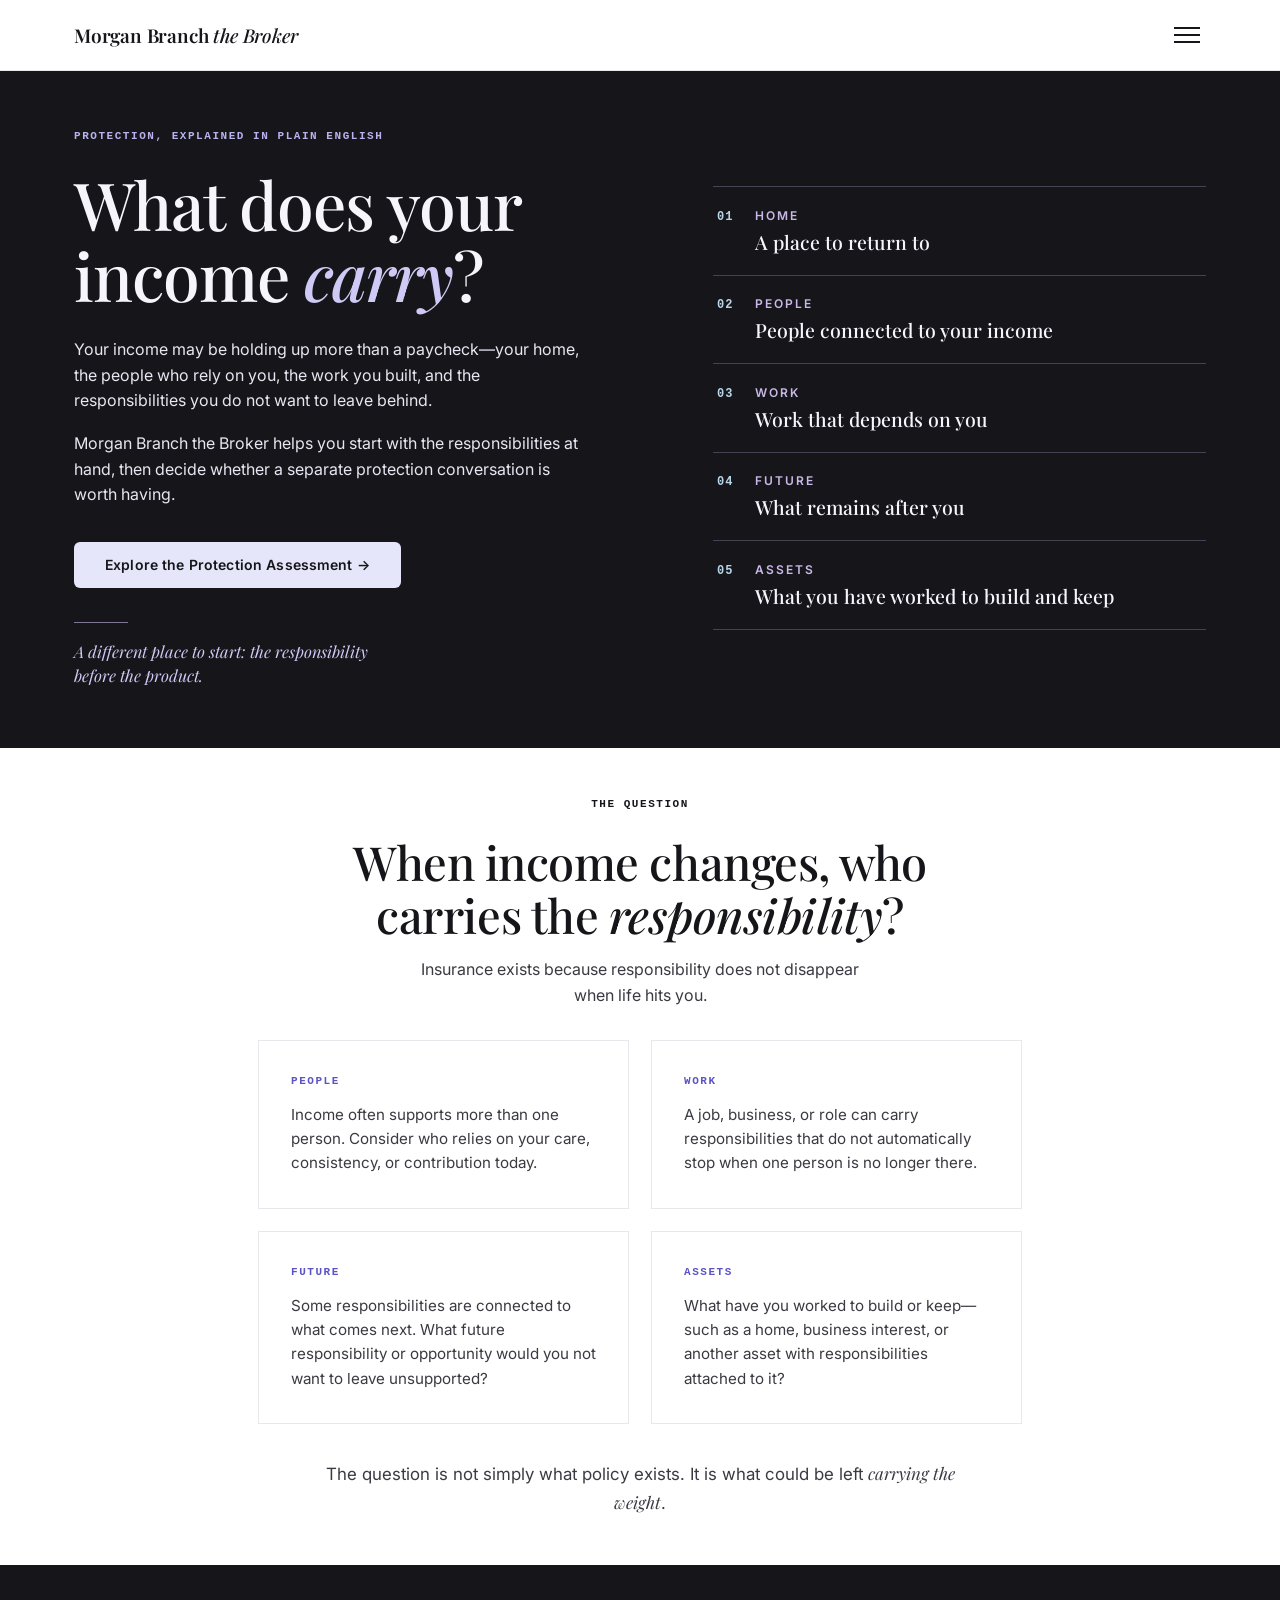
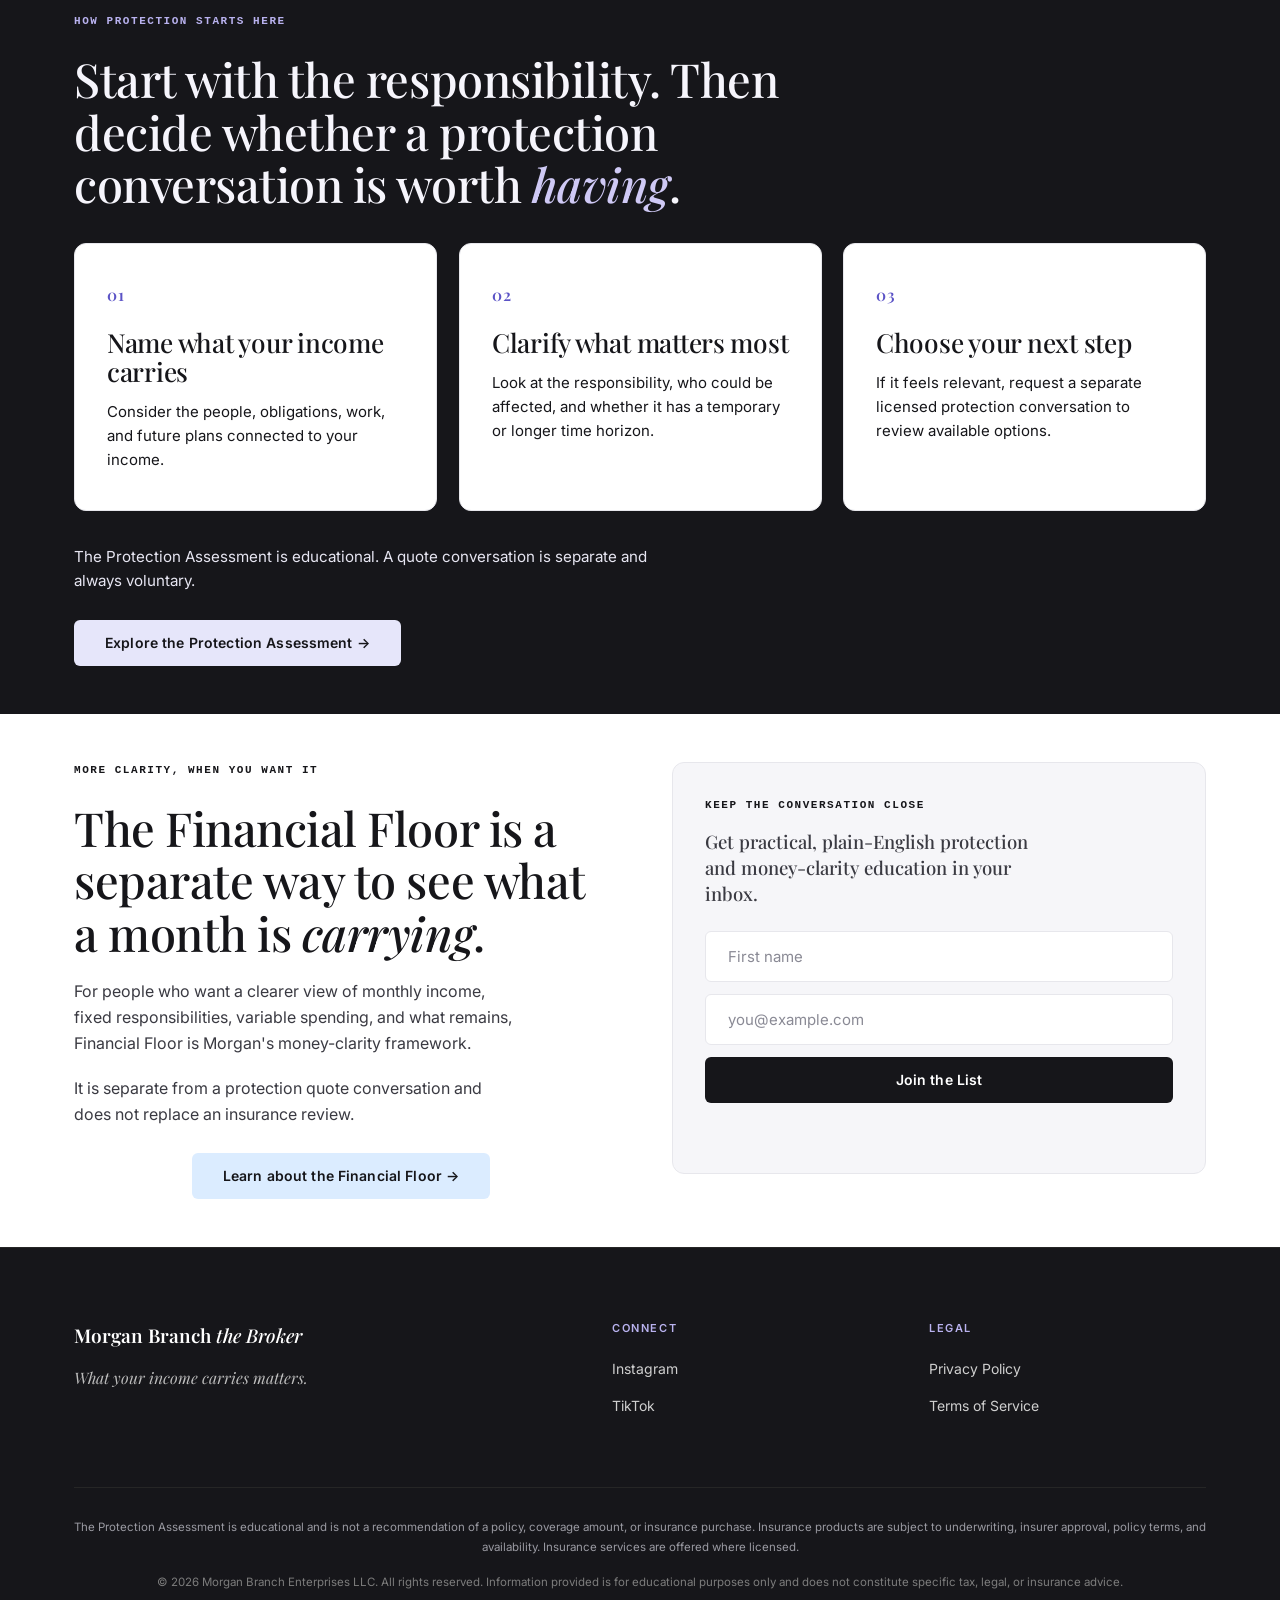
==== index.html @ f4515fe0 "Add Protection Assessment page + point homepage CTA to it New public page /protection-assessment.htm" ====
<!DOCTYPE html>
<html lang="en">
<head>
  <meta charset="UTF-8" />
  <meta name="viewport" content="width=device-width, initial-scale=1.0" />
  <title>Morgan Branch the Broker — What does your income carry?</title>
  <meta name="description" content="Morgan Branch the Broker helps you start with the responsibility your income carries — home, people, work, and future — then decide whether a separate protection conversation is worth having. Protection, explained in plain English." />
  <link rel="preconnect" href="https://fonts.googleapis.com" />
  <link rel="preconnect" href="https://fonts.gstatic.com" crossorigin />
  <link href="https://fonts.googleapis.com/css2?family=Inter:wght@400;500;600;700&family=Playfair+Display:ital,wght@0,500;0,600;1,500;1,600&display=swap" rel="stylesheet" />
  <link rel="stylesheet" href="styles.css?v=16" />
  <noscript><style>.reveal{opacity:1 !important;transform:none !important;}</style></noscript>
</head>
<body>

  <nav class="nav">
    <div class="nav__inner">
      <a href="index.html" class="nav__logo">Morgan Branch <em>the Broker</em></a>
      <button class="nav__toggle" id="navToggle" aria-label="Toggle navigation" aria-controls="navLinks" aria-expanded="false">
        <span></span><span></span><span></span>
      </button>
      <div class="nav__links" id="navLinks">
        <a href="index.html">Home</a>
        <a href="#how-it-works">How It Works</a>
        <a href="financial-floor.html">The Financial Floor</a>
        <a href="about.html">About</a>
        <!-- Protection Assessment link. Destination is centralized in main.js
             (PROTECTION_ASSESSMENT_URL). Until a real destination exists, this
             scrolls to the on-page "How Protection Starts Here" section. -->
        <a href="protection-assessment.html" class="nav__cta" data-assessment-link>Explore the Protection Assessment →</a>
      </div>
    </div>
  </nav>

  <!-- Hero -->
  <header class="hero hero--home">
    <div class="container">
      <div class="hero__grid">
        <div class="hero__content">
          <span class="label reveal">Protection, explained in plain English</span>
          <h1 class="display reveal reveal--d1">What does your income <em>carry</em>?</h1>
          <p class="subtext reveal reveal--d2">Your income may be holding up more than a paycheck—your home, the people who rely on you, the work you built, and the responsibilities you do not want to leave behind.</p>
          <p class="subtext hero__subtext-2 reveal reveal--d2">Morgan Branch the Broker helps you start with the responsibilities at hand, then decide whether a separate protection conversation is worth having.</p>
          <div class="hero__cta-row reveal reveal--d3">
            <a href="protection-assessment.html" class="btn btn--pill cta-arrow" data-assessment-link>Explore the Protection Assessment <span class="arw" aria-hidden="true">→</span></a>
          </div>
          <div class="hero__foot reveal reveal--d4">
            <span class="hero__rule" aria-hidden="true"></span>
            <p class="hero__note">A different place to start: the responsibility before the product.</p>
          </div>
        </div>

        <!-- Responsibility Ledger — a restrained CSS-only structure. Not a
             dashboard, spreadsheet, or statement: no totals, data, or icons. -->
        <aside class="ledger" aria-label="What your income may carry">
          <div class="ledger__row reveal reveal--d1">
            <span class="ledger__num" aria-hidden="true">01</span>
            <div class="ledger__text">
              <span class="ledger__label">Home</span>
              <span class="ledger__desc">A place to return to</span>
            </div>
          </div>
          <div class="ledger__row reveal reveal--d2">
            <span class="ledger__num" aria-hidden="true">02</span>
            <div class="ledger__text">
              <span class="ledger__label">People</span>
              <span class="ledger__desc">People connected to your income</span>
            </div>
          </div>
          <div class="ledger__row reveal reveal--d3">
            <span class="ledger__num" aria-hidden="true">03</span>
            <div class="ledger__text">
              <span class="ledger__label">Work</span>
              <span class="ledger__desc">Work that depends on you</span>
            </div>
          </div>
          <div class="ledger__row reveal reveal--d4">
            <span class="ledger__num" aria-hidden="true">04</span>
            <div class="ledger__text">
              <span class="ledger__label">Future</span>
              <span class="ledger__desc">What remains after you</span>
            </div>
          </div>
          <div class="ledger__row reveal reveal--d5">
            <span class="ledger__num" aria-hidden="true">05</span>
            <div class="ledger__text">
              <span class="ledger__label">Assets</span>
              <span class="ledger__desc">What you have worked to build and keep</span>
            </div>
          </div>
        </aside>
      </div>
    </div>
  </header>

  <!-- The Question -->
  <section class="section section--white">
    <div class="container">
      <div class="section-head section-head--center">
        <span class="label label--black reveal">The Question</span>
        <h2 class="headline reveal reveal--d1">When income changes, who carries the <em>responsibility</em>?</h2>
        <p class="q-sub reveal reveal--d2">Insurance exists because responsibility does not disappear when life hits you.</p>
      </div>
      <div class="stat-cards stat-cards--pair">
        <div class="stat-card reveal reveal--d1">
          <div class="stat-card__k">People</div>
          <p class="stat-card__p">Income often supports more than one person. Consider who relies on your care, consistency, or contribution today.</p>
        </div>
        <div class="stat-card reveal reveal--d2">
          <div class="stat-card__k">Work</div>
          <p class="stat-card__p">A job, business, or role can carry responsibilities that do not automatically stop when one person is no longer there.</p>
        </div>
        <div class="stat-card reveal reveal--d3">
          <div class="stat-card__k">Future</div>
          <p class="stat-card__p">Some responsibilities are connected to what comes next. What future responsibility or opportunity would you not want to leave unsupported?</p>
        </div>
        <div class="stat-card reveal reveal--d4">
          <div class="stat-card__k">Assets</div>
          <p class="stat-card__p">What have you worked to build or keep—such as a home, business interest, or another asset with responsibilities attached to it?</p>
        </div>
      </div>
      <p class="section-note reveal">The question is not simply what policy exists. It is what could be left <em>carrying the weight</em>.</p>
    </div>
  </section>

  <!-- How it works -->
  <section class="section section--black" id="how-it-works">
    <div class="container">
      <div class="section-head">
        <span class="label label--dark reveal">How Protection Starts Here</span>
        <h2 class="headline reveal reveal--d1">Start with the responsibility. Then decide whether a protection conversation is worth <em>having</em>.</h2>
      </div>

      <div class="cards">
        <div class="card proc reveal reveal--d1">
          <div class="card__num">01</div>
          <h3 class="card__title">Name what your income carries</h3>
          <p class="card__body">Consider the people, obligations, work, and future plans connected to your income.</p>
        </div>
        <div class="card proc reveal reveal--d2">
          <div class="card__num">02</div>
          <h3 class="card__title">Clarify what matters most</h3>
          <p class="card__body">Look at the responsibility, who could be affected, and whether it has a temporary or longer time horizon.</p>
        </div>
        <div class="card proc reveal reveal--d3">
          <div class="card__num">03</div>
          <h3 class="card__title">Choose your next step</h3>
          <p class="card__body">If it feels relevant, request a separate licensed protection conversation to review available options.</p>
        </div>
      </div>

      <p class="proc-note reveal">The Protection Assessment is educational. A quote conversation is separate and always voluntary.</p>

      <div class="center-link reveal">
        <a href="protection-assessment.html" class="btn btn--pill cta-arrow" data-assessment-link>Explore the Protection Assessment <span class="arw" aria-hidden="true">→</span></a>
      </div>
    </div>
  </section>

  <!-- Financial Floor + Mailing list -->
  <section class="section section--white mail">
    <div class="container">
      <div class="mail-two">
        <div class="mail-two__left reveal">
          <span class="label label--black">More clarity, when you want it</span>
          <h2 class="headline">The Financial Floor is a separate way to see what a month is <em>carrying</em>.</h2>
          <p>For people who want a clearer view of monthly income, fixed responsibilities, variable spending, and what remains, Financial Floor is Morgan's money-clarity framework.</p>
          <p>It is separate from a protection quote conversation and does not replace an insurance review.</p>
          <a href="financial-floor.html" class="btn btn--powder cta-arrow">Learn about the Financial Floor <span class="arw" aria-hidden="true">→</span></a>
        </div>

        <div class="mail-two__right reveal reveal--d1">
          <span class="label label--black">Keep the conversation close</span>
          <p class="mail-two__lead">Get practical, plain-English protection and money-clarity education in your inbox.</p>
          <form id="mailForm" class="mail-form mail-form--stack" data-endpoint="#MAILING_LIST_WEBHOOK_URL" novalidate>
            <input type="text" id="mailName" name="first_name" class="mail-input" placeholder="First name" aria-label="First name" autocomplete="given-name" required />
            <input type="email" id="mailEmail" name="email" class="mail-input" placeholder="you@example.com" aria-label="Email address" autocomplete="email" required />
            <input type="text" id="mailHp" name="website" class="mail-hp" tabindex="-1" autocomplete="off" aria-hidden="true" />
            <button type="submit" class="btn btn--solid">Join the List</button>
          </form>
          <p id="mailMsg" class="mail-msg" role="status" aria-live="polite"></p>
        </div>
      </div>
    </div>
  </section>

  <!-- Footer -->
  <footer class="footer">
    <div class="container">
      <div class="footer__grid">
        <div class="footer__col">
          <div class="footer__logo">Morgan Branch <em>the Broker</em></div>
          <p class="footer__tag">What your income carries matters.</p>
        </div>
        <div class="footer__col">
          <h4>Connect</h4>
          <ul>
            <li><a href="#INSTAGRAM_URL">Instagram</a></li>
            <li><a href="#TIKTOK_URL">TikTok</a></li>
          </ul>
        </div>
        <div class="footer__col">
          <h4>Legal</h4>
          <ul>
            <li><a href="#PRIVACY_URL">Privacy Policy</a></li>
            <li><a href="#TERMS_URL">Terms of Service</a></li>
          </ul>
        </div>
      </div>
      <p class="footer__disclosure">The Protection Assessment is educational and is not a recommendation of a policy, coverage amount, or insurance purchase. Insurance products are subject to underwriting, insurer approval, policy terms, and availability. Insurance services are offered where licensed.</p>
      <p class="footer__disclaimer">© 2026 Morgan Branch Enterprises LLC. All rights reserved. Information provided is for educational purposes only and does not constitute specific tax, legal, or insurance advice.</p>
    </div>
  </footer>

  <script src="main.js?v=16"></script>
</body>
</html>
---- styles.css ----
/* =========================================================
   Morgan Branch the Broker — styles.css
   Flat, high-contrast, institutional. No shadows, no gradients.
   ========================================================= */

:root {
  --black: #16161a;
  --white: #ffffff;
  --off-white: #f6f6f9;
  --lavender: #E6E6FA;   /* primary — button fills, link underlines, blockquote border */
  --powder: #DBECFF;     /* secondary — tag pills, hover states */
  --accent: #5b53c6;     /* deep indigo — small doses only, never a fill */
  --accent-hover: #4b44b0;
  --edge: #d9d2f3;       /* card hover border */
  --edge-light: #f0eefb; /* card hover fill */
  --body-soft: #3a3a42;  /* long-paragraph ink (headings stay full ink) */

  /* On-dark (ink sections / hero) */
  --ink-label: #b9b2ef;
  --ink-heading: #f6f5fc;
  --ink-body: #e7e6f2;
  --ink-emph: #cfc9f5;

  --gray-text: #6b6b73;
  --gray-muted: #8a8a95;
  --border-light: #e7e7ec;
  --border-dark: #262626;

  /* Brand accent tokens — restrained lavender + powder blue, used for small
     accents (Responsibility Ledger rows, process-card hover rule). */
  --lav-2: #C9B8E8;
  --pow-2: #B8D4E8;

  --serif: "Playfair Display", Georgia, "Times New Roman", serif;
  --sans: "Inter", -apple-system, BlinkMacSystemFont, "Segoe UI", Roboto, Helvetica, Arial, sans-serif;

  --maxw: 1180px;
  --pad: 24px;
}

* {
  box-sizing: border-box;
  margin: 0;
  padding: 0;
}

html {
  scroll-behavior: smooth;
}

body {
  font-family: var(--sans);
  color: var(--black);
  background: var(--white);
  line-height: 1.6;
  font-size: 16px;
  -webkit-font-smoothing: antialiased;
  -moz-osx-font-smoothing: grayscale;
}

a {
  color: inherit;
  text-decoration: none;
}

img {
  max-width: 100%;
  display: block;
}

a:focus-visible,
button:focus-visible {
  outline: 2px solid var(--accent);
  outline-offset: 3px;
  border-radius: 3px;
}

.container {
  width: 100%;
  max-width: var(--maxw);
  margin: 0 auto;
  padding-left: var(--pad);
  padding-right: var(--pad);
}

/* ---------- Float-in reveal animation ---------- */

.reveal {
  opacity: 0;
  transform: translateY(22px);
  transition: opacity 0.7s cubic-bezier(0.2, 0.6, 0.2, 1),
              transform 0.7s cubic-bezier(0.2, 0.6, 0.2, 1);
  will-change: opacity, transform;
}

.reveal.is-visible {
  opacity: 1;
  transform: none;
}

.reveal--d1 { transition-delay: 0.08s; }
.reveal--d2 { transition-delay: 0.16s; }
.reveal--d3 { transition-delay: 0.24s; }
.reveal--d4 { transition-delay: 0.32s; }
.reveal--d5 { transition-delay: 0.40s; }

@media (prefers-reduced-motion: reduce) {
  .reveal {
    opacity: 1 !important;
    transform: none !important;
    transition: none !important;
  }
}

/* ---------- Typography helpers ---------- */

.label {
  font-family: ui-monospace, SFMono-Regular, Menlo, Consolas, monospace;
  font-size: 11px;
  font-weight: 600;
  letter-spacing: 0.14em;
  text-transform: uppercase;
  color: var(--accent);
  margin-bottom: 22px;
  display: block;
}

.label--dark {
  color: var(--gray-text);
}

.label--black {
  color: var(--black);
}

h1, h2, h3 {
  font-family: var(--serif);
  font-weight: 500;
  line-height: 1.12;
  letter-spacing: -0.01em;
}

.display {
  font-family: var(--serif);
  font-weight: 500;
  font-size: clamp(2.3375rem, 5.5vw, 4.1375rem);
  line-height: 1.08;
  letter-spacing: -0.015em;
}

.headline {
  font-family: var(--serif);
  font-weight: 500;
  font-size: clamp(1.8375rem, 4vw, 2.9375rem);
  line-height: 1.12;
  letter-spacing: -0.01em;
}

em, .em {
  font-family: var(--serif);
  font-style: italic;
}

.subtext {
  font-size: 1.0575rem;
  color: var(--gray-text);
  max-width: 620px;
  margin-top: 26px;
  line-height: 1.65;
}

p + p {
  margin-top: 18px;
}

/* Space between a headline and the body paragraph that follows it */
.two-col .headline + p {
  margin-top: 32px;
}

/* ---------- Sections ---------- */

.section {
  padding: 48px 0;
}

.section--black {
  background: var(--black);
  color: var(--ink-heading);
}

.section--white {
  background: var(--white);
  color: var(--black);
}

.section--offwhite {
  background: var(--off-white);
  color: var(--black);
}

.section--white p,
.section--offwhite p {
  color: var(--body-soft);
}

.section--black .subtext,
.section--black p,
.hero .subtext,
.page-hero .subtext {
  color: var(--ink-body);
}

.section--black .label,
.hero .label,
.page-hero .label {
  color: var(--ink-label);
}

.section--black em,
.hero em,
.page-hero em {
  color: var(--ink-emph);
}

.section--black .textlink {
  color: var(--ink-label);
}

.top-border {
  border-top: 1px solid var(--border-dark);
}

/* ---------- Buttons ---------- */

.btn {
  display: inline-block;
  font-family: var(--sans);
  font-size: 14px;
  font-weight: 600;
  letter-spacing: 0.01em;
  padding: 15px 30px;
  border-radius: 999px;
  border: 1px solid transparent;
  cursor: pointer;
  transition: background 0.18s ease, color 0.18s ease, border-color 0.18s ease;
  line-height: 1;
  text-align: center;
}

.btn--pill {
  background: var(--lavender);
  color: var(--black);
  border-radius: 6px;
}

.btn--pill:hover {
  background: var(--powder);
}

.btn--solid {
  background: var(--black);
  color: #fff;
  border-radius: 6px;
}

.btn--solid:hover {
  background: #2a2a31;
}

.btn--ghost {
  background: transparent;
  color: inherit;
  padding: 15px 4px;
  border: none;
  font-weight: 500;
}

.btn--ghost:hover {
  color: var(--accent-hover);
}

.btn--outline {
  background: transparent;
  color: var(--gray-muted);
  border: 1px solid #444;
  cursor: not-allowed;
}

.section--white .btn--outline,
.section--offwhite .btn--outline {
  color: var(--gray-muted);
  border-color: var(--border-light);
}

.textlink {
  font-family: var(--sans);
  font-size: 14px;
  font-weight: 600;
  color: var(--accent);
  display: inline-block;
  transition: opacity 0.18s ease;
}

.textlink:hover {
  opacity: 0.7;
}

.btn-row {
  display: flex;
  flex-wrap: wrap;
  align-items: center;
  gap: 20px;
  margin-top: 38px;
}

/* Tag / label pill — powder blue */
.tag {
  display: inline-block;
  background: var(--powder);
  color: var(--black);
  text-transform: uppercase;
  letter-spacing: 0.05em;
  font-size: 11px;
  font-weight: 600;
  border-radius: 3px;
  padding: 4px 9px;
}

/* Content links — ink text with a lavender underline (powder on hover) */
p a:not(.btn):not(.textlink) {
  color: inherit;
  text-decoration: underline;
  text-decoration-color: var(--lavender);
  text-decoration-thickness: 2px;
  text-underline-offset: 2px;
  transition: text-decoration-color 0.18s ease;
}

p a:not(.btn):not(.textlink):hover {
  text-decoration-color: var(--powder);
}

/* ---------- Navigation (hamburger / stacked menu at all widths) ---------- */

.nav {
  position: sticky;
  top: 0;
  z-index: 100;
  background: rgba(255, 255, 255, 0.85);
  backdrop-filter: saturate(180%) blur(14px);
  -webkit-backdrop-filter: saturate(180%) blur(14px);
  border-bottom: 1px solid var(--border-light);
}

.nav__inner {
  position: relative;
  display: flex;
  align-items: center;
  justify-content: space-between;
  height: 70px;
  max-width: var(--maxw);
  margin: 0 auto;
  padding: 0 var(--pad);
}

.nav__logo {
  font-family: var(--serif);
  font-size: 19px;
  font-weight: 600;
  color: var(--black);
  letter-spacing: -0.01em;
}

.nav__logo em {
  font-style: italic;
  font-weight: 500;
}

/* Stacked dropdown menu — hidden until toggled, on every screen size */
.nav__links {
  position: absolute;
  top: 70px;
  left: 0;
  right: 0;
  flex-direction: column;
  align-items: flex-start;
  gap: 0;
  background: rgba(255, 255, 255, 0.97);
  backdrop-filter: saturate(180%) blur(14px);
  -webkit-backdrop-filter: saturate(180%) blur(14px);
  border-bottom: 1px solid var(--border-light);
  padding: 8px var(--pad) 22px;
  display: none;
}

.nav__links.open {
  display: flex;
}

.nav__links a {
  width: 100%;
  padding: 15px 0;
  font-size: 15px;
  font-weight: 500;
  color: #333333;
  border-bottom: 1px solid var(--border-light);
  transition: color 0.18s ease;
}

.nav__links a:hover {
  color: var(--black);
}

.nav__links a.nav__cta {
  margin-top: 16px;
  background: var(--black);
  color: var(--white);
  padding: 13px 22px;
  border-radius: 6px;
  font-weight: 600;
  text-align: center;
  border-bottom: none;
}

.nav__links a.nav__cta:hover {
  background: #2a2a31;
  color: var(--white);
}

.nav__toggle {
  display: flex;
  flex-direction: column;
  justify-content: center;
  gap: 5px;
  width: 32px;
  height: 32px;
  background: transparent;
  border: none;
  cursor: pointer;
}

.nav__toggle span {
  display: block;
  width: 26px;
  height: 2px;
  background: var(--black);
  transition: transform 0.2s ease, opacity 0.2s ease;
}

/* ---------- Hero ---------- */

.hero {
  background: var(--black);
  color: var(--ink-heading);
  padding: 44px 0 48px;
}

.hero .display {
  max-width: 14ch;
}

.page-hero {
  background: var(--black);
  color: var(--ink-heading);
  padding: 60px 0 44px;
}

.page-hero .display {
  max-width: 16ch;
}

/* ---------- Pillar preview cards ---------- */

.section-head {
  max-width: 720px;
  margin-bottom: 32px;
}

.section-head--center {
  margin-left: auto;
  margin-right: auto;
  text-align: center;
}

.cards {
  display: grid;
  grid-template-columns: repeat(3, 1fr);
  gap: 22px;
}

/* Card is a full link */
.card {
  border: 1px solid var(--border-light);
  border-radius: 12px;
  padding: 38px 32px;
  display: flex;
  flex-direction: column;
  min-height: 300px;
  background: var(--white);
  color: inherit;
  text-decoration: none;
  transition: border-color 0.2s ease, background 0.2s ease, transform 0.2s ease;
}

a.card:hover {
  border-color: var(--edge);
  background: var(--edge-light);
  transform: translateY(-2px);
}

.section--offwhite .card {
  background: var(--off-white);
}

/* Cards on dark sections: white tiles with dark text for contrast */
.section--black .card {
  background: var(--white);
  border-color: var(--border-light);
}

.section--black .card__title {
  color: var(--black);
}

.section--black .card__body {
  color: var(--black);
}

.section--black a.card:hover {
  background: var(--edge-light);
  border-color: var(--edge);
}

.card--inactive {
  opacity: 0.78;
}

a.card.card--inactive:hover {
  opacity: 1;
}

.card__num {
  font-family: var(--serif);
  font-size: 16px;
  font-weight: 600;
  color: var(--accent);
  letter-spacing: 0.04em;
  margin-bottom: 20px;
}

.card__title {
  font-family: var(--serif);
  font-size: 1.6375rem;
  font-weight: 500;
  margin-bottom: 14px;
}

.card__body {
  font-size: 0.9375rem;
  color: var(--black);
  flex-grow: 1;
}

.card__foot {
  margin-top: 26px;
  display: flex;
  align-items: center;
  gap: 8px;
}

/* Small accent dot in the card meta row */
.card__foot::before {
  content: "";
  width: 5px;
  height: 5px;
  border-radius: 50%;
  background: var(--accent);
  flex: 0 0 auto;
}

.card__cta {
  font-family: var(--sans);
  font-size: 14px;
  font-weight: 600;
  color: var(--accent);
  transition: opacity 0.18s ease;
}

a.card:hover .card__cta {
  opacity: 0.75;
}

.card__soon {
  font-size: 11px;
  font-weight: 600;
  letter-spacing: 0.14em;
  text-transform: uppercase;
  color: var(--gray-muted);
}

.center-link {
  text-align: center;
  margin-top: 48px;
}

/* ---------- Two-column blocks ---------- */

.two-col {
  display: grid;
  grid-template-columns: 1fr 1fr;
  gap: 64px;
  align-items: center;
}

.two-col--top {
  align-items: start;
}

.photo-ph {
  background: #1c1c1c;
  border: 1px solid var(--border-dark);
  width: 100%;
  aspect-ratio: 4 / 5;
  display: flex;
  align-items: center;
  justify-content: center;
}

.section--white .photo-ph,
.section--offwhite .photo-ph {
  background: var(--off-white);
  border: 1px solid var(--border-light);
}

.photo-ph__label {
  font-size: 11px;
  letter-spacing: 0.16em;
  text-transform: uppercase;
  color: var(--gray-muted);
  font-weight: 600;
}

/* ---------- Pillar full rows ---------- */

.pillar-section {
  scroll-margin-top: 84px;
}

.pillar-row {
  display: grid;
  grid-template-columns: 0.85fr 1.15fr;
  gap: 64px;
  align-items: start;
}

.pillar-numeral {
  font-family: var(--serif);
  font-size: 119px;
  font-weight: 600;
  line-height: 1;
  color: var(--edge);
  opacity: 0.7;
  margin-top: 18px;
}

.pillar-left .headline {
  margin-top: 24px;
}

/* ---------- Stat cards ---------- */

.stat-cards {
  display: grid;
  gap: 22px;
}

/* Horizontal (3 across on desktop, stacks on mobile) */
.stat-cards--row {
  grid-template-columns: repeat(3, 1fr);
}

@media (max-width: 640px) {
  .stat-cards--row,
  .stat-cards--pair {
    grid-template-columns: 1fr;
  }
}

.stat-card {
  border: 1px solid var(--border-light);
  padding: 32px;
}

.stat-card__k {
  font-family: ui-monospace, SFMono-Regular, Menlo, Consolas, monospace;
  font-size: 11px;
  font-weight: 600;
  letter-spacing: 0.14em;
  text-transform: uppercase;
  color: var(--accent);
  margin-bottom: 12px;
}

.stat-card__v {
  font-family: var(--serif);
  font-size: 1.2875rem;
  font-weight: 500;
  line-height: 1.3;
}

/* ---------- Framework steps ---------- */

.steps {
  display: grid;
  grid-template-columns: 1fr auto 1fr auto 1fr;
  align-items: stretch;
  gap: 18px;
}

.step {
  border: 1px solid var(--border-dark);
  padding: 34px 28px;
}

.step__num {
  font-family: var(--serif);
  font-size: 14px;
  font-weight: 600;
  color: var(--accent);
  margin-bottom: 16px;
}

.step__title {
  font-family: var(--serif);
  font-size: 1.3875rem;
  font-weight: 500;
  margin-bottom: 12px;
}

.step__body {
  font-size: 0.9175rem;
  color: #b8b8b8;
}

.step-arrow {
  display: flex;
  align-items: center;
  justify-content: center;
  font-size: 23px;
  color: var(--accent);
}

.framework-link {
  margin-top: 46px;
}

/* ---------- CTA section ---------- */

.cta {
  text-align: center;
}

.cta .headline {
  max-width: 18ch;
  margin: 0 auto;
}

.cta p {
  max-width: 560px;
  margin: 24px auto 0;
}

.cta .btn {
  margin-top: 38px;
}

/* ---------- Quote ---------- */

.quote {
  text-align: center;
}

.quote__text {
  font-family: var(--serif);
  font-style: italic;
  font-weight: 500;
  font-size: clamp(1.5rem, 3vw, 2.3rem);
  line-height: 1.32;
  letter-spacing: -0.01em;
  max-width: 22ch;
  margin: 0 auto;
  color: var(--ink-emph);
}

.quote__attr {
  display: block;
  margin-top: 30px;
  font-family: var(--sans);
  font-style: normal;
  font-size: 13px;
  font-weight: 600;
  letter-spacing: 0.16em;
  text-transform: uppercase;
  color: var(--ink-label);
}

/* ---------- Mailing list ---------- */

.mail-inner {
  max-width: 620px;
  margin: 0 auto;
  text-align: center;
}

.mail-inner .headline {
  max-width: 16ch;
  margin: 0 auto;
}

.mail-inner p {
  max-width: 520px;
  margin: 22px auto 0;
  color: var(--gray-text);
}

.section--black .mail-inner p {
  color: #c9c9c9;
}

.mail-form {
  display: flex;
  gap: 12px;
  margin: 34px auto 0;
  max-width: 680px;
}

/* Honeypot: off-screen, not shown to real users */
.mail-hp {
  position: absolute;
  left: -9999px;
  width: 1px;
  height: 1px;
  opacity: 0;
  pointer-events: none;
}

.mail-input {
  flex: 1 1 auto;
  min-width: 0;
  font-family: var(--sans);
  font-size: 15px;
  color: var(--black);
  background: var(--white);
  border: 1px solid var(--border-light);
  border-radius: 999px;
  padding: 15px 22px;
  transition: border-color 0.18s ease;
}

.mail-input::placeholder {
  color: var(--gray-muted);
}

.mail-input:focus {
  outline: none;
  border-color: var(--accent);
}

.mail-form .btn {
  flex: 0 0 auto;
}

.mail-msg {
  min-height: 1.4em;
  margin-top: 18px;
  font-size: 13px;
  font-weight: 500;
}

.mail-msg--ok {
  color: #2f7d4f;
}

.mail-msg--error {
  color: #b23b3b;
}

@media (max-width: 640px) {
  .mail-form {
    flex-direction: column;
  }

  .mail-form .btn {
    width: 100%;
  }
}

/* ---------- Footer ---------- */

.footer {
  background: var(--black);
  color: var(--white);
  padding: 72px 0 40px;
  border-top: 1px solid var(--border-dark);
}

.footer__grid {
  display: grid;
  grid-template-columns: 1.8fr 1fr 1fr;
  gap: 40px;
}

.footer__logo {
  font-family: var(--serif);
  font-size: 19px;
  font-weight: 600;
  margin-bottom: 14px;
}

.footer__logo em {
  font-style: italic;
  font-weight: 500;
}

.footer__tag {
  font-family: var(--serif);
  font-style: italic;
  font-size: 0.9875rem;
  color: #bcbcbc;
  margin-bottom: 20px;
  max-width: 26ch;
}

.footer__col h4 {
  font-family: var(--sans);
  font-size: 11px;
  font-weight: 600;
  letter-spacing: 0.14em;
  text-transform: uppercase;
  color: var(--ink-label);
  margin-bottom: 18px;
}

.footer__col ul {
  list-style: none;
}

.footer__col li {
  margin-bottom: 12px;
}

.footer__col a {
  font-size: 14px;
  color: #cfcfcf;
  transition: color 0.18s ease;
}

.footer__col a:hover {
  color: var(--white);
}

.footer__disclaimer {
  border-top: 1px solid var(--border-dark);
  margin-top: 56px;
  padding-top: 30px;
  font-size: 11.5px;
  line-height: 1.7;
  color: #7c7c7c;
  max-width: 100%;
}

/* ---------- Responsive ---------- */

@media (max-width: 900px) {
  .two-col,
  .pillar-row {
    grid-template-columns: 1fr;
    gap: 40px;
  }

  .cards {
    grid-template-columns: 1fr;
  }

  .steps {
    grid-template-columns: 1fr;
  }

  .step-arrow {
    transform: rotate(90deg);
    padding: 4px 0;
  }

  .footer__grid {
    grid-template-columns: 1fr 1fr;
    gap: 34px;
  }

  .section {
    padding: 40px 0;
  }
}

@media (max-width: 640px) {
  .footer__grid {
    grid-template-columns: 1fr;
    gap: 30px;
  }

  .btn-row {
    flex-direction: column;
    align-items: flex-start;
  }

  .btn--pill {
    width: 100%;
  }

  .pillar-numeral {
    font-size: 87px;
  }
}

/* ---------- Financial Floor page ---------- */

.trust-line {
  margin-top: 22px;
  font-family: ui-monospace, SFMono-Regular, Menlo, Consolas, monospace;
  font-size: 12px;
  font-weight: 600;
  letter-spacing: 0.08em;
  text-transform: uppercase;
  color: var(--ink-label);
}

.floor-steps {
  display: grid;
  grid-template-columns: repeat(4, 1fr);
  gap: 22px;
}

.floor-step {
  border: 1px solid var(--border-light);
  border-radius: 12px;
  padding: 30px 26px;
}

.floor-step__num {
  font-family: var(--serif);
  font-size: 15px;
  font-weight: 600;
  color: var(--accent);
  margin-bottom: 16px;
}

.floor-step__title {
  font-family: var(--serif);
  font-size: 1.3rem;
  font-weight: 500;
  margin-bottom: 12px;
}

.floor-step__body {
  font-size: 0.95rem;
  color: var(--body-soft);
}

.formulas {
  display: grid;
  gap: 20px;
  max-width: 860px;
}

.formula {
  border: 1px solid var(--border-dark);
  border-radius: 12px;
  padding: 26px 30px;
}

.formula__label {
  display: block;
  font-family: ui-monospace, SFMono-Regular, Menlo, Consolas, monospace;
  font-size: 12px;
  font-weight: 600;
  letter-spacing: 0.12em;
  text-transform: uppercase;
  color: var(--ink-label);
  margin-bottom: 12px;
}

.formula__eq {
  display: block;
  font-family: var(--serif);
  font-size: clamp(1.15rem, 2.4vw, 1.55rem);
  line-height: 1.35;
  color: var(--ink-heading);
}

.results {
  display: grid;
  grid-template-columns: repeat(4, 1fr);
  gap: 22px;
}

.result {
  border: 1px solid var(--border-light);
  border-radius: 12px;
  padding: 28px 24px;
  display: flex;
  flex-direction: column;
  gap: 16px;
}

.result__chip {
  align-self: flex-start;
  font-family: var(--sans);
  font-size: 12px;
  font-weight: 700;
  letter-spacing: 0.03em;
  text-transform: uppercase;
  padding: 6px 12px;
  border-radius: 999px;
  border: 1px solid var(--border-light);
}

.result__chip--red { color: #b23b3b; border-color: #e6c6c6; background: #fbf1f1; }
.result__chip--black { color: var(--black); border-color: #d6d6d6; background: var(--off-white); }
.result__chip--green { color: #2f7d4f; border-color: #c2e2ce; background: #f0f8f3; }
.result__chip--review { color: #3f6f8a; border-color: #c4dced; background: #eef6fc; }

.result__body {
  font-size: 0.95rem;
  color: var(--body-soft);
}

.results-note {
  margin-top: 34px;
  max-width: 660px;
  font-size: 1.0575rem;
  color: var(--body-soft);
}

.results-note a {
  color: var(--black);
  text-decoration: underline;
  text-decoration-color: var(--lavender);
  text-decoration-thickness: 2px;
  text-underline-offset: 2px;
  transition: text-decoration-color 0.18s ease;
}

.results-note a:hover {
  text-decoration-color: var(--powder);
}

.reassure {
  max-width: 700px;
  margin: 0 auto;
  text-align: center;
  font-size: 1.0575rem;
  line-height: 1.7;
}

@media (max-width: 900px) {
  .floor-steps,
  .results {
    grid-template-columns: 1fr 1fr;
  }
}

@media (max-width: 640px) {
  .floor-steps,
  .results {
    grid-template-columns: 1fr;
  }
}

/* =========================================================
   Homepage revision — hero grid, Responsibility Ledger,
   process-card hover rule, and two-column Floor + mail block.
   Scoped classes; existing pages are unaffected.
   ========================================================= */

/* ---------- Home hero: text + Responsibility Ledger ---------- */

.hero--home {
  padding: 56px 0 60px;
}

.hero__grid {
  display: grid;
  grid-template-columns: 1.08fr 0.92fr;
  gap: 60px;
  align-items: center;
}

.hero--home .label {
  line-height: 1.7;
}

.hero--home .display {
  max-width: 15ch;
}

/* Hero supporting copy: one step smaller for breathing room; never below 16px. */
.hero--home .subtext {
  font-size: 1rem;
  line-height: 1.6;
  max-width: 52ch;
}

.hero__subtext-2 {
  margin-top: 18px;
}

.hero__cta-row {
  margin-top: 34px;
}

.hero__support {
  margin-top: 16px;
  font-size: 0.875rem;
  line-height: 1.6;
  color: var(--ink-body);
  opacity: 0.72;
  max-width: 46ch;
}

.hero__foot {
  margin-top: 34px;
}

.hero__rule {
  display: block;
  width: 54px;
  height: 1px;
  background: var(--lav-2);
  opacity: 0.6;
  margin-bottom: 16px;
}

.hero__note {
  font-family: var(--serif);
  font-style: italic;
  font-size: 1.02rem;
  line-height: 1.5;
  color: var(--ink-emph);
  max-width: 34ch;
}

/* Arrow-shift CTA (a few pixels right on hover) */
.cta-arrow .arw {
  display: inline-block;
  transition: transform 0.18s ease;
}

.cta-arrow:hover .arw,
.cta-arrow:focus-visible .arw {
  transform: translateX(4px);
}

/* Lavender pill on the dark hero */
.hero--home .btn--pill {
  background: var(--lavender);
  color: var(--black);
}

.hero--home .btn--pill:hover {
  background: var(--powder);
}

/* Secondary button — powder-blue fill, black text. Quieter than the lavender
   primary CTA so Financial Floor stays subordinate to the Protection Assessment. */
.btn--powder {
  background: var(--powder);
  color: var(--black);
  border-radius: 6px;
}

.btn--powder:hover {
  background: var(--pow-2);
}

/* ---------- Responsibility Ledger ---------- */

.ledger {
  border-top: 1px solid rgba(201, 184, 232, 0.28);
}

.ledger__row {
  display: grid;
  grid-template-columns: auto 1fr;
  align-items: baseline;
  gap: 22px;
  padding: 19px 4px;
  border-bottom: 1px solid rgba(201, 184, 232, 0.28);
}

.ledger__num {
  font-family: ui-monospace, SFMono-Regular, Menlo, Consolas, monospace;
  font-size: 12px;
  font-weight: 600;
  letter-spacing: 0.08em;
  color: var(--pow-2);
}

.ledger__text {
  display: flex;
  flex-direction: column;
  gap: 5px;
}

.ledger__label {
  font-family: var(--sans);
  font-size: 12px;
  font-weight: 600;
  letter-spacing: 0.16em;
  text-transform: uppercase;
  color: var(--lav-2);
}

.ledger__desc {
  font-family: var(--serif);
  font-size: 1.22rem;
  font-weight: 500;
  line-height: 1.3;
  color: var(--ink-heading);
}

/* ---------- The Question: responsibility cards ---------- */

.stat-card__p {
  font-size: 0.95rem;
  line-height: 1.6;
  color: var(--body-soft);
}

.section-note {
  max-width: 640px;
  margin: 36px auto 0;
  text-align: center;
  font-size: 1.0575rem;
  line-height: 1.65;
  color: var(--body-soft);
}

/* Supporting line under the "The Question" headline */
.q-sub {
  max-width: 46ch;
  margin: 16px auto 0;
  text-align: center;
  font-size: 1rem;
  line-height: 1.6;
  color: var(--body-soft);
}

/* Second responsibility row: two wider, balanced cards centered in the grid */
.stat-cards--pair {
  grid-template-columns: repeat(2, 1fr);
  max-width: 764px;
  margin: 22px auto 0;
}

/* ---------- How it works: process cards ---------- */

.card.proc {
  position: relative;
  min-height: 260px;
  overflow: hidden;
  transition: border-color 0.2s ease, background 0.2s ease, transform 0.2s ease;
}

/* A thin lavender rule reveals on hover/focus-within */
.card.proc::after {
  content: "";
  position: absolute;
  left: 32px;
  right: 32px;
  top: 0;
  height: 2px;
  background: var(--lav-2);
  transform: scaleX(0);
  transform-origin: left;
  transition: transform 0.22s ease;
}

.card.proc:hover,
.card.proc:focus-within {
  background: var(--edge-light);
  border-color: var(--edge);
  transform: translateY(-2px);
}

.card.proc:hover::after,
.card.proc:focus-within::after {
  transform: scaleX(1);
}

.proc-note {
  margin-top: 34px;
  max-width: 620px;
  font-size: 0.95rem;
  line-height: 1.6;
  color: var(--ink-body);
  opacity: 0.82;
}

.section--black .center-link {
  text-align: left;
  margin-top: 26px;
}

/* ---------- Financial Floor + mailing two-column ---------- */

.mail-two {
  display: grid;
  grid-template-columns: 1fr 1fr;
  gap: 64px;
  align-items: start;
}

.mail-two__left .headline {
  margin-top: 18px;
  max-width: 18ch;
}

.mail-two__left p {
  margin-top: 20px;
  max-width: 44ch;
}

.mail-two__left .textlink {
  margin-top: 26px;
}

/* Financial Floor secondary CTA — centered within its column */
.mail-two__left .btn {
  display: block;
  width: fit-content;
  margin: 26px auto 0;
}

.mail-two__right {
  border: 1px solid var(--border-light);
  border-radius: 12px;
  padding: 34px 32px;
  background: var(--off-white);
}

.mail-two__right .label {
  margin-bottom: 14px;
}

.mail-two__lead {
  font-family: var(--serif);
  font-size: 1.16rem;
  font-weight: 500;
  line-height: 1.4;
  color: var(--black);
  max-width: 30ch;
}

/* Stacked form (full-width fields) inside the narrower right column */
.mail-form--stack {
  flex-direction: column;
  align-items: stretch;
  gap: 12px;
  margin: 24px 0 0;
  max-width: 100%;
}

.mail-form--stack .mail-input {
  width: 100%;
  border-radius: 6px;
}

.mail-form--stack .btn {
  width: 100%;
}

.mail-two__right .mail-msg {
  text-align: left;
}

/* ---------- Footer disclosure ---------- */

.footer__disclosure {
  border-top: 1px solid var(--border-dark);
  margin-top: 56px;
  padding-top: 30px;
  font-size: 11.5px;
  line-height: 1.7;
  color: #9a9aa2;
  max-width: 100%;
  text-align: center;
}

/* Only the homepage footer has a .footer__disclosure before the copyright line,
   so this centers the homepage disclaimers without touching other pages. */
.footer__disclosure + .footer__disclaimer {
  border-top: none;
  margin-top: 16px;
  padding-top: 0;
  text-align: center;
}

/* ---------- Homepage responsive ---------- */

@media (max-width: 900px) {
  .hero__grid {
    grid-template-columns: 1fr;
    gap: 40px;
  }

  /* Keep hero text first; Ledger moves below as a compact full-width block */
  .hero--home .display {
    max-width: 18ch;
  }

  .mail-two {
    grid-template-columns: 1fr;
    gap: 36px;
  }
}

@media (max-width: 640px) {
  .hero--home {
    padding: 40px 0 44px;
  }

  .ledger__row {
    gap: 16px;
    padding: 18px 2px;
  }

  .ledger__desc {
    font-size: 1.1rem;
  }

  .mail-two__right {
    padding: 28px 22px;
  }

  /* "The Question" cards stack vertically on mobile (this rule sits after the
     .stat-cards--pair base declaration, so it wins on source order at <=640px). */
  .stat-cards--pair {
    grid-template-columns: 1fr;
  }
}
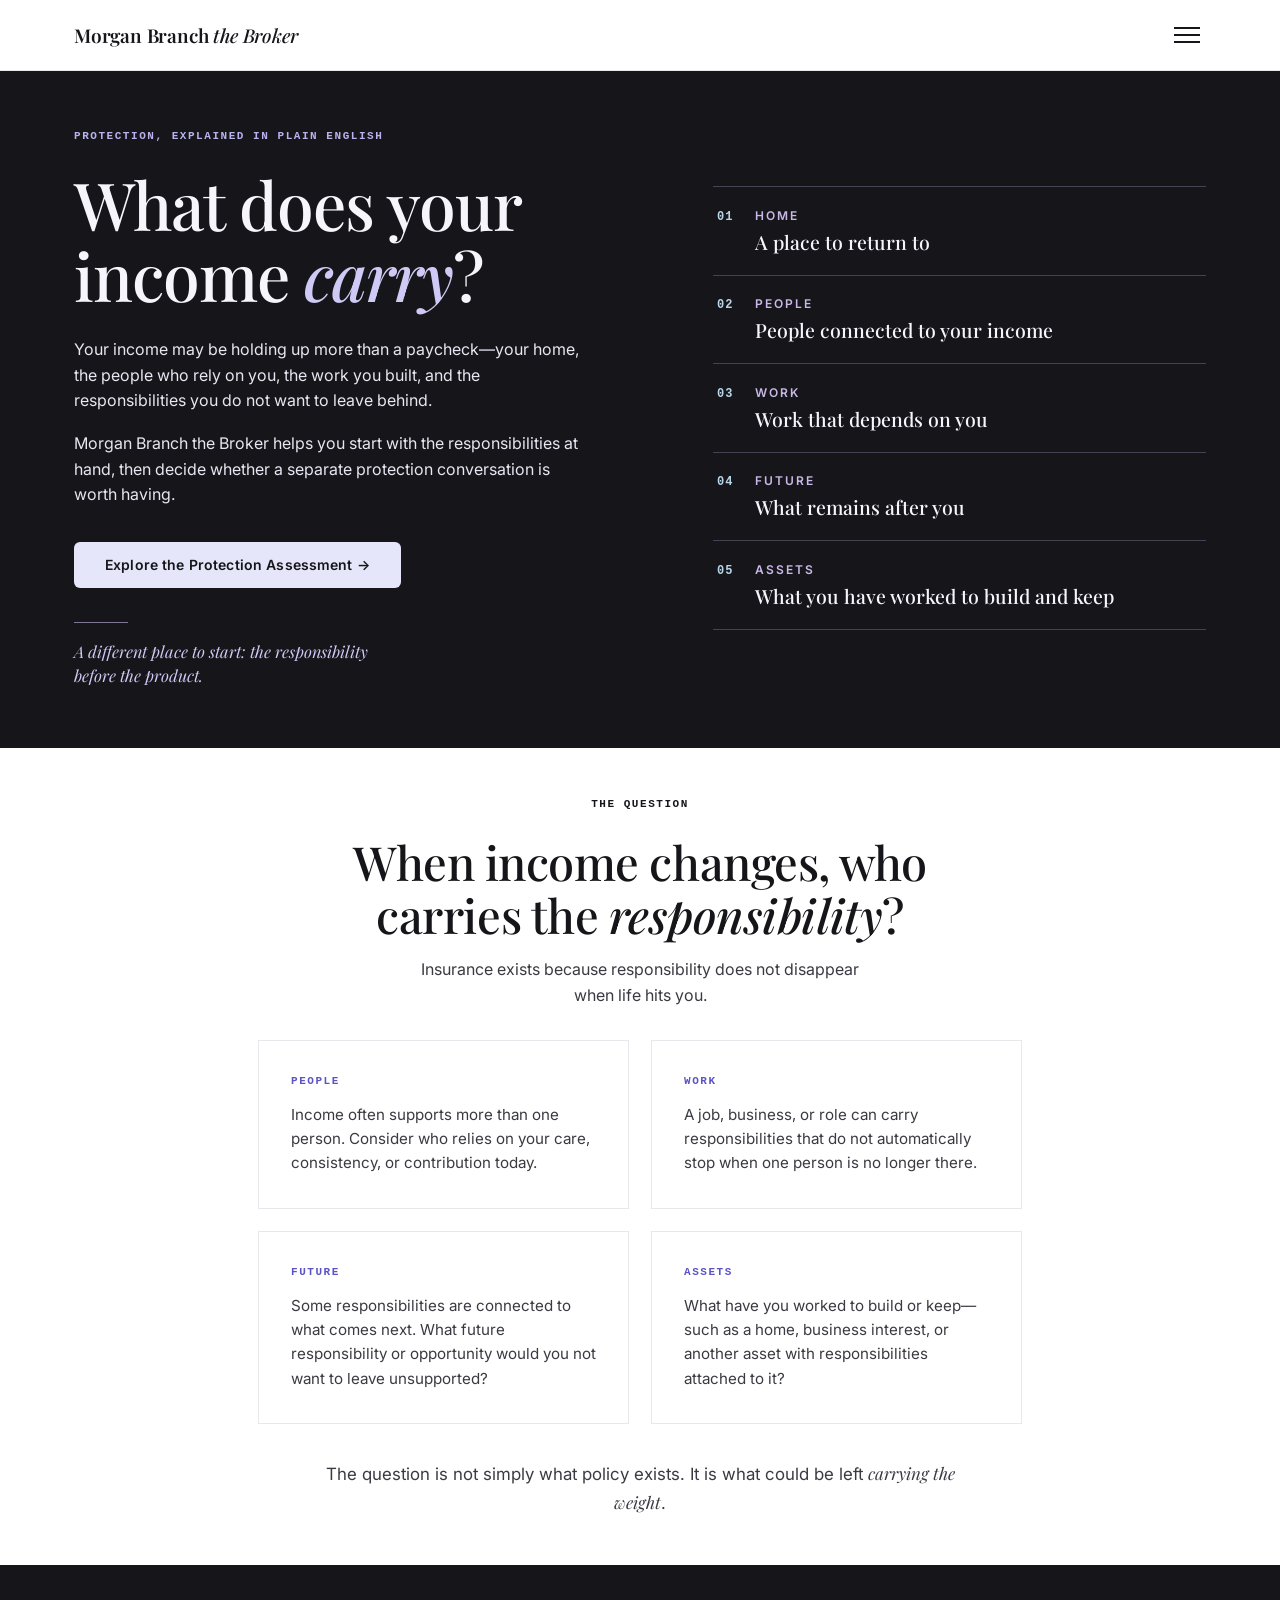
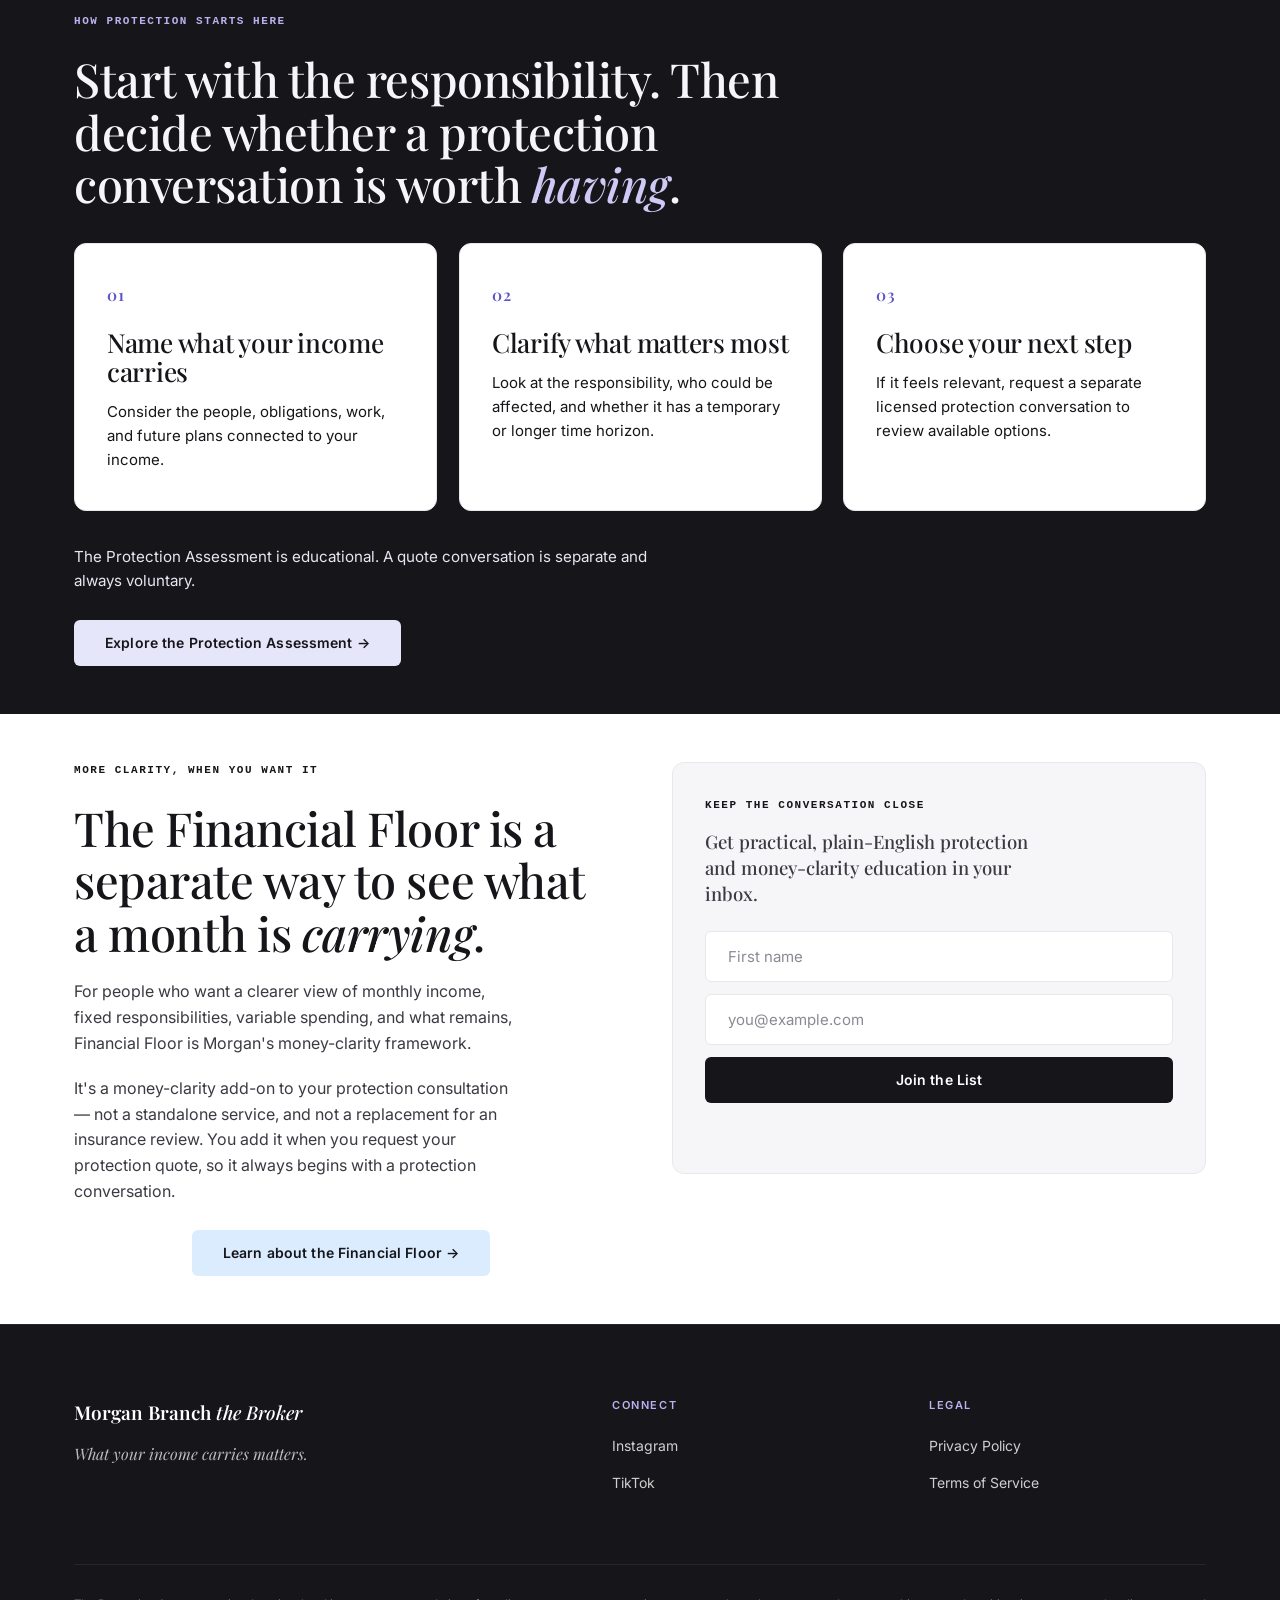
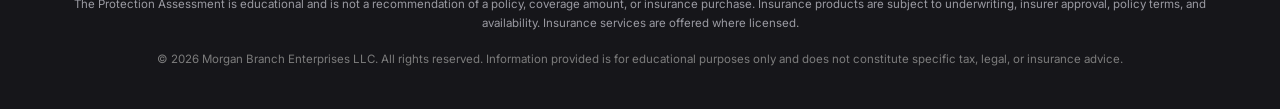
==== commit 49271643: "Financial Floor: return-home link + clarify it's an add-on, not standalone - financial-floor.html: a" ====
--- a/index.html
+++ b/index.html
@@ -165,7 +165,7 @@
           <span class="label label--black">More clarity, when you want it</span>
           <h2 class="headline">The Financial Floor is a separate way to see what a month is <em>carrying</em>.</h2>
           <p>For people who want a clearer view of monthly income, fixed responsibilities, variable spending, and what remains, Financial Floor is Morgan's money-clarity framework.</p>
-          <p>It is separate from a protection quote conversation and does not replace an insurance review.</p>
+          <p>It's a money-clarity add-on to your protection consultation — not a standalone service, and not a replacement for an insurance review. You add it when you request your protection quote, so it always begins with a protection conversation.</p>
           <a href="financial-floor.html" class="btn btn--powder cta-arrow">Learn about the Financial Floor <span class="arw" aria-hidden="true">→</span></a>
         </div>
 
@@ -202,7 +202,7 @@
         <div class="footer__col">
           <h4>Legal</h4>
           <ul>
-            <li><a href="#PRIVACY_URL">Privacy Policy</a></li>
+            <li><a href="privacy.html">Privacy Policy</a></li>
             <li><a href="#TERMS_URL">Terms of Service</a></li>
           </ul>
         </div>
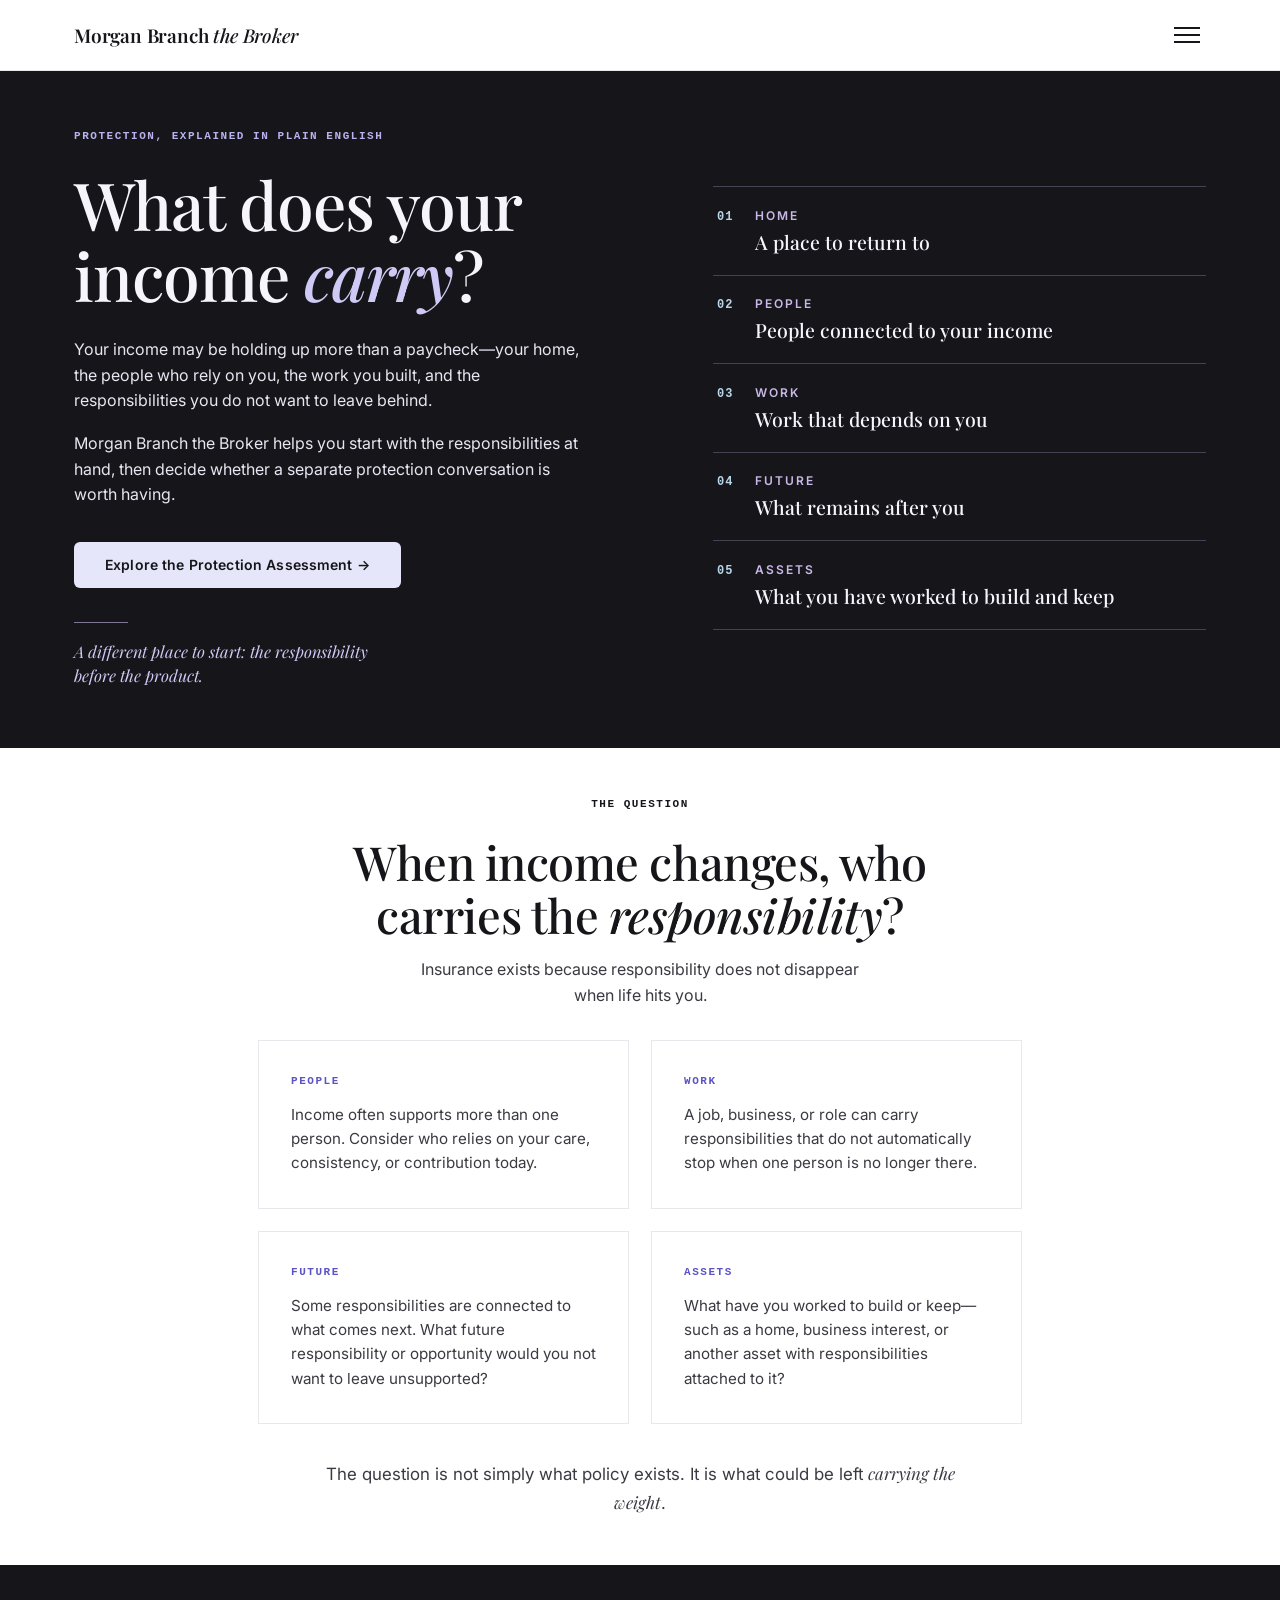
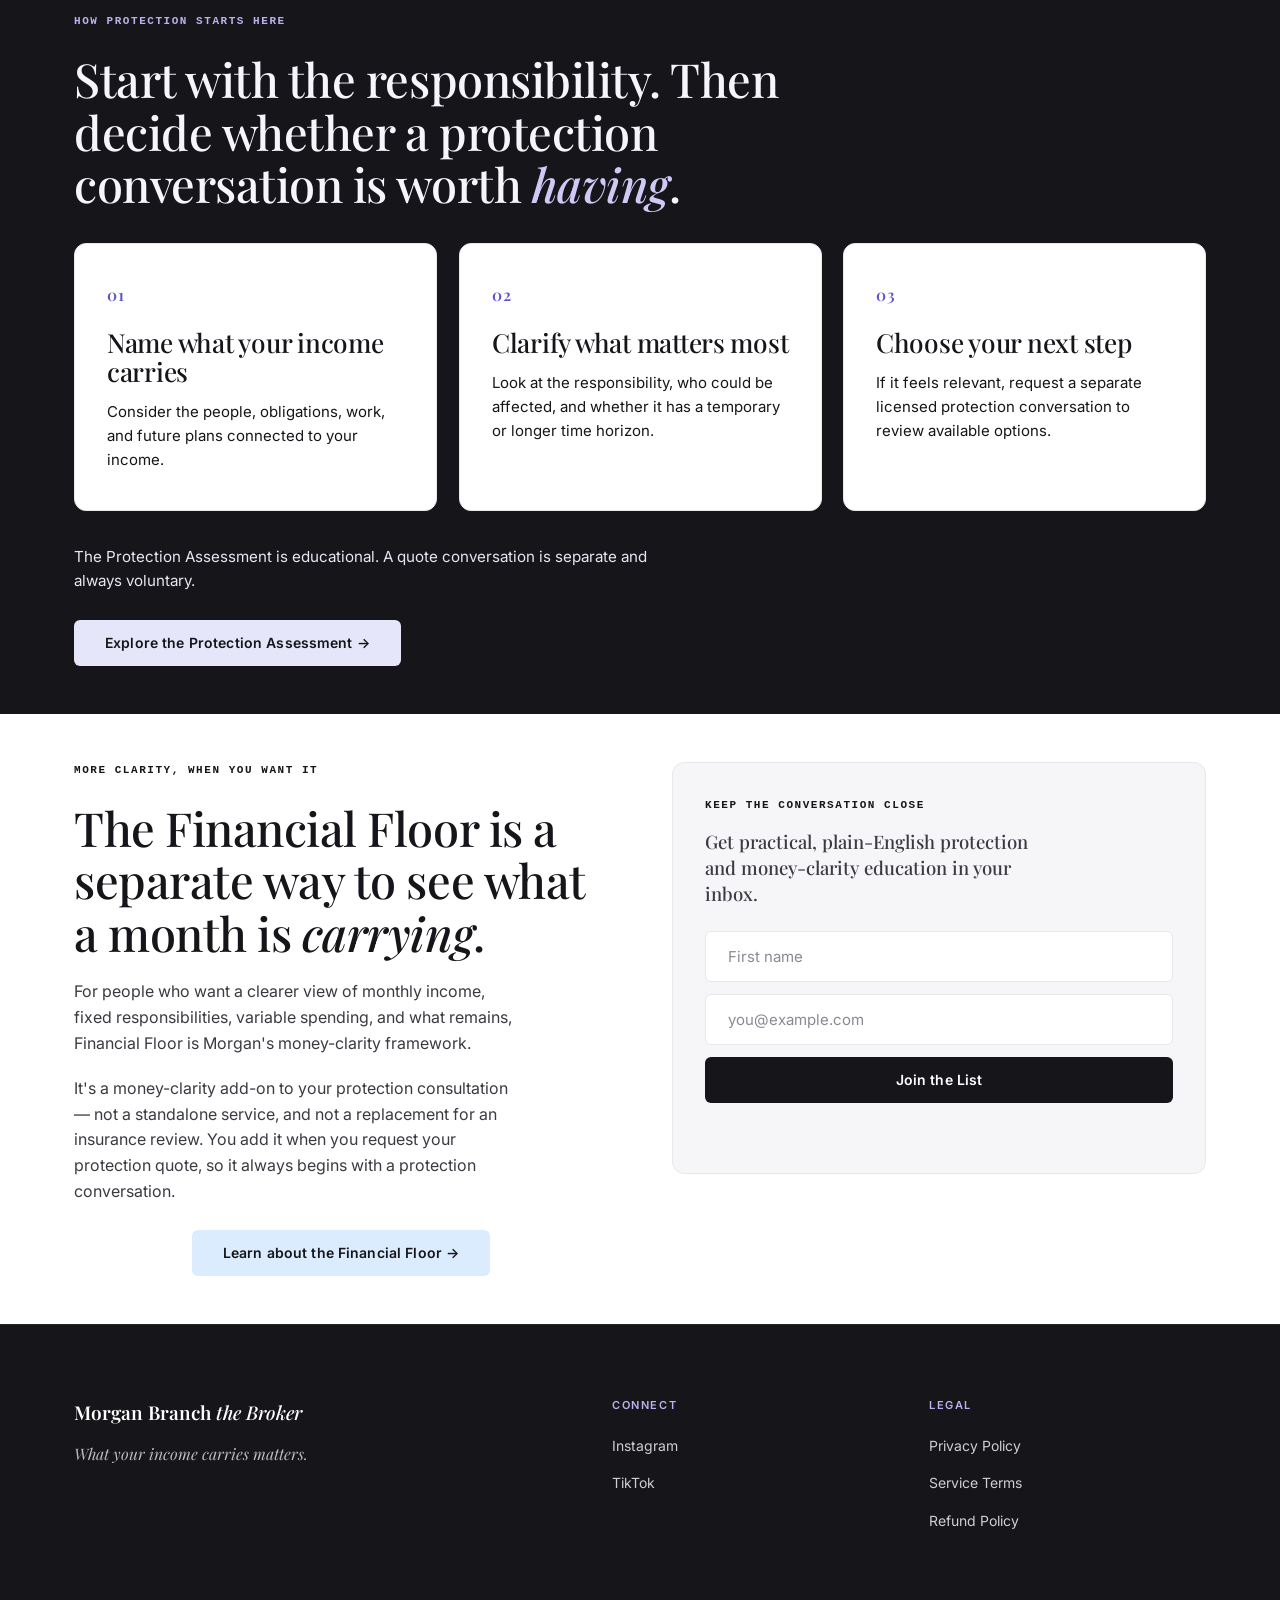
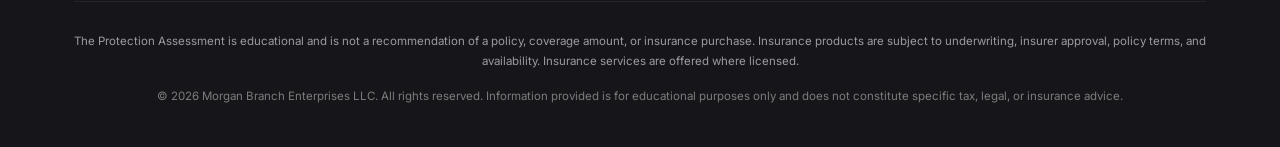
==== commit 69ff724d: "Publish policies as final: footer links + remove Privacy draft banner Make the reviewed policy pages" ====
--- a/index.html
+++ b/index.html
@@ -203,7 +203,8 @@
           <h4>Legal</h4>
           <ul>
             <li><a href="privacy.html">Privacy Policy</a></li>
-            <li><a href="#TERMS_URL">Terms of Service</a></li>
+            <li><a href="https://d2x9w6n3bjszyf.cloudfront.net/service-terms.html">Service Terms</a></li>
+            <li><a href="https://d2x9w6n3bjszyf.cloudfront.net/refund-policy.html">Refund Policy</a></li>
           </ul>
         </div>
       </div>
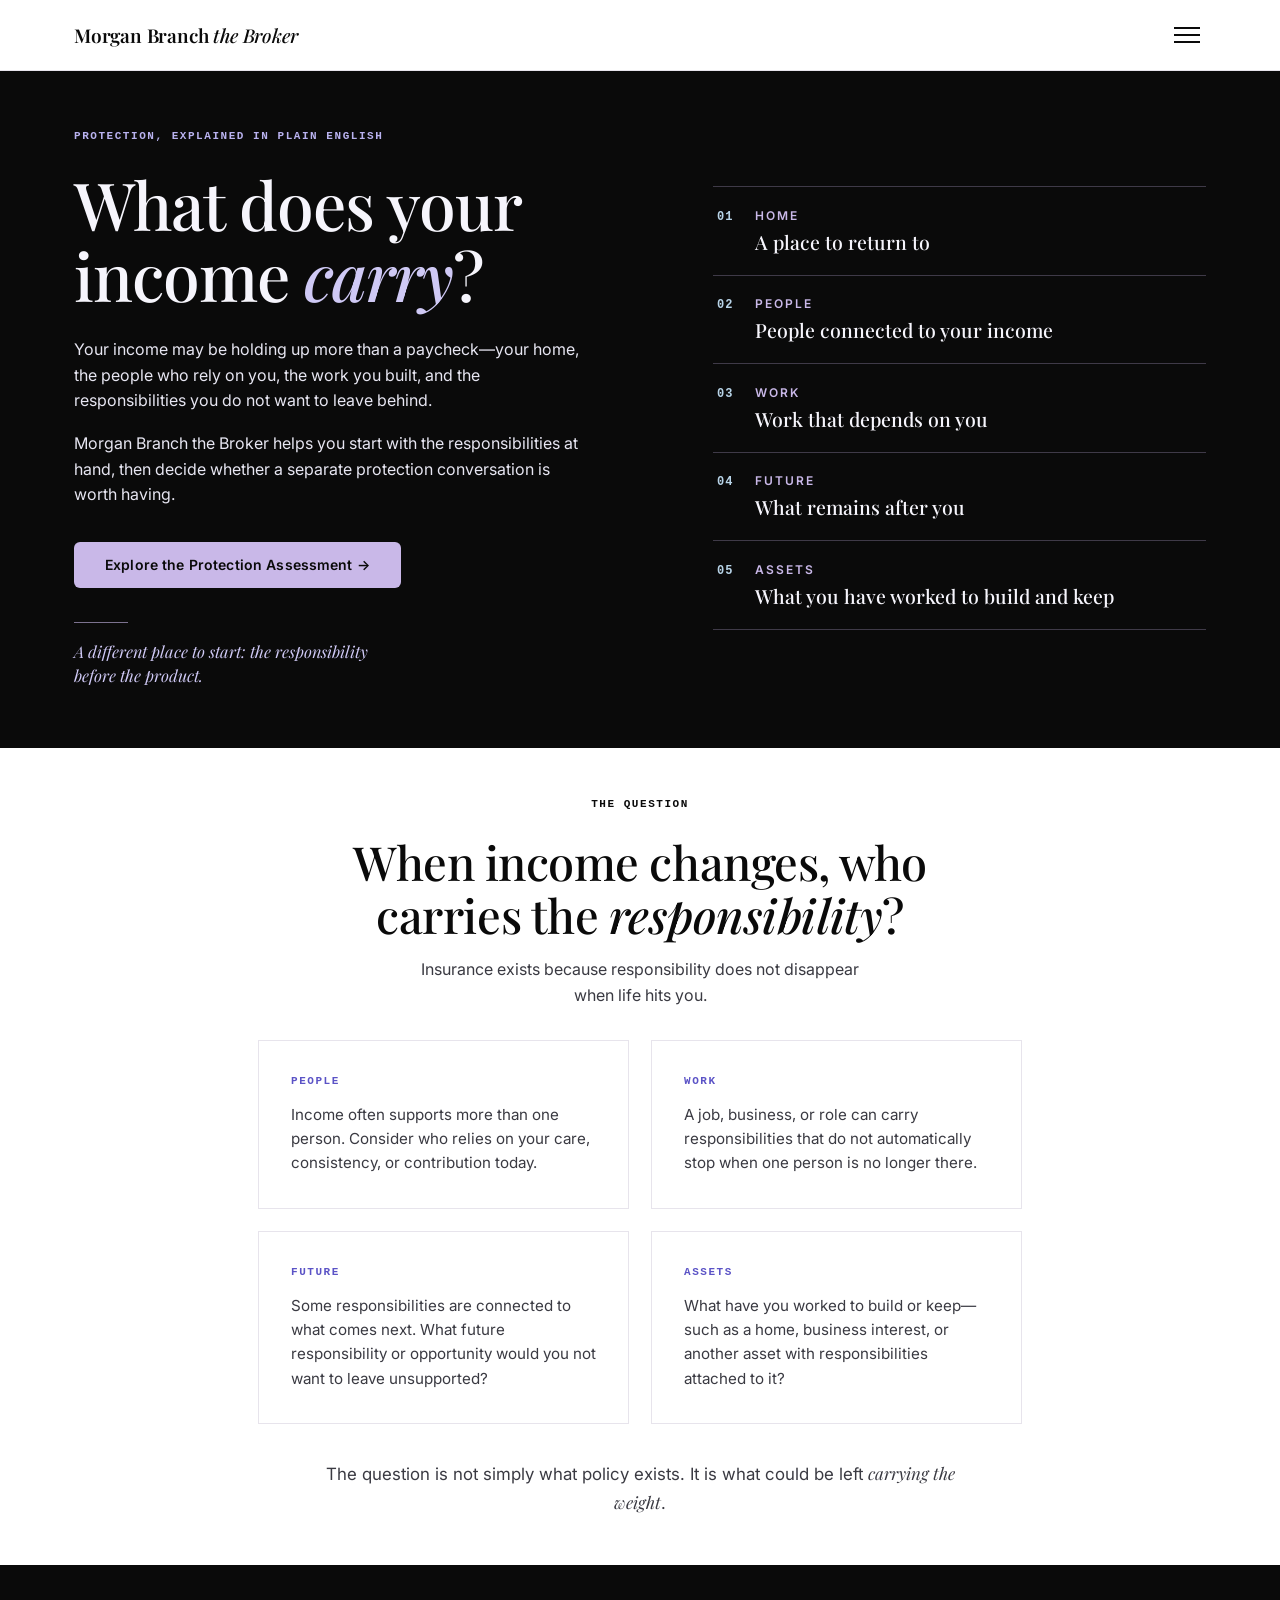
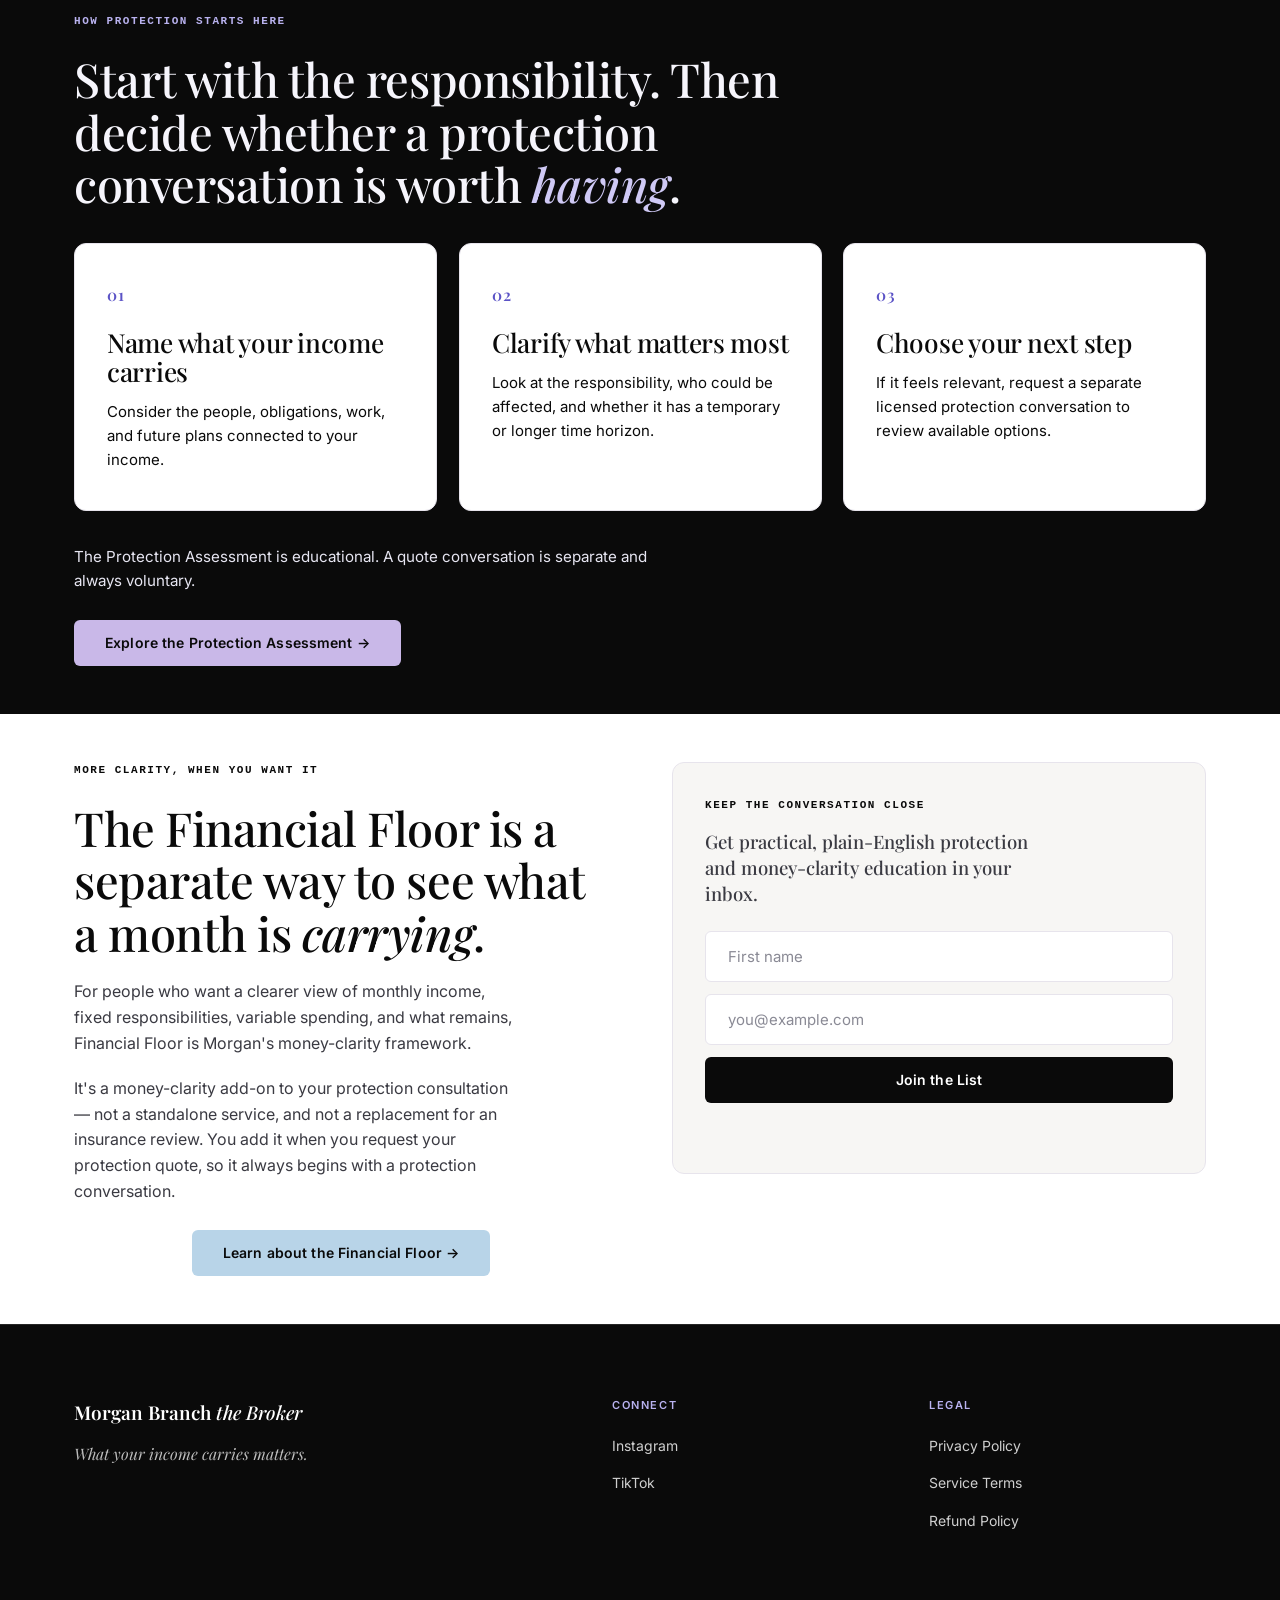
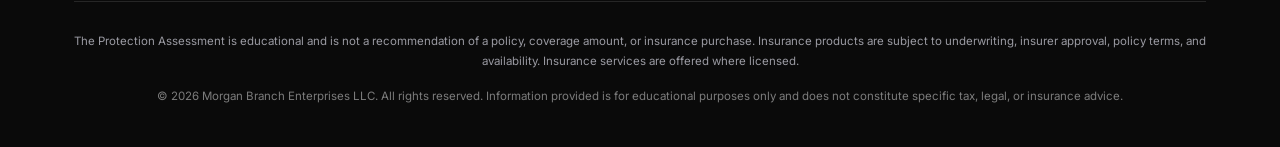
==== commit 37de78b5: "Repoint public assessment + legal links from staging to production Switch the public site from the s" ====
--- a/index.html
+++ b/index.html
@@ -203,8 +203,8 @@
           <h4>Legal</h4>
           <ul>
             <li><a href="privacy.html">Privacy Policy</a></li>
-            <li><a href="https://d2x9w6n3bjszyf.cloudfront.net/service-terms.html">Service Terms</a></li>
-            <li><a href="https://d2x9w6n3bjszyf.cloudfront.net/refund-policy.html">Refund Policy</a></li>
+            <li><a href="https://d117bf8x84gyff.cloudfront.net/service-terms.html">Service Terms</a></li>
+            <li><a href="https://d117bf8x84gyff.cloudfront.net/refund-policy.html">Refund Policy</a></li>
           </ul>
         </div>
       </div>
--- a/styles.css
+++ b/styles.css
@@ -4,15 +4,15 @@
    ========================================================= */
 
 :root {
-  --black: #16161a;
+  --black: #0A0A0A;
   --white: #ffffff;
-  --off-white: #f6f6f9;
-  --lavender: #E6E6FA;   /* primary — button fills, link underlines, blockquote border */
-  --powder: #DBECFF;     /* secondary — tag pills, hover states */
+  --off-white: #F7F6F4;
+  --lavender: #C9B8E8;   /* primary — button fills, link underlines, blockquote border */
+  --powder: #B8D4E8;     /* secondary — tag pills, hover states */
   --accent: #5b53c6;     /* deep indigo — small doses only, never a fill */
   --accent-hover: #4b44b0;
-  --edge: #d9d2f3;       /* card hover border */
-  --edge-light: #f0eefb; /* card hover fill */
+  --edge: #DDD0EF;       /* card hover border */
+  --edge-light: #F1ECFA; /* card hover fill */
   --body-soft: #3a3a42;  /* long-paragraph ink (headings stay full ink) */
 
   /* On-dark (ink sections / hero) */
@@ -21,9 +21,9 @@
   --ink-body: #e7e6f2;
   --ink-emph: #cfc9f5;
 
-  --gray-text: #6b6b73;
+  --gray-text: #74747D;
   --gray-muted: #8a8a95;
-  --border-light: #e7e7ec;
+  --border-light: #E7E4EC;
   --border-dark: #262626;
 
   /* Brand accent tokens — restrained lavender + powder blue, used for small
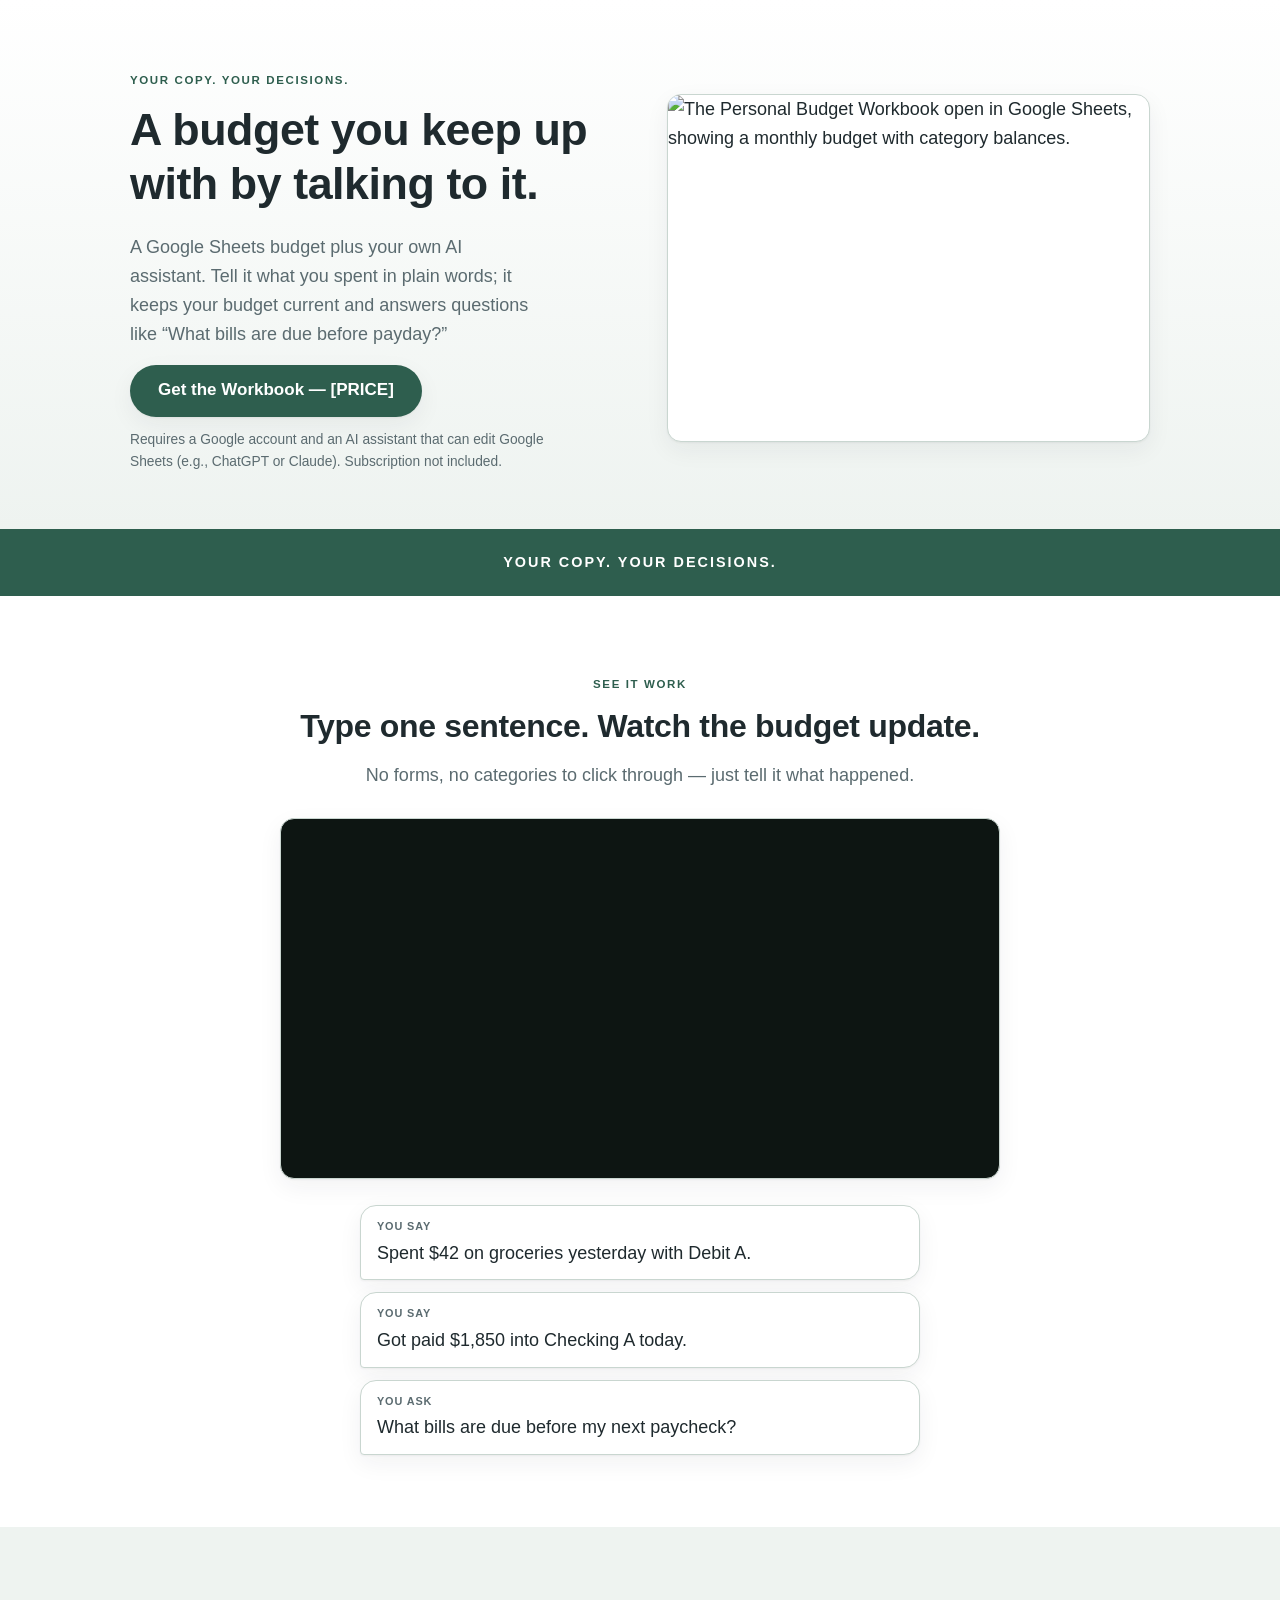
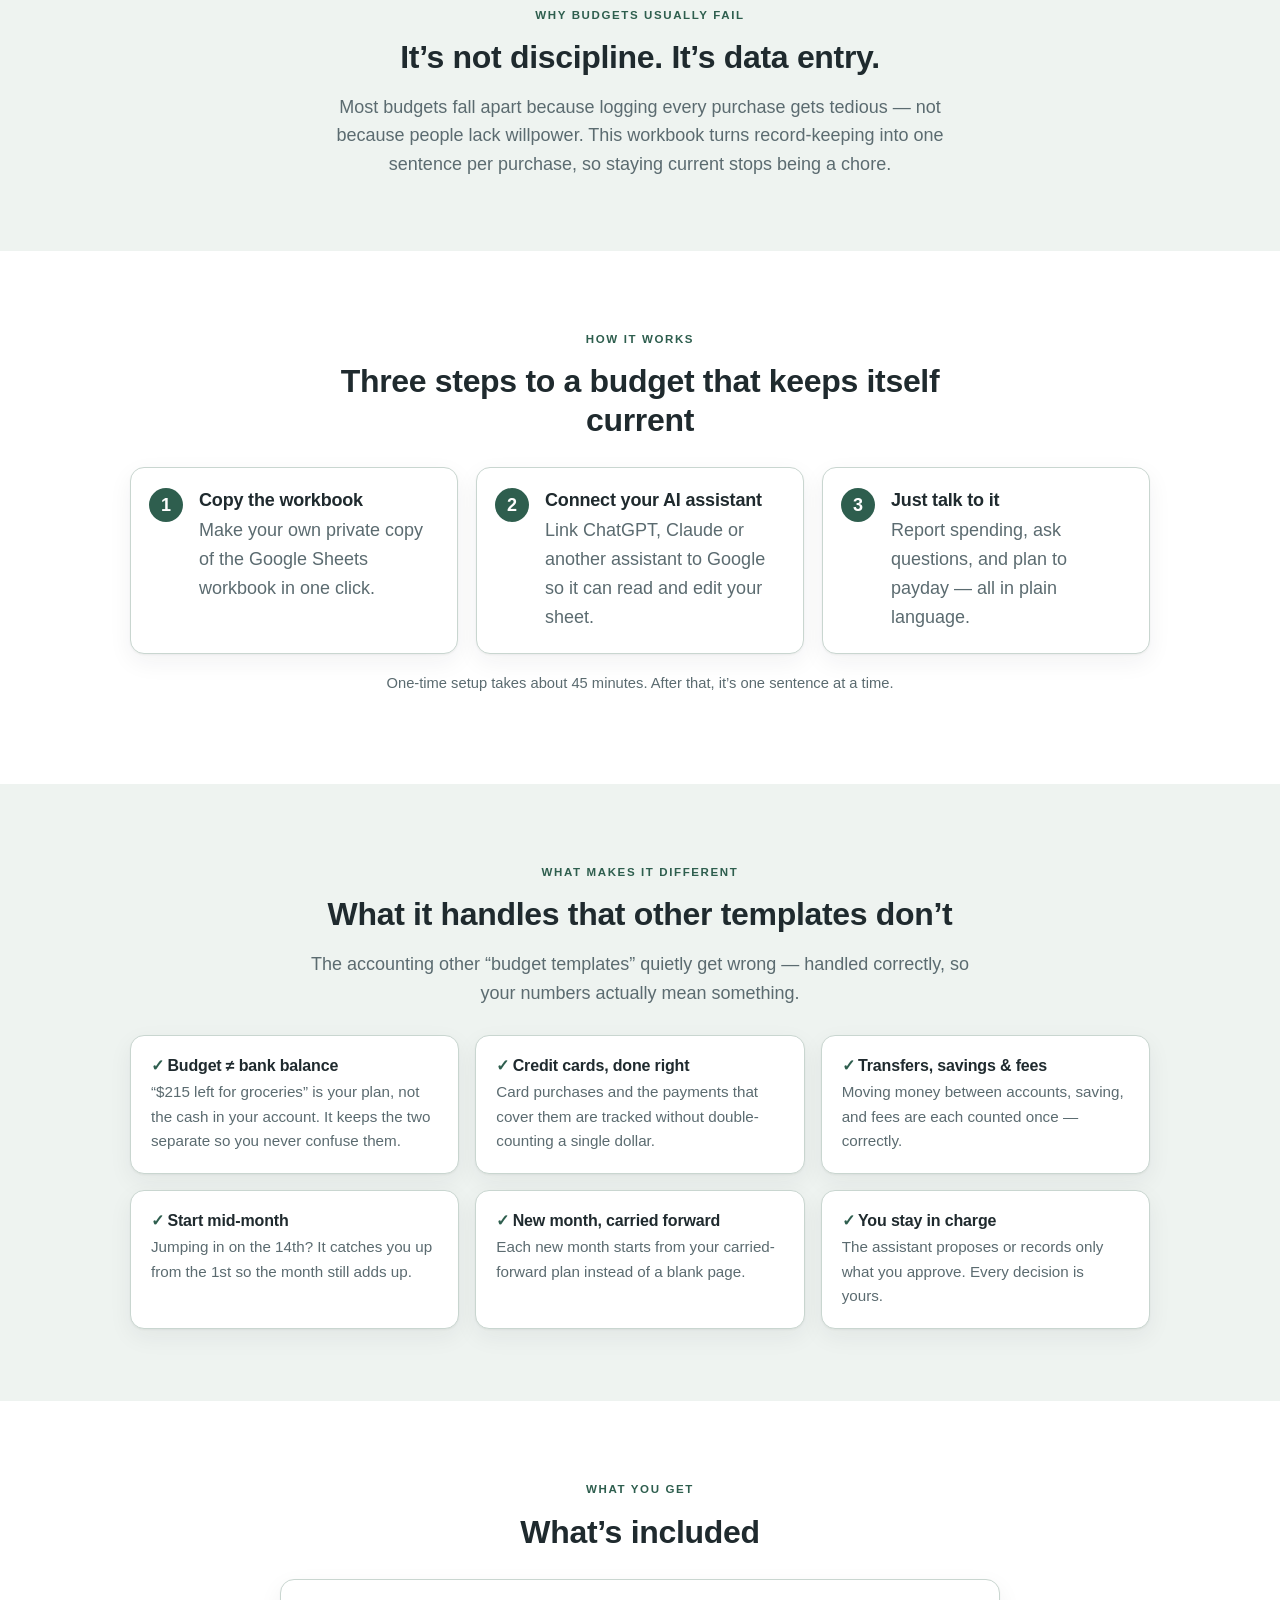
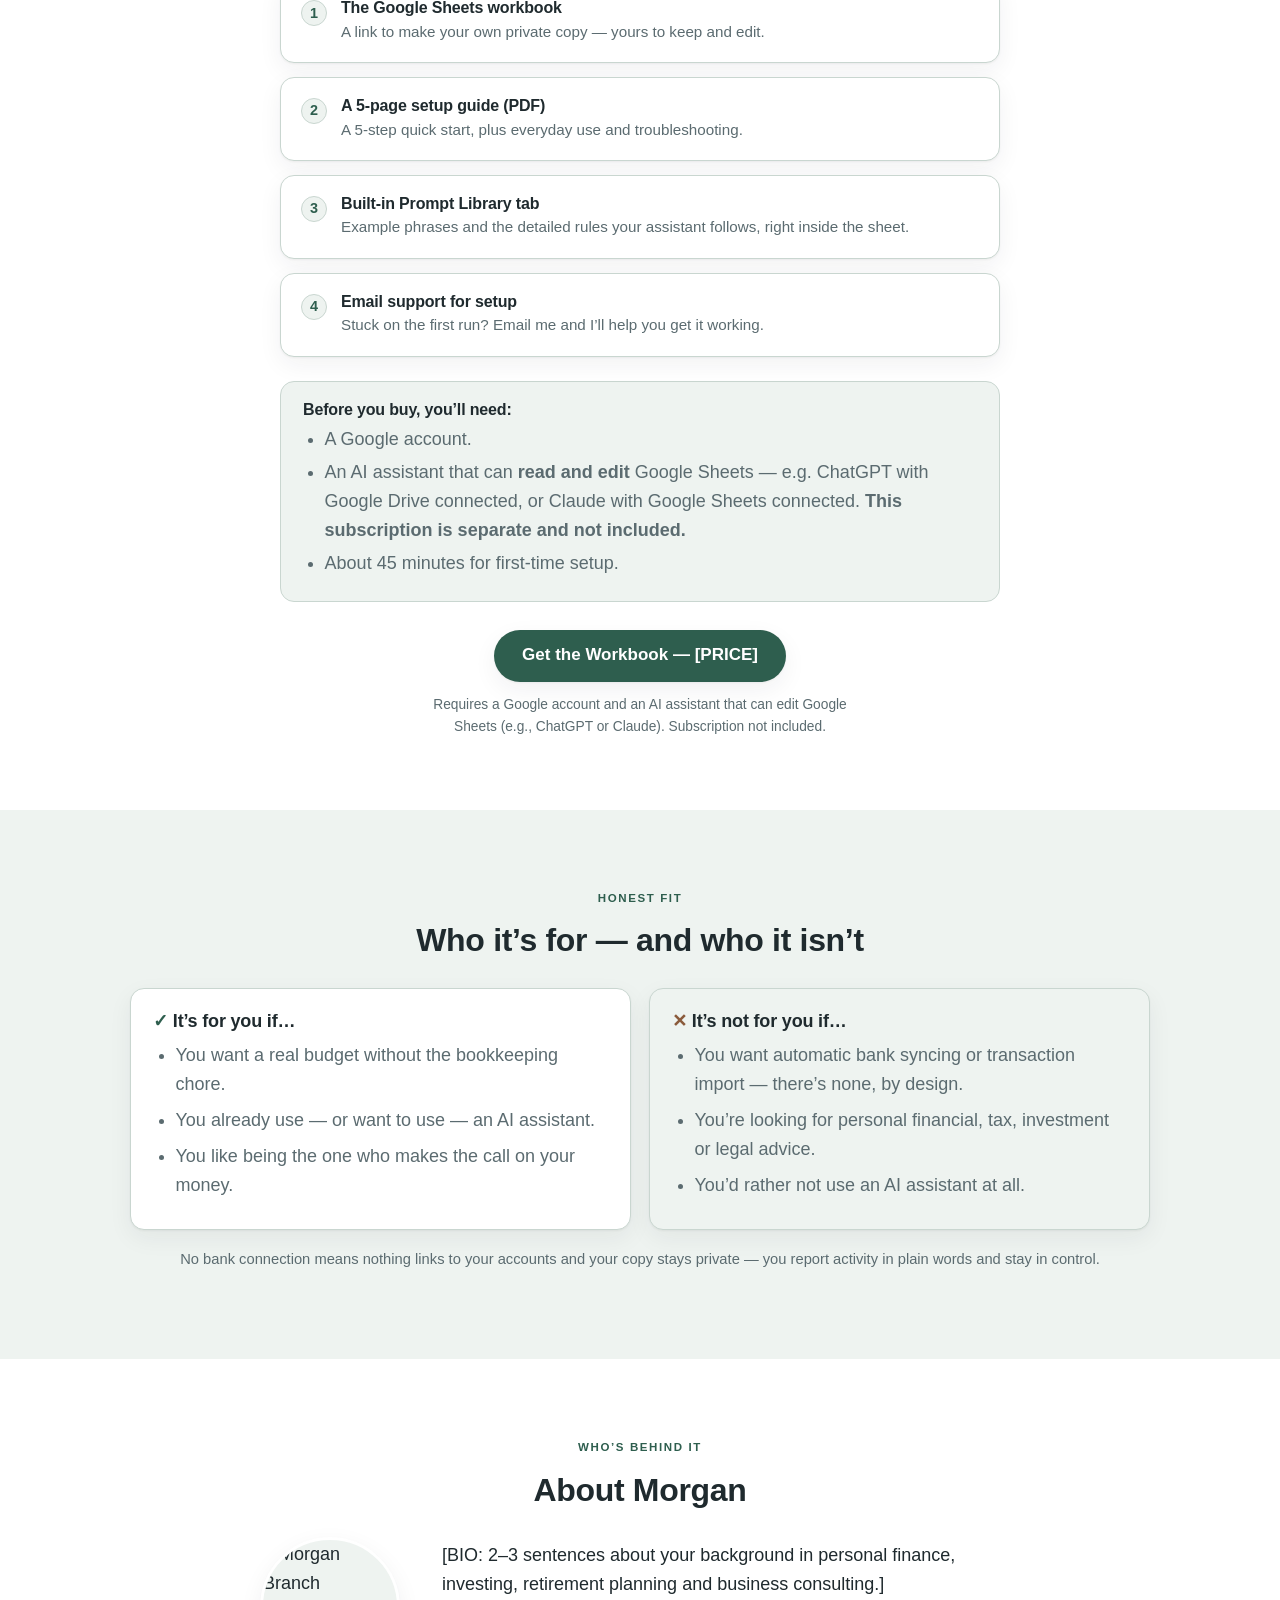
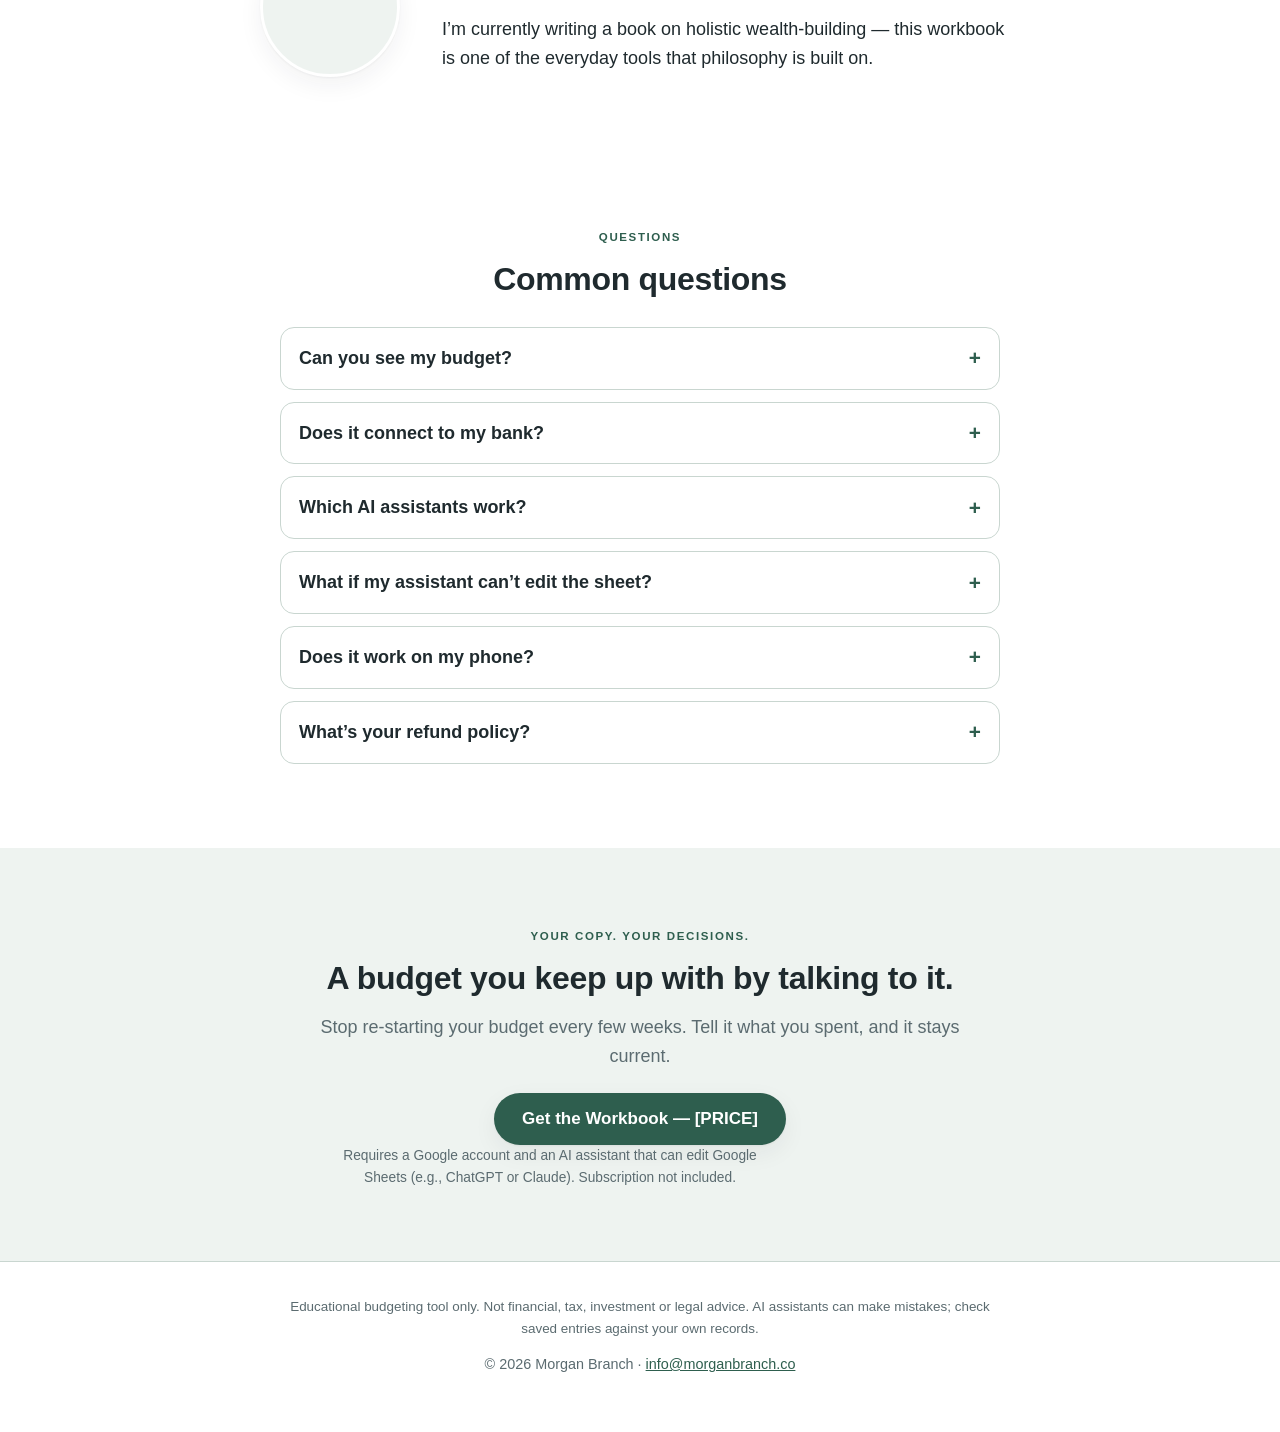
==== commit 2e2b7477: "Make Personal Budget Workbook landing page the homepage Replace the former broker homepage with the " ====
--- a/index.html
+++ b/index.html
@@ -1,218 +1,586 @@
-<!DOCTYPE html>
+<!doctype html>
 <html lang="en">
 <head>
-  <meta charset="UTF-8" />
-  <meta name="viewport" content="width=device-width, initial-scale=1.0" />
-  <title>Morgan Branch the Broker — What does your income carry?</title>
-  <meta name="description" content="Morgan Branch the Broker helps you start with the responsibility your income carries — home, people, work, and future — then decide whether a separate protection conversation is worth having. Protection, explained in plain English." />
-  <link rel="preconnect" href="https://fonts.googleapis.com" />
-  <link rel="preconnect" href="https://fonts.gstatic.com" crossorigin />
-  <link href="https://fonts.googleapis.com/css2?family=Inter:wght@400;500;600;700&family=Playfair+Display:ital,wght@0,500;0,600;1,500;1,600&display=swap" rel="stylesheet" />
-  <link rel="stylesheet" href="styles.css?v=16" />
-  <noscript><style>.reveal{opacity:1 !important;transform:none !important;}</style></noscript>
+<meta charset="utf-8" />
+<meta name="viewport" content="width=device-width, initial-scale=1" />
+
+<!-- ============================================================= -->
+<!--  SEO / SOCIAL                                                  -->
+<!-- ============================================================= -->
+<title>Personal Budget Workbook | Talk to Your Budget</title>
+<meta name="description" content="A Google Sheets budget plus your own AI assistant. Tell it what you spent in plain words and it keeps your budget current — and answers questions like “What bills are due before payday?”" />
+<link rel="canonical" href="https://morganbranch.co/" />
+
+<!-- Open Graph / social preview -->
+<meta property="og:type" content="website" />
+<meta property="og:title" content="Personal Budget Workbook | Talk to Your Budget" />
+<meta property="og:description" content="A Google Sheets budget you keep up with by talking to it. Report spending in plain words; your AI assistant records it and answers money questions." />
+<meta property="og:image" content="og-image.png" /> <!-- PLACEHOLDER: 1200×630 -->
+<meta property="og:url" content="https://morganbranch.co/" />
+<meta name="twitter:card" content="summary_large_image" />
+
+<!-- Favicon -->
+<link rel="icon" href="favicon.png" /> <!-- PLACEHOLDER -->
+
+<!-- ============================================================= -->
+<!--  CONFIG — the only things you normally change. Edit once.      -->
+<!-- ============================================================= -->
+<script>
+  window.CONFIG = {
+    BUY_URL: "BUY_URL",   // ← paste your Payhip "Buy Now" link, e.g. https://payhip.com/b/XXXX
+    PRICE:   "[PRICE]"    // ← e.g. "$29"
+  };
+</script>
+
+<style>
+  /* ---------- Brand tokens ---------- */
+  :root{
+    --green:#2E5E4E;
+    --green-dark:#244B3E;
+    --text:#1F2A2E;
+    --muted:#5B6B70;
+    --tint:#EEF3F0;
+    --border:#C9D6D0;
+    --white:#ffffff;
+    --radius:14px;
+    --maxw:1060px;
+    --shadow:0 1px 2px rgba(31,42,46,.05), 0 8px 24px rgba(31,42,46,.06);
+    --font: -apple-system, BlinkMacSystemFont, "Segoe UI", Roboto, Helvetica, Arial, "Inter", sans-serif;
+  }
+
+  *,*::before,*::after{box-sizing:border-box}
+  html{-webkit-text-size-adjust:100%}
+  body{
+    margin:0;
+    font-family:var(--font);
+    color:var(--text);
+    background:var(--white);
+    line-height:1.6;
+    font-size:17px;
+    -webkit-font-smoothing:antialiased;
+  }
+  h1,h2,h3{line-height:1.2;color:var(--text);margin:0 0 .5em;letter-spacing:-.01em}
+  h1{font-size:2rem;font-weight:800}
+  h2{font-size:1.5rem;font-weight:750}
+  h3{font-size:1.125rem;font-weight:700}
+  p{margin:0 0 1rem}
+  a{color:var(--green)}
+  img,video{max-width:100%;height:auto;display:block}
+
+  /* ---------- Layout helpers ---------- */
+  .wrap{max-width:var(--maxw);margin:0 auto;padding:0 20px}
+  .section{padding:52px 0}
+  .section--tint{background:var(--tint)}
+  .section__head{max-width:680px;margin:0 auto 28px;text-align:center}
+  .section__head p{color:var(--muted);margin:0}
+  .eyebrow{
+    display:inline-block;font-size:.72rem;font-weight:800;letter-spacing:.14em;
+    text-transform:uppercase;color:var(--green);margin:0 0 14px
+  }
+  .visually-hidden{
+    position:absolute;width:1px;height:1px;padding:0;margin:-1px;overflow:hidden;
+    clip:rect(0 0 0 0);white-space:nowrap;border:0
+  }
+  .skip{position:absolute;left:-9999px;top:0;background:var(--green);color:#fff;padding:10px 16px;border-radius:0 0 8px 0;z-index:100}
+  .skip:focus{left:0}
+
+  /* ---------- Buttons ---------- */
+  .btn{
+    display:inline-flex;align-items:center;justify-content:center;gap:.5ch;
+    background:var(--green);color:#fff;text-decoration:none;font-weight:700;
+    font-size:1.0625rem;padding:15px 28px;border-radius:999px;border:0;cursor:pointer;
+    box-shadow:var(--shadow);transition:background .15s ease, transform .05s ease;
+    text-align:center;line-height:1.2;min-height:52px
+  }
+  .btn:hover{background:var(--green-dark)}
+  .btn:active{transform:translateY(1px)}
+  .btn:focus-visible{outline:3px solid #90B6A6;outline-offset:3px}
+  .buybox{text-align:center}
+  .fineprint{color:var(--muted);font-size:.86rem;max-width:460px;margin:12px auto 0}
+
+  /* ---------- Hero ---------- */
+  .hero{padding:44px 0 40px;background:linear-gradient(180deg,#fff 0%,var(--tint) 100%)}
+  .hero__inner{display:grid;gap:30px;align-items:center}
+  .hero h1{font-size:2.1rem}
+  .hero__sub{font-size:1.125rem;color:var(--muted);max-width:40ch}
+  .hero__shot{
+    border:1px solid var(--border);border-radius:var(--radius);overflow:hidden;
+    box-shadow:var(--shadow);background:#fff
+  }
+  .hero__shot img{width:100%}
+
+  /* ---------- Accent band ---------- */
+  .band{background:var(--green);color:#fff;text-align:center;padding:22px 20px}
+  .band p{margin:0;font-weight:800;letter-spacing:.14em;text-transform:uppercase;font-size:.9rem}
+
+  /* ---------- Demo ---------- */
+  .demo__video{
+    position:relative;border:1px solid var(--border);border-radius:var(--radius);
+    overflow:hidden;box-shadow:var(--shadow);background:#0d1512;max-width:720px;margin:0 auto
+  }
+  .demo__video video{width:100%;display:block}
+  .chips{display:grid;gap:12px;max-width:560px;margin:26px auto 0}
+  .chip{
+    background:#fff;border:1px solid var(--border);border-radius:16px 16px 16px 4px;
+    padding:12px 16px;box-shadow:var(--shadow);font-weight:500
+  }
+  .chip small{display:block;color:var(--muted);font-weight:700;font-size:.68rem;letter-spacing:.08em;text-transform:uppercase;margin-bottom:3px}
+
+  /* ---------- Steps ---------- */
+  .steps{display:grid;gap:18px;counter-reset:step}
+  .step{
+    background:#fff;border:1px solid var(--border);border-radius:var(--radius);
+    padding:22px 22px 22px 68px;position:relative;box-shadow:var(--shadow)
+  }
+  .step::before{
+    counter-increment:step;content:counter(step);
+    position:absolute;left:18px;top:20px;width:34px;height:34px;border-radius:50%;
+    background:var(--green);color:#fff;font-weight:800;display:flex;align-items:center;justify-content:center
+  }
+  .step h3{margin-bottom:.25em}
+  .step p{margin:0;color:var(--muted)}
+  .note{text-align:center;color:var(--muted);font-size:.92rem;margin-top:18px}
+
+  /* ---------- Feature grid ---------- */
+  .grid{display:grid;gap:16px}
+  .card{
+    background:#fff;border:1px solid var(--border);border-radius:var(--radius);
+    padding:20px;box-shadow:var(--shadow)
+  }
+  .card .tick{color:var(--green);font-weight:800;margin-right:.4ch}
+  .card h3{font-size:1rem;margin-bottom:.3em}
+  .card p{margin:0;color:var(--muted);font-size:.95rem}
+
+  /* ---------- Included ---------- */
+  .included{display:grid;gap:14px;max-width:720px;margin:0 auto}
+  .inc{
+    display:flex;gap:14px;align-items:flex-start;background:#fff;border:1px solid var(--border);
+    border-radius:var(--radius);padding:18px 20px;box-shadow:var(--shadow)
+  }
+  .inc .dot{flex:0 0 auto;width:26px;height:26px;border-radius:50%;background:var(--tint);
+    border:1px solid var(--border);color:var(--green);font-weight:800;display:flex;align-items:center;justify-content:center;font-size:.9rem;margin-top:2px}
+  .inc h3{font-size:1rem;margin:0 0 .15em}
+  .inc p{margin:0;color:var(--muted);font-size:.95rem}
+
+  /* ---------- Requirements callout ---------- */
+  .req{max-width:720px;margin:24px auto 0;background:var(--tint);border:1px solid var(--border);border-radius:var(--radius);padding:18px 22px}
+  .req h3{font-size:1rem;margin-bottom:.4em}
+  .req ul{margin:0;padding-left:1.2em;color:var(--muted)}
+  .req li{margin:.25em 0}
+
+  /* ---------- For / Not for ---------- */
+  .two{display:grid;gap:18px}
+  .col{background:#fff;border:1px solid var(--border);border-radius:var(--radius);padding:22px;box-shadow:var(--shadow)}
+  .col h3{display:flex;align-items:center;gap:.5ch}
+  .col ul{margin:0;padding-left:1.25em}
+  .col li{margin:.4em 0;color:var(--muted)}
+  .col--no{background:var(--tint)}
+  .yes{color:var(--green)} .no{color:#8a5a3b}
+
+  /* ---------- About ---------- */
+  .about{display:grid;gap:22px;align-items:center;max-width:760px;margin:0 auto}
+  .about__photo{
+    width:140px;height:140px;border-radius:50%;object-fit:cover;border:3px solid #fff;
+    box-shadow:var(--shadow);background:var(--tint);margin:0 auto
+  }
+  .about p:last-child{margin-bottom:0}
+
+  /* ---------- FAQ ---------- */
+  .faq{max-width:720px;margin:0 auto}
+  details{background:#fff;border:1px solid var(--border);border-radius:var(--radius);margin-bottom:12px;overflow:hidden}
+  summary{
+    list-style:none;cursor:pointer;padding:16px 46px 16px 18px;font-weight:700;position:relative;
+    color:var(--text)
+  }
+  summary::-webkit-details-marker{display:none}
+  summary:focus-visible{outline:3px solid #90B6A6;outline-offset:-3px}
+  summary::after{
+    content:"+";position:absolute;right:18px;top:50%;transform:translateY(-50%);
+    font-weight:800;color:var(--green);font-size:1.3rem
+  }
+  details[open] summary::after{content:"–"}
+  details .body{padding:0 18px 18px;color:var(--muted)}
+  details .body p{margin:0}
+
+  /* ---------- Footer ---------- */
+  footer{background:#fff;border-top:1px solid var(--border);padding:34px 0 120px}
+  .foot{max-width:760px;margin:0 auto;text-align:center;color:var(--muted);font-size:.9rem}
+  .foot .disclaimer{font-size:.84rem;margin-bottom:14px}
+  .foot a{color:var(--green)}
+
+  /* ---------- Sticky mobile buy bar ---------- */
+  .stickybar{
+    position:fixed;left:0;right:0;bottom:0;z-index:50;
+    background:rgba(255,255,255,.96);backdrop-filter:blur(6px);
+    border-top:1px solid var(--border);padding:10px 14px;
+    box-shadow:0 -6px 18px rgba(31,42,46,.08)
+  }
+  .stickybar .btn{width:100%;padding:14px 20px}
+
+  /* ---------- Responsive ---------- */
+  @media (min-width:720px){
+    body{font-size:18px}
+    h1{font-size:2.6rem}
+    .hero h1{font-size:2.8rem}
+    h2{font-size:2rem}
+    .section{padding:72px 0}
+    .hero{padding:64px 0 56px}
+    .hero__inner{grid-template-columns:1.05fr 1fr}
+    .steps{grid-template-columns:repeat(3,1fr)}
+    .grid{grid-template-columns:repeat(3,1fr)}
+    .two{grid-template-columns:1fr 1fr}
+    .about{grid-template-columns:160px 1fr;text-align:left}
+    .about__photo{margin:0}
+    .stickybar{display:none}      /* desktop: in-page buttons are enough */
+    footer{padding-bottom:40px}
+  }
+  @media (prefers-reduced-motion:reduce){
+    *{animation:none!important;transition:none!important;scroll-behavior:auto!important}
+  }
+</style>
 </head>
+
 <body>
-
-  <nav class="nav">
-    <div class="nav__inner">
-      <a href="index.html" class="nav__logo">Morgan Branch <em>the Broker</em></a>
-      <button class="nav__toggle" id="navToggle" aria-label="Toggle navigation" aria-controls="navLinks" aria-expanded="false">
-        <span></span><span></span><span></span>
-      </button>
-      <div class="nav__links" id="navLinks">
-        <a href="index.html">Home</a>
-        <a href="#how-it-works">How It Works</a>
-        <a href="financial-floor.html">The Financial Floor</a>
-        <a href="about.html">About</a>
-        <!-- Protection Assessment link. Destination is centralized in main.js
-             (PROTECTION_ASSESSMENT_URL). Until a real destination exists, this
-             scrolls to the on-page "How Protection Starts Here" section. -->
-        <a href="protection-assessment.html" class="nav__cta" data-assessment-link>Explore the Protection Assessment →</a>
-      </div>
-    </div>
-  </nav>
-
-  <!-- Hero -->
-  <header class="hero hero--home">
-    <div class="container">
-      <div class="hero__grid">
-        <div class="hero__content">
-          <span class="label reveal">Protection, explained in plain English</span>
-          <h1 class="display reveal reveal--d1">What does your income <em>carry</em>?</h1>
-          <p class="subtext reveal reveal--d2">Your income may be holding up more than a paycheck—your home, the people who rely on you, the work you built, and the responsibilities you do not want to leave behind.</p>
-          <p class="subtext hero__subtext-2 reveal reveal--d2">Morgan Branch the Broker helps you start with the responsibilities at hand, then decide whether a separate protection conversation is worth having.</p>
-          <div class="hero__cta-row reveal reveal--d3">
-            <a href="protection-assessment.html" class="btn btn--pill cta-arrow" data-assessment-link>Explore the Protection Assessment <span class="arw" aria-hidden="true">→</span></a>
-          </div>
-          <div class="hero__foot reveal reveal--d4">
-            <span class="hero__rule" aria-hidden="true"></span>
-            <p class="hero__note">A different place to start: the responsibility before the product.</p>
-          </div>
-        </div>
-
-        <!-- Responsibility Ledger — a restrained CSS-only structure. Not a
-             dashboard, spreadsheet, or statement: no totals, data, or icons. -->
-        <aside class="ledger" aria-label="What your income may carry">
-          <div class="ledger__row reveal reveal--d1">
-            <span class="ledger__num" aria-hidden="true">01</span>
-            <div class="ledger__text">
-              <span class="ledger__label">Home</span>
-              <span class="ledger__desc">A place to return to</span>
-            </div>
-          </div>
-          <div class="ledger__row reveal reveal--d2">
-            <span class="ledger__num" aria-hidden="true">02</span>
-            <div class="ledger__text">
-              <span class="ledger__label">People</span>
-              <span class="ledger__desc">People connected to your income</span>
-            </div>
-          </div>
-          <div class="ledger__row reveal reveal--d3">
-            <span class="ledger__num" aria-hidden="true">03</span>
-            <div class="ledger__text">
-              <span class="ledger__label">Work</span>
-              <span class="ledger__desc">Work that depends on you</span>
-            </div>
-          </div>
-          <div class="ledger__row reveal reveal--d4">
-            <span class="ledger__num" aria-hidden="true">04</span>
-            <div class="ledger__text">
-              <span class="ledger__label">Future</span>
-              <span class="ledger__desc">What remains after you</span>
-            </div>
-          </div>
-          <div class="ledger__row reveal reveal--d5">
-            <span class="ledger__num" aria-hidden="true">05</span>
-            <div class="ledger__text">
-              <span class="ledger__label">Assets</span>
-              <span class="ledger__desc">What you have worked to build and keep</span>
-            </div>
-          </div>
-        </aside>
-      </div>
-    </div>
-  </header>
-
-  <!-- The Question -->
-  <section class="section section--white">
-    <div class="container">
-      <div class="section-head section-head--center">
-        <span class="label label--black reveal">The Question</span>
-        <h2 class="headline reveal reveal--d1">When income changes, who carries the <em>responsibility</em>?</h2>
-        <p class="q-sub reveal reveal--d2">Insurance exists because responsibility does not disappear when life hits you.</p>
-      </div>
-      <div class="stat-cards stat-cards--pair">
-        <div class="stat-card reveal reveal--d1">
-          <div class="stat-card__k">People</div>
-          <p class="stat-card__p">Income often supports more than one person. Consider who relies on your care, consistency, or contribution today.</p>
-        </div>
-        <div class="stat-card reveal reveal--d2">
-          <div class="stat-card__k">Work</div>
-          <p class="stat-card__p">A job, business, or role can carry responsibilities that do not automatically stop when one person is no longer there.</p>
-        </div>
-        <div class="stat-card reveal reveal--d3">
-          <div class="stat-card__k">Future</div>
-          <p class="stat-card__p">Some responsibilities are connected to what comes next. What future responsibility or opportunity would you not want to leave unsupported?</p>
-        </div>
-        <div class="stat-card reveal reveal--d4">
-          <div class="stat-card__k">Assets</div>
-          <p class="stat-card__p">What have you worked to build or keep—such as a home, business interest, or another asset with responsibilities attached to it?</p>
-        </div>
-      </div>
-      <p class="section-note reveal">The question is not simply what policy exists. It is what could be left <em>carrying the weight</em>.</p>
-    </div>
-  </section>
-
-  <!-- How it works -->
-  <section class="section section--black" id="how-it-works">
-    <div class="container">
-      <div class="section-head">
-        <span class="label label--dark reveal">How Protection Starts Here</span>
-        <h2 class="headline reveal reveal--d1">Start with the responsibility. Then decide whether a protection conversation is worth <em>having</em>.</h2>
-      </div>
-
-      <div class="cards">
-        <div class="card proc reveal reveal--d1">
-          <div class="card__num">01</div>
-          <h3 class="card__title">Name what your income carries</h3>
-          <p class="card__body">Consider the people, obligations, work, and future plans connected to your income.</p>
-        </div>
-        <div class="card proc reveal reveal--d2">
-          <div class="card__num">02</div>
-          <h3 class="card__title">Clarify what matters most</h3>
-          <p class="card__body">Look at the responsibility, who could be affected, and whether it has a temporary or longer time horizon.</p>
-        </div>
-        <div class="card proc reveal reveal--d3">
-          <div class="card__num">03</div>
-          <h3 class="card__title">Choose your next step</h3>
-          <p class="card__body">If it feels relevant, request a separate licensed protection conversation to review available options.</p>
-        </div>
-      </div>
-
-      <p class="proc-note reveal">The Protection Assessment is educational. A quote conversation is separate and always voluntary.</p>
-
-      <div class="center-link reveal">
-        <a href="protection-assessment.html" class="btn btn--pill cta-arrow" data-assessment-link>Explore the Protection Assessment <span class="arw" aria-hidden="true">→</span></a>
-      </div>
-    </div>
-  </section>
-
-  <!-- Financial Floor + Mailing list -->
-  <section class="section section--white mail">
-    <div class="container">
-      <div class="mail-two">
-        <div class="mail-two__left reveal">
-          <span class="label label--black">More clarity, when you want it</span>
-          <h2 class="headline">The Financial Floor is a separate way to see what a month is <em>carrying</em>.</h2>
-          <p>For people who want a clearer view of monthly income, fixed responsibilities, variable spending, and what remains, Financial Floor is Morgan's money-clarity framework.</p>
-          <p>It's a money-clarity add-on to your protection consultation — not a standalone service, and not a replacement for an insurance review. You add it when you request your protection quote, so it always begins with a protection conversation.</p>
-          <a href="financial-floor.html" class="btn btn--powder cta-arrow">Learn about the Financial Floor <span class="arw" aria-hidden="true">→</span></a>
-        </div>
-
-        <div class="mail-two__right reveal reveal--d1">
-          <span class="label label--black">Keep the conversation close</span>
-          <p class="mail-two__lead">Get practical, plain-English protection and money-clarity education in your inbox.</p>
-          <form id="mailForm" class="mail-form mail-form--stack" data-endpoint="#MAILING_LIST_WEBHOOK_URL" novalidate>
-            <input type="text" id="mailName" name="first_name" class="mail-input" placeholder="First name" aria-label="First name" autocomplete="given-name" required />
-            <input type="email" id="mailEmail" name="email" class="mail-input" placeholder="you@example.com" aria-label="Email address" autocomplete="email" required />
-            <input type="text" id="mailHp" name="website" class="mail-hp" tabindex="-1" autocomplete="off" aria-hidden="true" />
-            <button type="submit" class="btn btn--solid">Join the List</button>
-          </form>
-          <p id="mailMsg" class="mail-msg" role="status" aria-live="polite"></p>
-        </div>
-      </div>
-    </div>
-  </section>
-
-  <!-- Footer -->
-  <footer class="footer">
-    <div class="container">
-      <div class="footer__grid">
-        <div class="footer__col">
-          <div class="footer__logo">Morgan Branch <em>the Broker</em></div>
-          <p class="footer__tag">What your income carries matters.</p>
-        </div>
-        <div class="footer__col">
-          <h4>Connect</h4>
-          <ul>
-            <li><a href="#INSTAGRAM_URL">Instagram</a></li>
-            <li><a href="#TIKTOK_URL">TikTok</a></li>
-          </ul>
-        </div>
-        <div class="footer__col">
-          <h4>Legal</h4>
-          <ul>
-            <li><a href="privacy.html">Privacy Policy</a></li>
-            <li><a href="https://d117bf8x84gyff.cloudfront.net/service-terms.html">Service Terms</a></li>
-            <li><a href="https://d117bf8x84gyff.cloudfront.net/refund-policy.html">Refund Policy</a></li>
-          </ul>
-        </div>
-      </div>
-      <p class="footer__disclosure">The Protection Assessment is educational and is not a recommendation of a policy, coverage amount, or insurance purchase. Insurance products are subject to underwriting, insurer approval, policy terms, and availability. Insurance services are offered where licensed.</p>
-      <p class="footer__disclaimer">© 2026 Morgan Branch Enterprises LLC. All rights reserved. Information provided is for educational purposes only and does not constitute specific tax, legal, or insurance advice.</p>
-    </div>
-  </footer>
-
-  <script src="main.js?v=16"></script>
+<a class="skip" href="#included">Skip to what's included</a>
+
+<!-- ============================================================= -->
+<!--  1 · HERO                                                      -->
+<!-- ============================================================= -->
+<header class="hero">
+  <div class="wrap hero__inner">
+    <div>
+      <span class="eyebrow">Your copy. Your decisions.</span>
+      <h1>A budget you keep up with by talking to it.</h1>
+      <p class="hero__sub">A Google Sheets budget plus your own AI assistant. Tell it what you spent in plain words; it keeps your budget current and answers questions like “What bills are due before payday?”</p>
+      <div class="buybox" style="text-align:left">
+        <a class="btn" data-buy href="#">Get the Workbook — <span data-price>[PRICE]</span></a>
+        <p class="fineprint" style="margin-left:0;text-align:left">Requires a Google account and an AI assistant that can edit Google Sheets (e.g., ChatGPT or Claude). Subscription not included.</p>
+      </div>
+    </div>
+    <div class="hero__shot">
+      <!-- PLACEHOLDER: hero-sheet.png — a real screenshot of the workbook -->
+      <img src="hero-sheet.png" width="1000" height="720"
+           alt="The Personal Budget Workbook open in Google Sheets, showing a monthly budget with category balances." />
+    </div>
+  </div>
+</header>
+
+<div class="band"><p>Your copy. Your decisions.</p></div>
+
+<!-- ============================================================= -->
+<!--  2 · DEMO (show it working)                                    -->
+<!-- ============================================================= -->
+<section class="section" id="demo">
+  <div class="wrap">
+    <div class="section__head">
+      <span class="eyebrow">See it work</span>
+      <h2>Type one sentence. Watch the budget update.</h2>
+      <p>No forms, no categories to click through — just tell it what happened.</p>
+    </div>
+
+    <div class="demo__video">
+      <!-- PLACEHOLDER: demo.mp4 (15–20s, muted) + demo-poster.png -->
+      <video autoplay muted loop playsinline preload="none" poster="demo-poster.png"
+             aria-label="Screen recording: typing “Spent $42 on groceries with Debit A” and the budget sheet updating.">
+        <source src="demo.mp4" type="video/mp4" />
+      </video>
+    </div>
+
+    <div class="chips" aria-label="Example things you can say to your assistant">
+      <div class="chip"><small>You say</small>Spent $42 on groceries yesterday with Debit A.</div>
+      <div class="chip"><small>You say</small>Got paid $1,850 into Checking A today.</div>
+      <div class="chip"><small>You ask</small>What bills are due before my next paycheck?</div>
+    </div>
+  </div>
+</section>
+
+<!-- ============================================================= -->
+<!--  3 · THE PROBLEM                                               -->
+<!-- ============================================================= -->
+<section class="section section--tint">
+  <div class="wrap section__head" style="margin-bottom:0">
+    <span class="eyebrow">Why budgets usually fail</span>
+    <h2>It’s not discipline. It’s data entry.</h2>
+    <p>Most budgets fall apart because logging every purchase gets tedious — not because people lack willpower. This workbook turns record-keeping into one sentence per purchase, so staying current stops being a chore.</p>
+  </div>
+</section>
+
+<!-- ============================================================= -->
+<!--  4 · HOW IT WORKS                                              -->
+<!-- ============================================================= -->
+<section class="section" id="how">
+  <div class="wrap">
+    <div class="section__head">
+      <span class="eyebrow">How it works</span>
+      <h2>Three steps to a budget that keeps itself current</h2>
+    </div>
+    <div class="steps">
+      <div class="step">
+        <h3>Copy the workbook</h3>
+        <p>Make your own private copy of the Google Sheets workbook in one click.</p>
+      </div>
+      <div class="step">
+        <h3>Connect your AI assistant</h3>
+        <p>Link ChatGPT, Claude or another assistant to Google so it can read and edit your sheet.</p>
+      </div>
+      <div class="step">
+        <h3>Just talk to it</h3>
+        <p>Report spending, ask questions, and plan to payday — all in plain language.</p>
+      </div>
+    </div>
+    <p class="note">One-time setup takes about 45 minutes. After that, it’s one sentence at a time.</p>
+  </div>
+</section>
+
+<!-- ============================================================= -->
+<!--  5 · WHAT IT HANDLES (feature grid)                            -->
+<!-- ============================================================= -->
+<section class="section section--tint" id="features">
+  <div class="wrap">
+    <div class="section__head">
+      <span class="eyebrow">What makes it different</span>
+      <h2>What it handles that other templates don’t</h2>
+      <p>The accounting other “budget templates” quietly get wrong — handled correctly, so your numbers actually mean something.</p>
+    </div>
+    <div class="grid">
+      <div class="card">
+        <h3><span class="tick">✓</span>Budget ≠ bank balance</h3>
+        <p>“$215 left for groceries” is your plan, not the cash in your account. It keeps the two separate so you never confuse them.</p>
+      </div>
+      <div class="card">
+        <h3><span class="tick">✓</span>Credit cards, done right</h3>
+        <p>Card purchases and the payments that cover them are tracked without double-counting a single dollar.</p>
+      </div>
+      <div class="card">
+        <h3><span class="tick">✓</span>Transfers, savings &amp; fees</h3>
+        <p>Moving money between accounts, saving, and fees are each counted once — correctly.</p>
+      </div>
+      <div class="card">
+        <h3><span class="tick">✓</span>Start mid-month</h3>
+        <p>Jumping in on the 14th? It catches you up from the 1st so the month still adds up.</p>
+      </div>
+      <div class="card">
+        <h3><span class="tick">✓</span>New month, carried forward</h3>
+        <p>Each new month starts from your carried-forward plan instead of a blank page.</p>
+      </div>
+      <div class="card">
+        <h3><span class="tick">✓</span>You stay in charge</h3>
+        <p>The assistant proposes or records only what you approve. Every decision is yours.</p>
+      </div>
+    </div>
+  </div>
+</section>
+
+<!-- ============================================================= -->
+<!--  6 · WHAT'S INCLUDED                                           -->
+<!-- ============================================================= -->
+<section class="section" id="included">
+  <div class="wrap">
+    <div class="section__head">
+      <span class="eyebrow">What you get</span>
+      <h2>What’s included</h2>
+    </div>
+    <div class="included">
+      <div class="inc"><span class="dot">1</span><div>
+        <h3>The Google Sheets workbook</h3>
+        <p>A link to make your own private copy — yours to keep and edit.</p>
+      </div></div>
+      <div class="inc"><span class="dot">2</span><div>
+        <h3>A 5-page setup guide (PDF)</h3>
+        <p>A 5-step quick start, plus everyday use and troubleshooting.</p>
+      </div></div>
+      <div class="inc"><span class="dot">3</span><div>
+        <h3>Built-in Prompt Library tab</h3>
+        <p>Example phrases and the detailed rules your assistant follows, right inside the sheet.</p>
+      </div></div>
+      <div class="inc"><span class="dot">4</span><div>
+        <h3>Email support for setup</h3>
+        <p>Stuck on the first run? Email me and I’ll help you get it working.</p>
+      </div></div>
+    </div>
+
+    <div class="req">
+      <h3>Before you buy, you’ll need:</h3>
+      <ul>
+        <li>A Google account.</li>
+        <li>An AI assistant that can <strong>read and edit</strong> Google Sheets — e.g. ChatGPT with Google Drive connected, or Claude with Google Sheets connected. <strong>This subscription is separate and not included.</strong></li>
+        <li>About 45 minutes for first-time setup.</li>
+      </ul>
+    </div>
+
+    <div class="buybox" style="margin-top:28px">
+      <a class="btn" data-buy href="#">Get the Workbook — <span data-price>[PRICE]</span></a>
+      <p class="fineprint">Requires a Google account and an AI assistant that can edit Google Sheets (e.g., ChatGPT or Claude). Subscription not included.</p>
+    </div>
+  </div>
+</section>
+
+<!-- ============================================================= -->
+<!--  7 · FOR / NOT FOR                                             -->
+<!-- ============================================================= -->
+<section class="section section--tint">
+  <div class="wrap">
+    <div class="section__head">
+      <span class="eyebrow">Honest fit</span>
+      <h2>Who it’s for — and who it isn’t</h2>
+    </div>
+    <div class="two">
+      <div class="col">
+        <h3><span class="yes">✓</span> It’s for you if…</h3>
+        <ul>
+          <li>You want a real budget without the bookkeeping chore.</li>
+          <li>You already use — or want to use — an AI assistant.</li>
+          <li>You like being the one who makes the call on your money.</li>
+        </ul>
+      </div>
+      <div class="col col--no">
+        <h3><span class="no">✕</span> It’s not for you if…</h3>
+        <ul>
+          <li>You want automatic bank syncing or transaction import — there’s none, by design.</li>
+          <li>You’re looking for personal financial, tax, investment or legal advice.</li>
+          <li>You’d rather not use an AI assistant at all.</li>
+        </ul>
+      </div>
+    </div>
+    <p class="note">No bank connection means nothing links to your accounts and your copy stays private — you report activity in plain words and stay in control.</p>
+  </div>
+</section>
+
+<!-- ============================================================= -->
+<!--  8 · ABOUT MORGAN                                              -->
+<!-- ============================================================= -->
+<section class="section" id="about">
+  <div class="wrap">
+    <div class="section__head">
+      <span class="eyebrow">Who’s behind it</span>
+      <h2>About Morgan</h2>
+    </div>
+    <div class="about">
+      <!-- PLACEHOLDER: morgan.jpg — a professional photo -->
+      <img class="about__photo" src="morgan.jpg" width="160" height="160"
+           alt="Morgan Branch" loading="lazy" />
+      <div>
+        <!-- PLACEHOLDER: [BIO] — 2–3 sentences about your background in personal finance,
+             investing, retirement planning and business consulting, and the book you're writing
+             on holistic wealth-building. -->
+        <p>[BIO: 2–3 sentences about your background in personal finance, investing, retirement planning and business consulting.]</p>
+        <p>I’m currently writing a book on holistic wealth-building — this workbook is one of the everyday tools that philosophy is built on.</p>
+      </div>
+    </div>
+  </div>
+</section>
+
+<!-- ============================================================= -->
+<!--  TESTIMONIALS — hidden for now. Uncomment and fill when ready. -->
+<!--  Keep it REAL: no invented quotes, ratings or sales counts.    -->
+<!-- =============================================================
+<section class="section section--tint" id="testimonials">
+  <div class="wrap">
+    <div class="section__head">
+      <span class="eyebrow">What buyers say</span>
+      <h2>In their words</h2>
+    </div>
+    <div class="grid">
+      <blockquote class="card"><p>“REAL QUOTE HERE.”</p><p class="note" style="margin:0;text-align:left">— First name, City</p></blockquote>
+      <blockquote class="card"><p>“REAL QUOTE HERE.”</p><p class="note" style="margin:0;text-align:left">— First name, City</p></blockquote>
+      <blockquote class="card"><p>“REAL QUOTE HERE.”</p><p class="note" style="margin:0;text-align:left">— First name, City</p></blockquote>
+    </div>
+  </div>
+</section>
+============================================================= -->
+
+<!-- ============================================================= -->
+<!--  9 · FAQ                                                       -->
+<!-- ============================================================= -->
+<section class="section" id="faq">
+  <div class="wrap">
+    <div class="section__head">
+      <span class="eyebrow">Questions</span>
+      <h2>Common questions</h2>
+    </div>
+    <div class="faq">
+      <details>
+        <summary>Can you see my budget?</summary>
+        <div class="body"><p>No. You work in your own private copy. Making a copy does not give the seller any access to your sheet or your numbers.</p></div>
+      </details>
+      <details>
+        <summary>Does it connect to my bank?</summary>
+        <div class="body"><p>No. There’s no bank feed and no automatic import. You report activity in plain words — which is exactly what keeps you in control.</p></div>
+      </details>
+      <details>
+        <summary>Which AI assistants work?</summary>
+        <div class="body"><p>Any assistant that can read and edit Google Sheets — such as ChatGPT with Google Drive connected, or Claude with Google Sheets connected. Editing features depend on your plan and settings, and the subscription is separate from this product.</p></div>
+      </details>
+      <details>
+        <summary>What if my assistant can’t edit the sheet?</summary>
+        <div class="body"><p>The setup guide’s troubleshooting section walks through the common fixes — and if you’re still stuck, email me and I’ll help.</p></div>
+      </details>
+      <details>
+        <summary>Does it work on my phone?</summary>
+        <div class="body"><p>Yes. You can make your copy in the Google Sheets app and talk to your assistant from its mobile app — most people use it this way.</p></div>
+      </details>
+      <details>
+        <summary>What’s your refund policy?</summary>
+        <!-- PLACEHOLDER: [REFUND POLICY] — decide this before launch. -->
+        <div class="body"><p>[REFUND POLICY — e.g. “Because this is a digital product delivered instantly, all sales are final.” Edit this to your actual policy before launch.]</p></div>
+      </details>
+    </div>
+  </div>
+</section>
+
+<!-- ============================================================= -->
+<!--  10 · FINAL CTA                                                -->
+<!-- ============================================================= -->
+<section class="section section--tint" id="buy">
+  <div class="wrap section__head" style="margin-bottom:0">
+    <span class="eyebrow">Your copy. Your decisions.</span>
+    <h2>A budget you keep up with by talking to it.</h2>
+    <p>Stop re-starting your budget every few weeks. Tell it what you spent, and it stays current.</p>
+    <div class="buybox" style="margin-top:22px">
+      <a class="btn" data-buy href="#">Get the Workbook — <span data-price>[PRICE]</span></a>
+      <p class="fineprint">Requires a Google account and an AI assistant that can edit Google Sheets (e.g., ChatGPT or Claude). Subscription not included.</p>
+    </div>
+  </div>
+</section>
+
+<!-- ============================================================= -->
+<!--  11 · FOOTER                                                   -->
+<!-- ============================================================= -->
+<footer>
+  <div class="wrap foot">
+    <p class="disclaimer">Educational budgeting tool only. Not financial, tax, investment or legal advice. AI assistants can make mistakes; check saved entries against your own records.</p>
+    <p>© <span id="year">2025</span> Morgan Branch · <a href="mailto:info@morganbranch.co">info@morganbranch.co</a></p>
+  </div>
+</footer>
+
+<!-- ============================================================= -->
+<!--  Sticky mobile buy bar                                         -->
+<!-- ============================================================= -->
+<div class="stickybar" role="complementary" aria-label="Buy">
+  <a class="btn" data-buy href="#">Get the Workbook — <span data-price>[PRICE]</span></a>
+</div>
+
+<!-- ============================================================= -->
+<!--  Minimal JS: apply CONFIG (price + buy link) in one place.     -->
+<!-- ============================================================= -->
+<script>
+  (function(){
+    var c = window.CONFIG || {};
+    // Price everywhere
+    document.querySelectorAll('[data-price]').forEach(function(el){
+      if (c.PRICE) el.textContent = c.PRICE;
+    });
+    // Buy links everywhere
+    document.querySelectorAll('[data-buy]').forEach(function(a){
+      if (c.BUY_URL){
+        a.setAttribute('href', c.BUY_URL);
+        a.setAttribute('rel','noopener');
+      }
+    });
+    // Current year
+    var y = document.getElementById('year');
+    if (y) y.textContent = new Date().getFullYear();
+  })();
+</script>
 </body>
 </html>
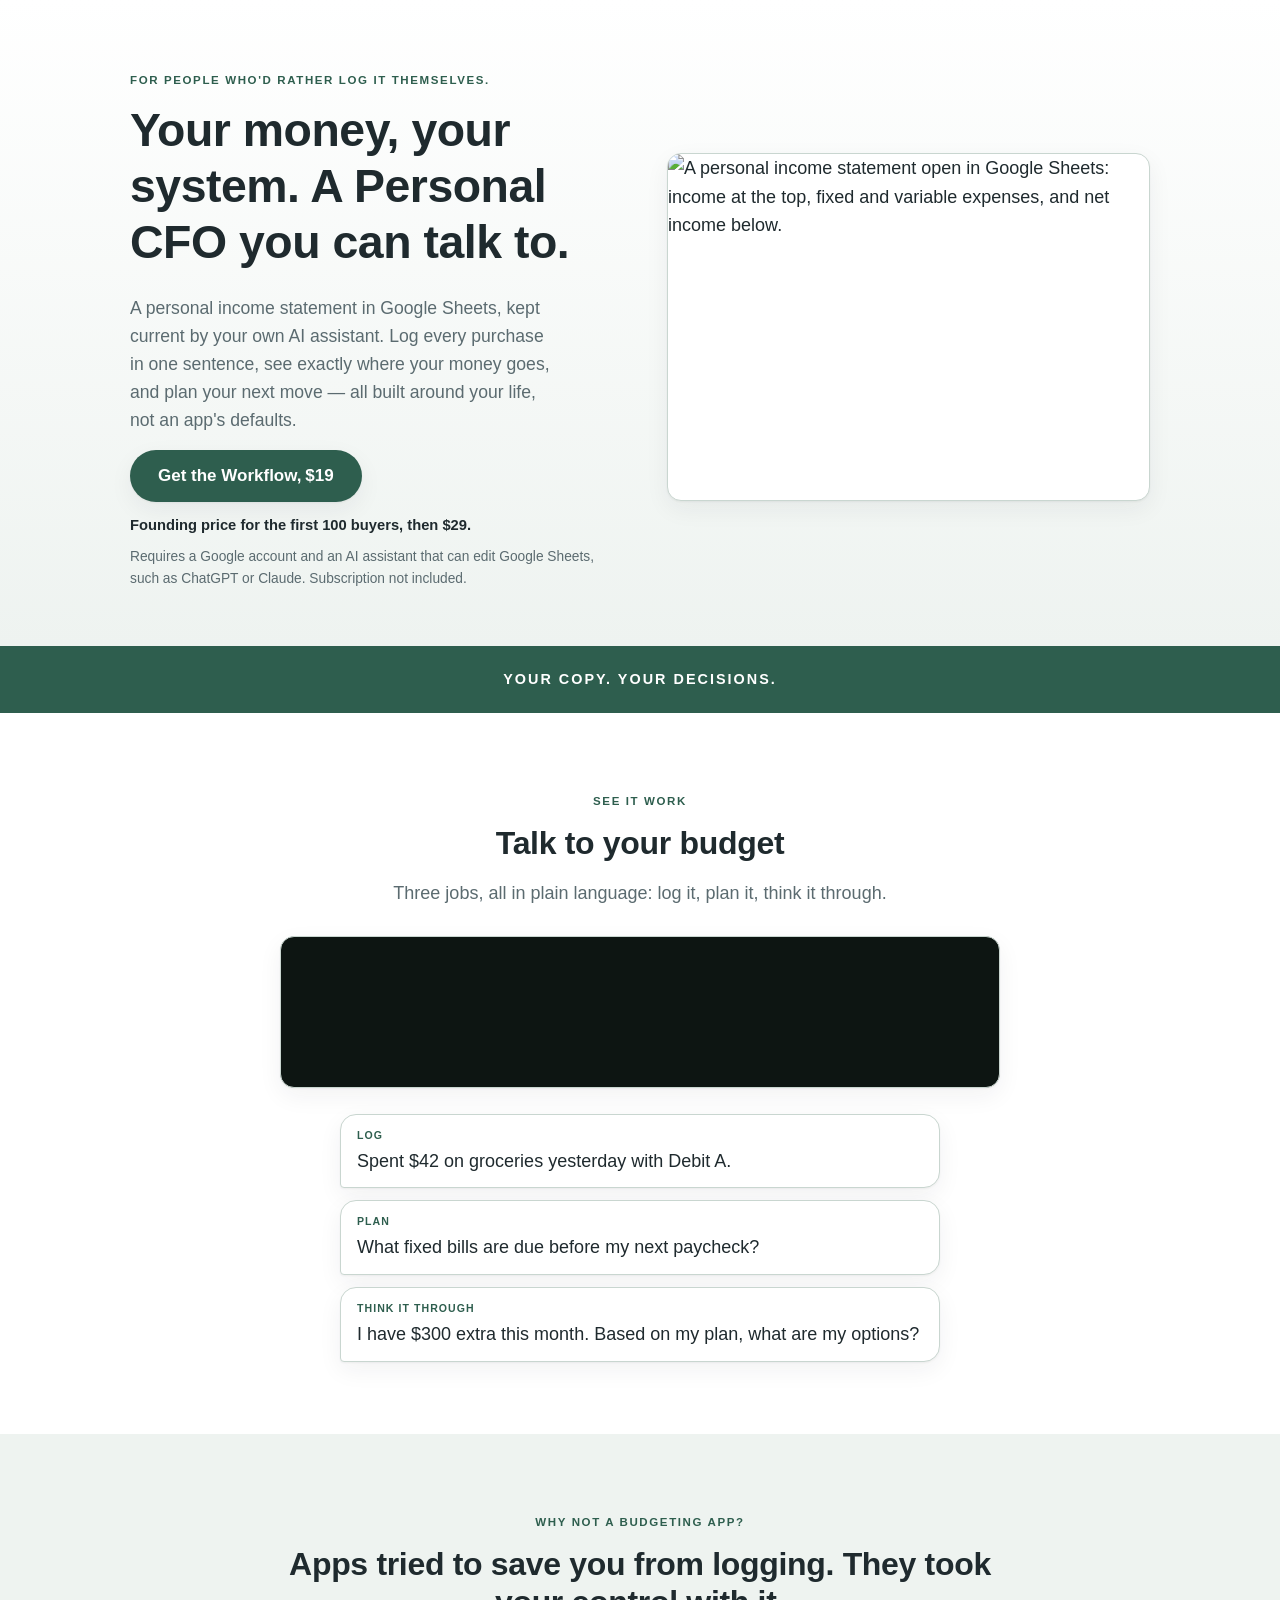
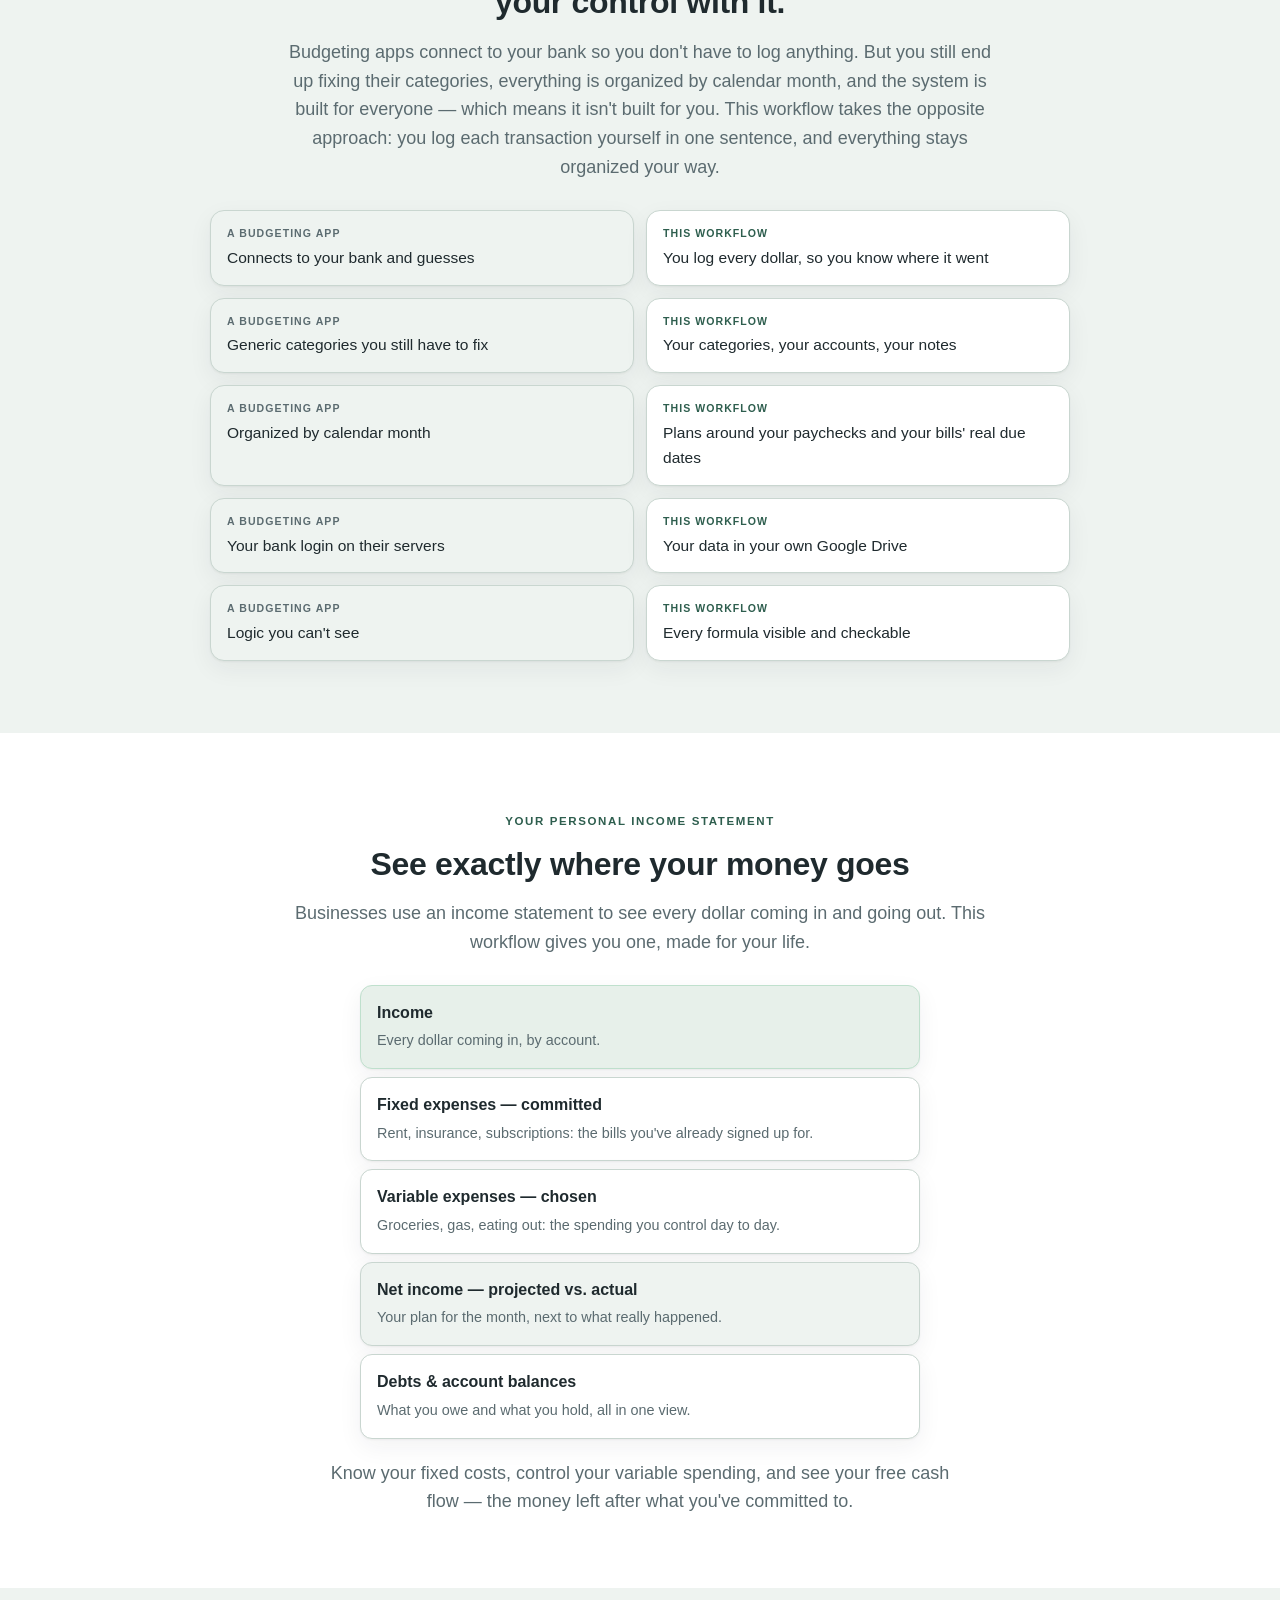
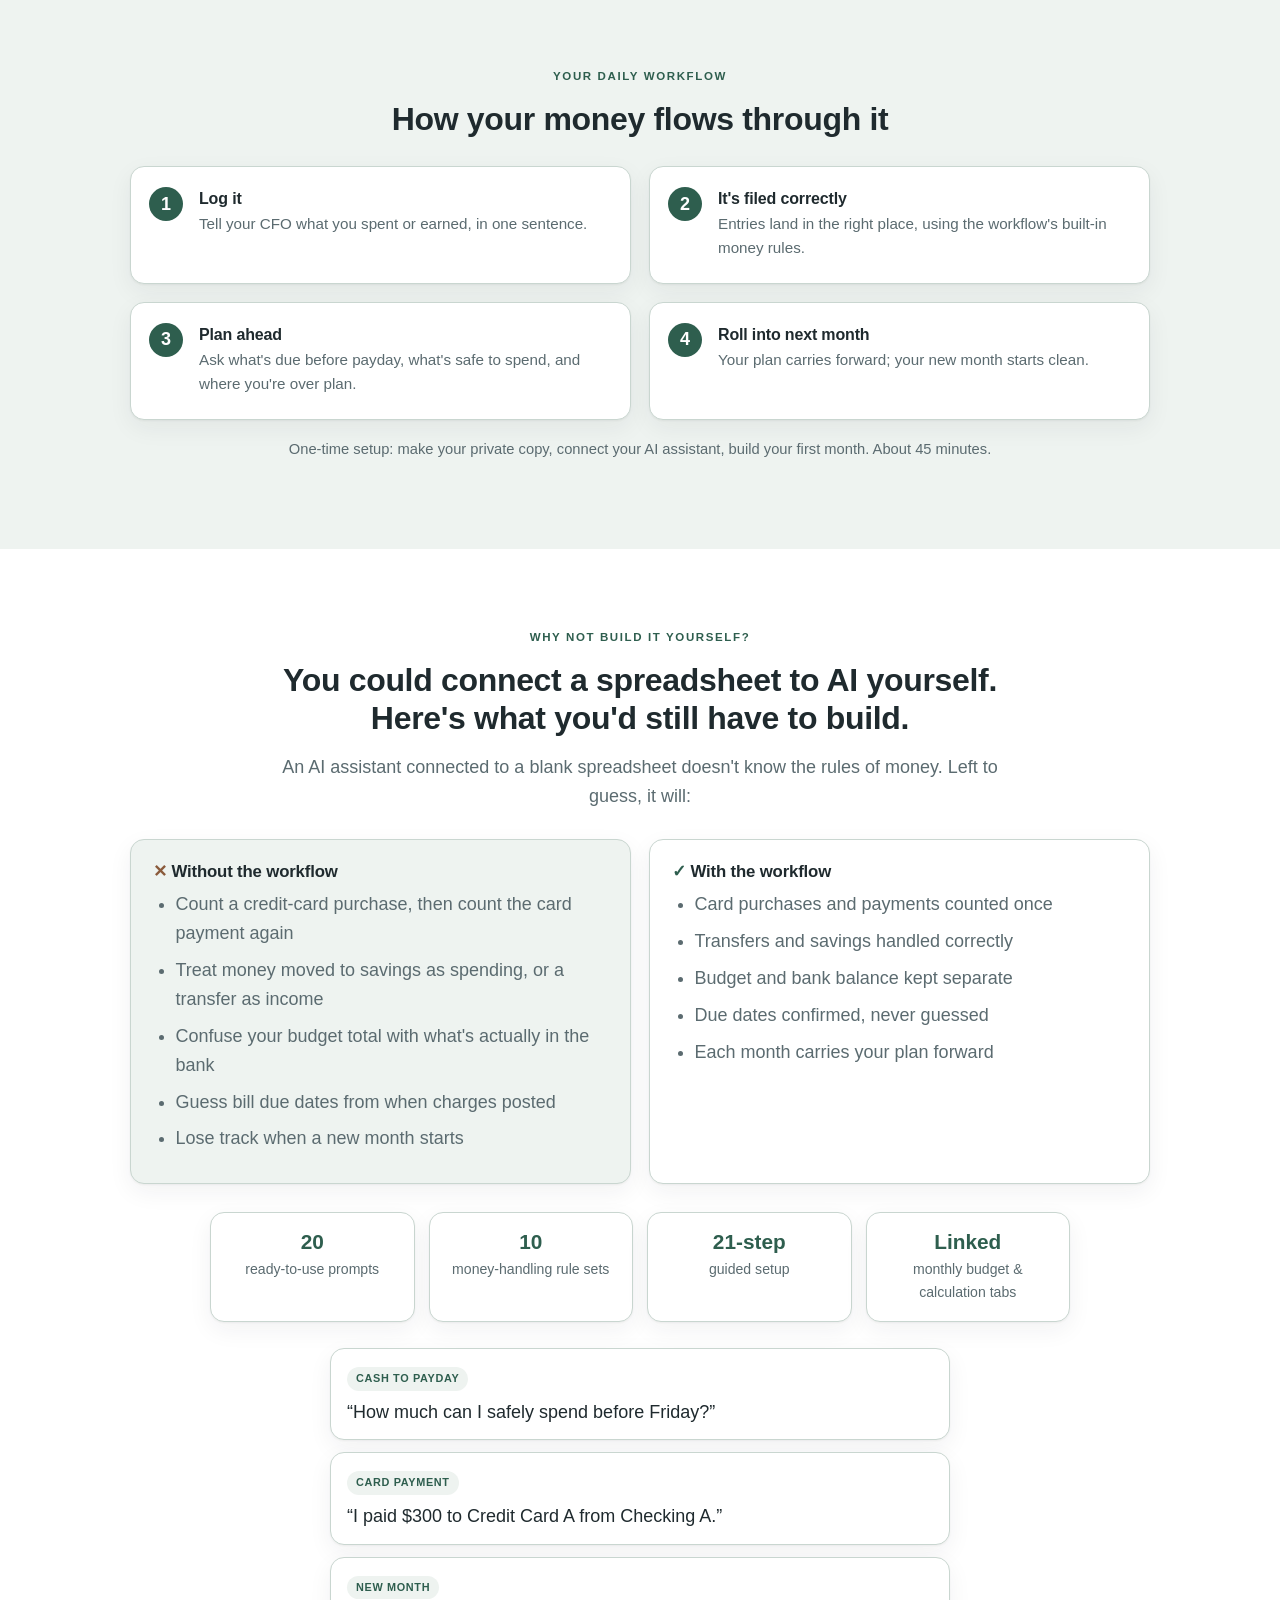
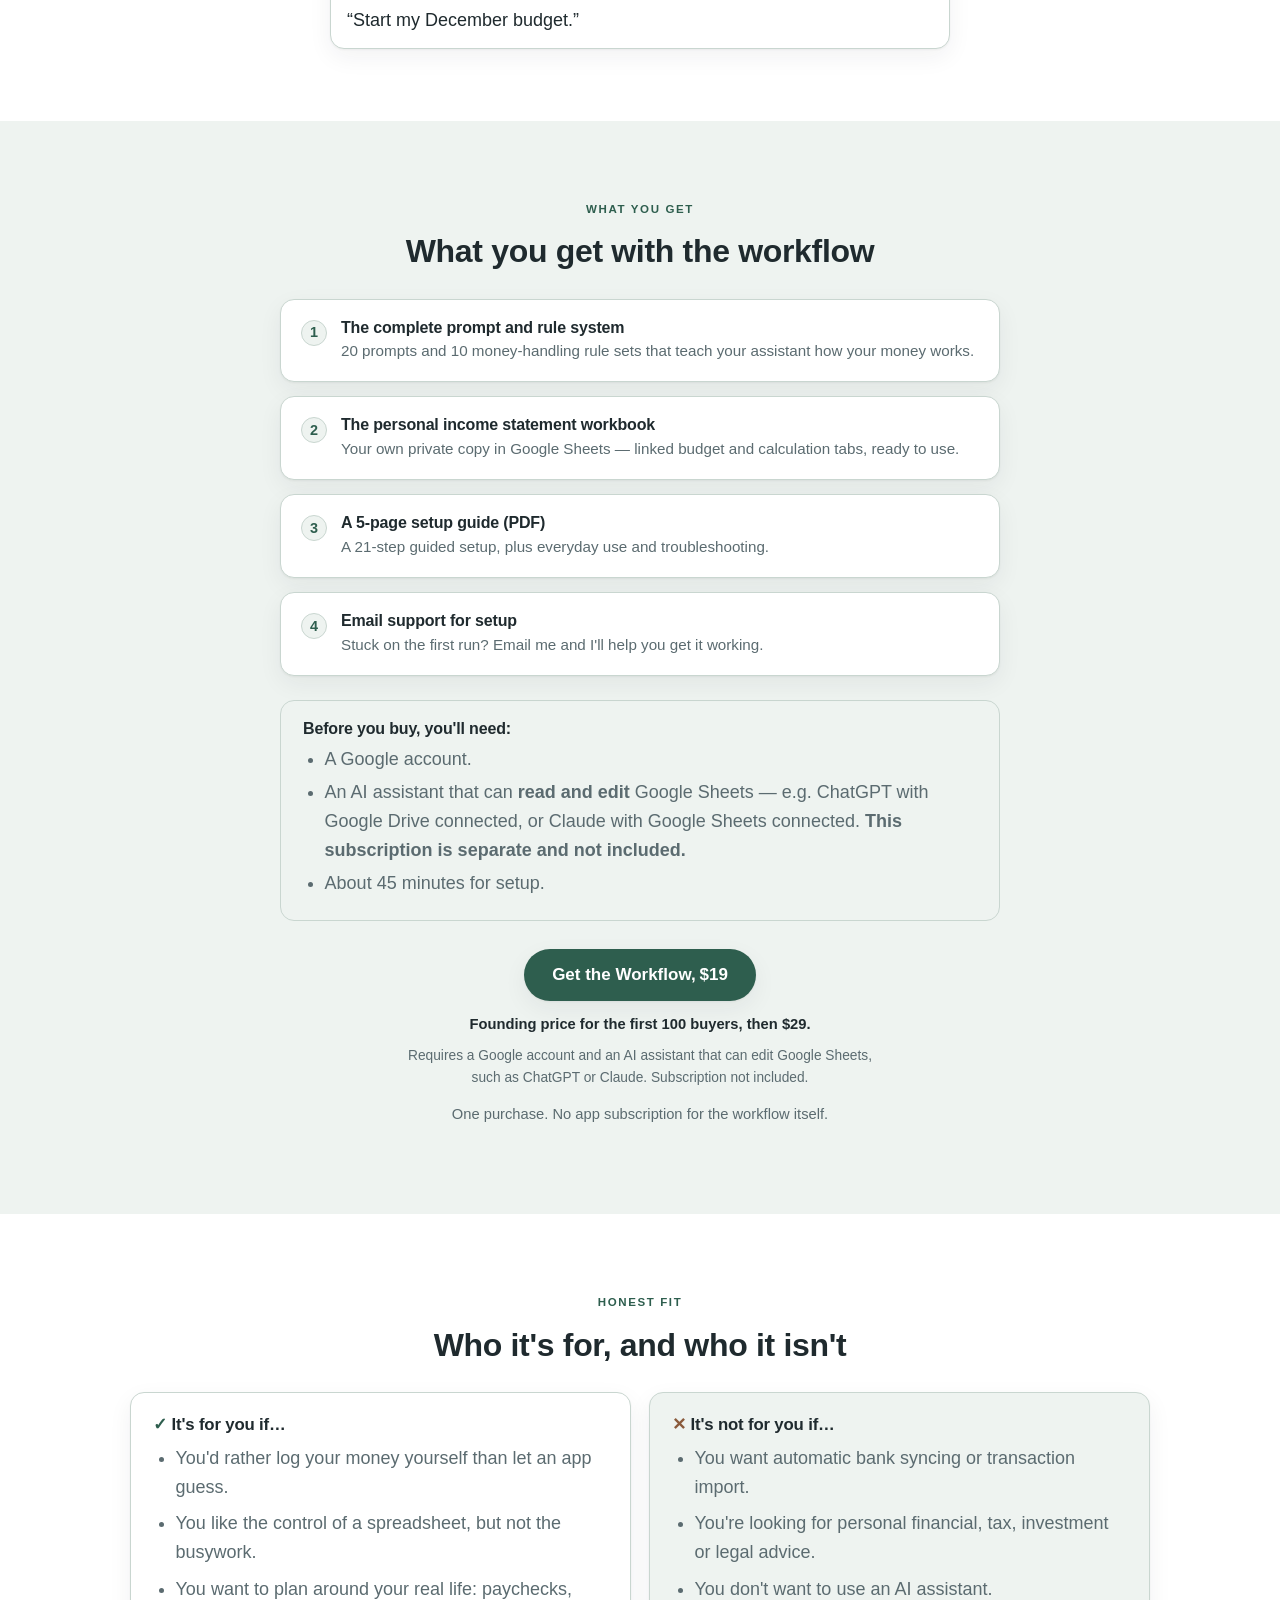
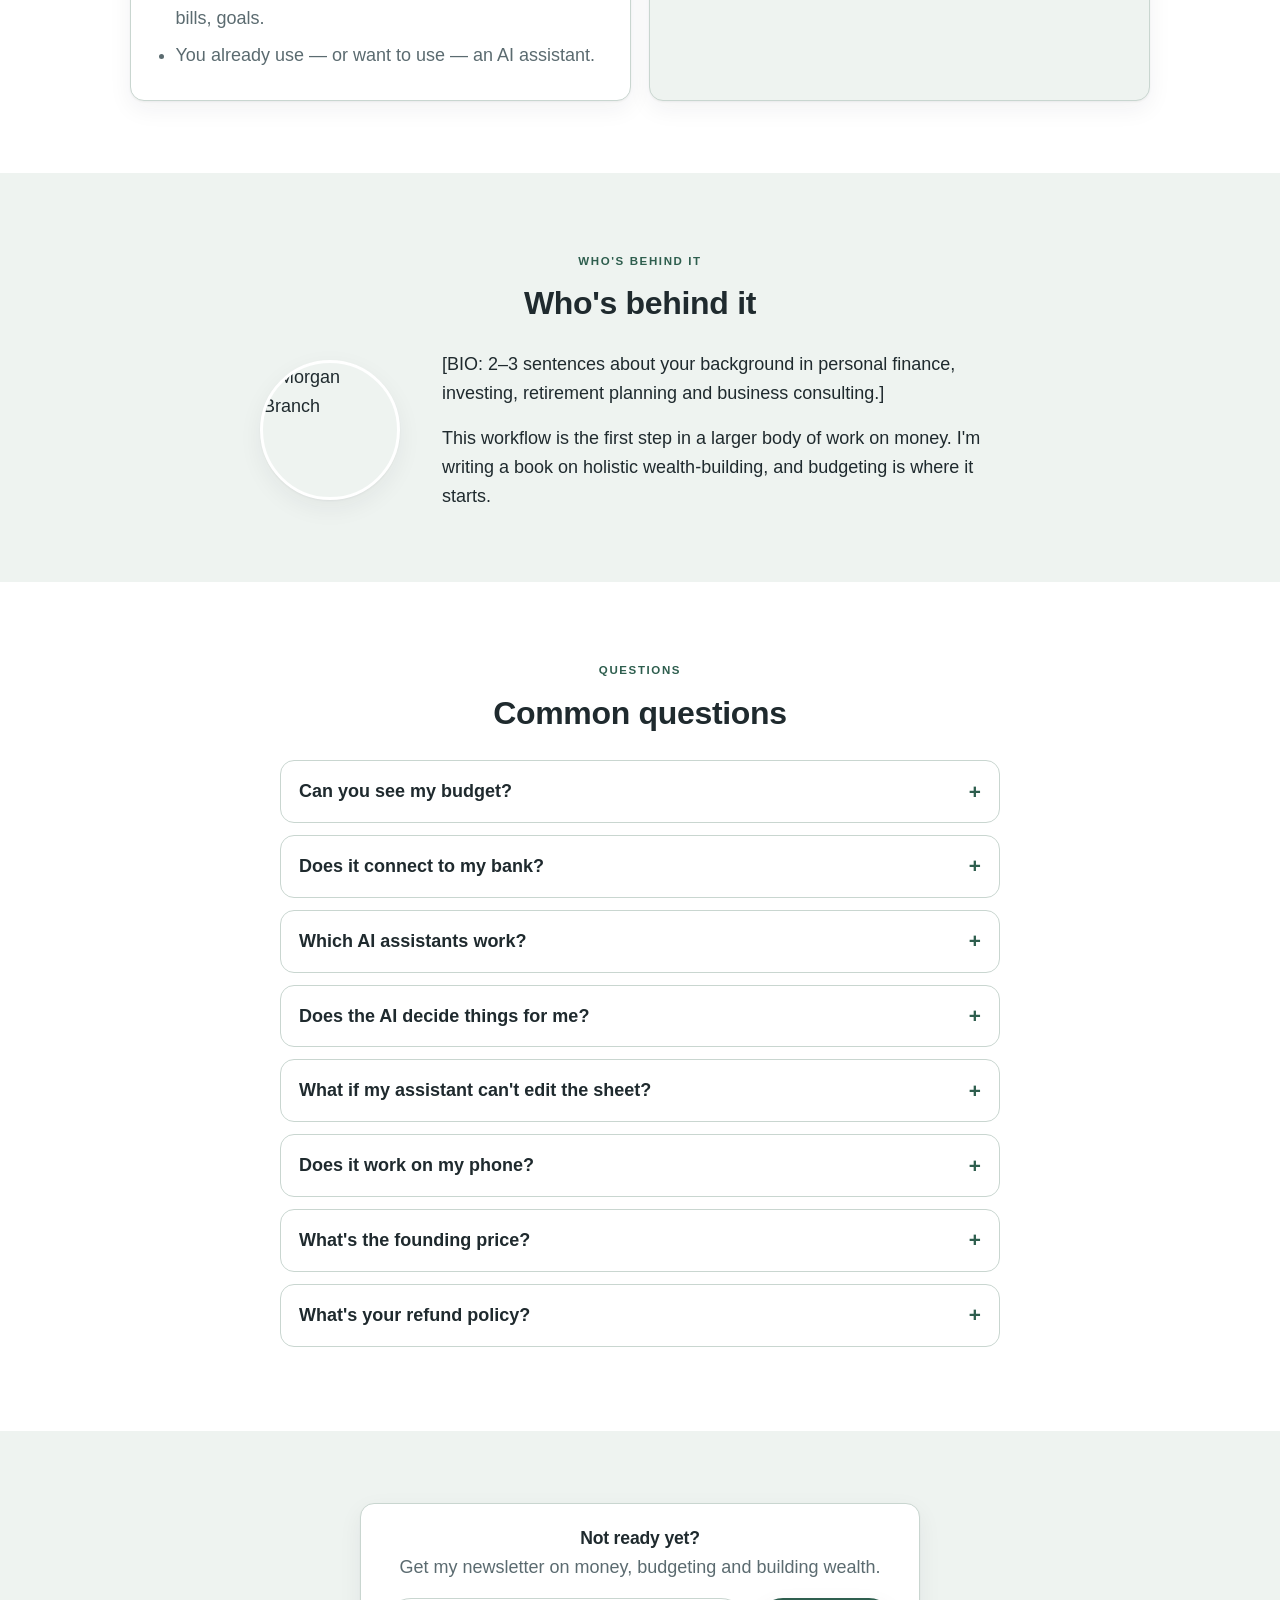
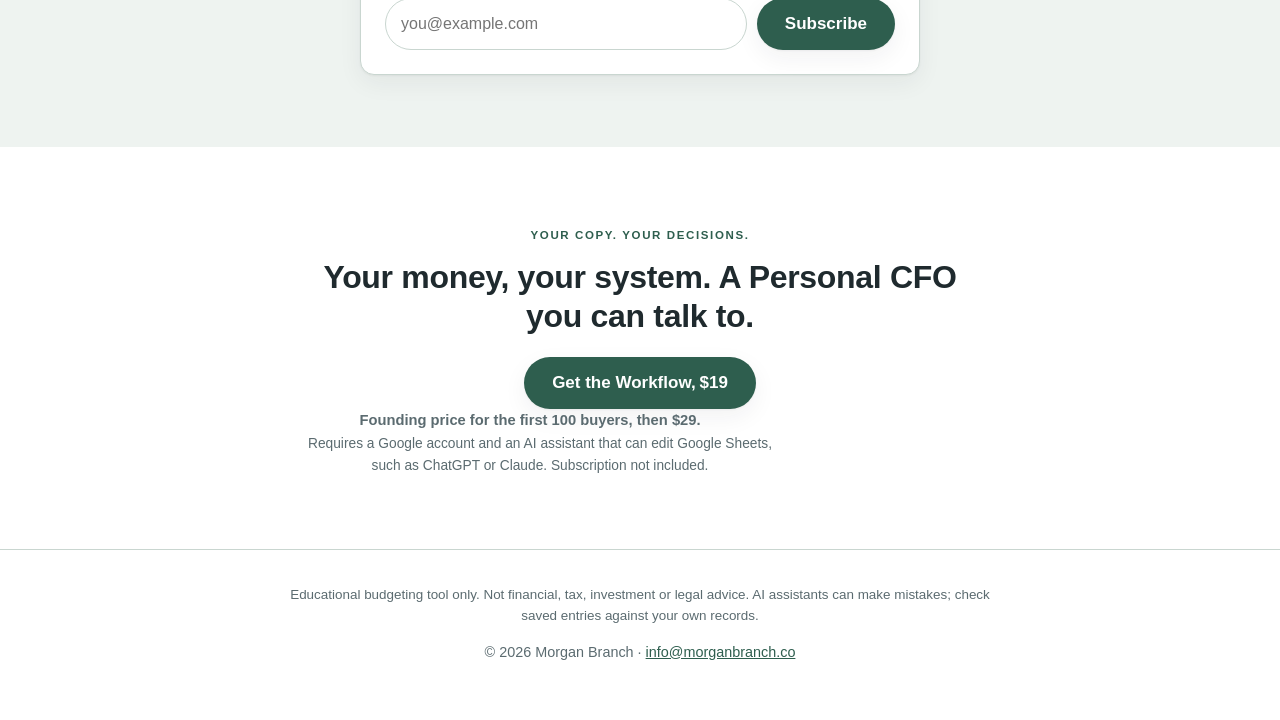
==== commit ccf54a64: "Rewrite homepage around the Personal CFO Workflow positioning Reposition from "workbook" to a comple" ====
--- a/index.html
+++ b/index.html
@@ -7,19 +7,17 @@
 <!-- ============================================================= -->
 <!--  SEO / SOCIAL                                                  -->
 <!-- ============================================================= -->
-<title>Personal Budget Workbook | Talk to Your Budget</title>
-<meta name="description" content="A Google Sheets budget plus your own AI assistant. Tell it what you spent in plain words and it keeps your budget current — and answers questions like “What bills are due before payday?”" />
+<title>[PRODUCT NAME] | Your Personal CFO</title>
+<meta name="description" content="A personal income statement in Google Sheets, kept current by your own AI assistant. Log every purchase in one sentence, see exactly where your money goes, and plan your next move — built around your life, not an app's defaults." />
 <link rel="canonical" href="https://morganbranch.co/" />
 
-<!-- Open Graph / social preview -->
 <meta property="og:type" content="website" />
-<meta property="og:title" content="Personal Budget Workbook | Talk to Your Budget" />
-<meta property="og:description" content="A Google Sheets budget you keep up with by talking to it. Report spending in plain words; your AI assistant records it and answers money questions." />
+<meta property="og:title" content="[PRODUCT NAME] | Your Personal CFO" />
+<meta property="og:description" content="Your money, your system. A personal income statement in Google Sheets plus a Personal CFO you talk to in plain language — log every dollar, see where it goes, plan your next move." />
 <meta property="og:image" content="og-image.png" /> <!-- PLACEHOLDER: 1200×630 -->
 <meta property="og:url" content="https://morganbranch.co/" />
 <meta name="twitter:card" content="summary_large_image" />
 
-<!-- Favicon -->
 <link rel="icon" href="favicon.png" /> <!-- PLACEHOLDER -->
 
 <!-- ============================================================= -->
@@ -27,471 +25,426 @@
 <!-- ============================================================= -->
 <script>
   window.CONFIG = {
-    BUY_URL: "BUY_URL",   // ← paste your Payhip "Buy Now" link, e.g. https://payhip.com/b/XXXX
-    PRICE:   "[PRICE]"    // ← e.g. "$29"
+    PRODUCT_NAME:   "[PRODUCT NAME]",        // working suggestion: "The Personal CFO Workflow"
+    BUY_URL:        "[PAYHIP PRODUCT LINK]", // your Payhip product link
+    FOUNDING_PRICE: "$19",
+    REGULAR_PRICE:  "$29",
+    GHOST_SIGNUP:   "[GHOST SIGNUP EMBED OR URL]" // your Ghost newsletter form URL (see newsletter section)
   };
 </script>
 
 <style>
-  /* ---------- Brand tokens ---------- */
   :root{
-    --green:#2E5E4E;
-    --green-dark:#244B3E;
-    --text:#1F2A2E;
-    --muted:#5B6B70;
-    --tint:#EEF3F0;
-    --border:#C9D6D0;
-    --white:#ffffff;
-    --radius:14px;
-    --maxw:1060px;
+    --green:#2E5E4E; --green-dark:#244B3E;
+    --text:#1F2A2E; --muted:#5B6B70;
+    --tint:#EEF3F0; --border:#C9D6D0; --white:#ffffff;
+    --radius:14px; --maxw:1060px;
     --shadow:0 1px 2px rgba(31,42,46,.05), 0 8px 24px rgba(31,42,46,.06);
     --font: -apple-system, BlinkMacSystemFont, "Segoe UI", Roboto, Helvetica, Arial, "Inter", sans-serif;
   }
-
   *,*::before,*::after{box-sizing:border-box}
   html{-webkit-text-size-adjust:100%}
-  body{
-    margin:0;
-    font-family:var(--font);
-    color:var(--text);
-    background:var(--white);
-    line-height:1.6;
-    font-size:17px;
-    -webkit-font-smoothing:antialiased;
-  }
+  body{margin:0;font-family:var(--font);color:var(--text);background:var(--white);line-height:1.6;font-size:17px;-webkit-font-smoothing:antialiased}
   h1,h2,h3{line-height:1.2;color:var(--text);margin:0 0 .5em;letter-spacing:-.01em}
-  h1{font-size:2rem;font-weight:800}
-  h2{font-size:1.5rem;font-weight:750}
-  h3{font-size:1.125rem;font-weight:700}
+  h1{font-size:2.1rem;font-weight:800}
+  h2{font-size:1.55rem;font-weight:750}
+  h3{font-size:1.1rem;font-weight:700}
   p{margin:0 0 1rem}
   a{color:var(--green)}
   img,video{max-width:100%;height:auto;display:block}
 
-  /* ---------- Layout helpers ---------- */
   .wrap{max-width:var(--maxw);margin:0 auto;padding:0 20px}
   .section{padding:52px 0}
   .section--tint{background:var(--tint)}
-  .section__head{max-width:680px;margin:0 auto 28px;text-align:center}
+  .section__head{max-width:720px;margin:0 auto 28px;text-align:center}
   .section__head p{color:var(--muted);margin:0}
-  .eyebrow{
-    display:inline-block;font-size:.72rem;font-weight:800;letter-spacing:.14em;
-    text-transform:uppercase;color:var(--green);margin:0 0 14px
-  }
-  .visually-hidden{
-    position:absolute;width:1px;height:1px;padding:0;margin:-1px;overflow:hidden;
-    clip:rect(0 0 0 0);white-space:nowrap;border:0
-  }
+  .eyebrow{display:inline-block;font-size:.72rem;font-weight:800;letter-spacing:.14em;text-transform:uppercase;color:var(--green);margin:0 0 14px}
   .skip{position:absolute;left:-9999px;top:0;background:var(--green);color:#fff;padding:10px 16px;border-radius:0 0 8px 0;z-index:100}
   .skip:focus{left:0}
 
-  /* ---------- Buttons ---------- */
-  .btn{
-    display:inline-flex;align-items:center;justify-content:center;gap:.5ch;
-    background:var(--green);color:#fff;text-decoration:none;font-weight:700;
-    font-size:1.0625rem;padding:15px 28px;border-radius:999px;border:0;cursor:pointer;
-    box-shadow:var(--shadow);transition:background .15s ease, transform .05s ease;
-    text-align:center;line-height:1.2;min-height:52px
-  }
+  /* Buttons + buy block */
+  .btn{display:inline-flex;align-items:center;justify-content:center;gap:.4ch;background:var(--green);color:#fff;text-decoration:none;font-weight:700;font-size:1.0625rem;padding:15px 28px;border-radius:999px;border:0;cursor:pointer;box-shadow:var(--shadow);transition:background .15s ease, transform .05s ease;text-align:center;line-height:1.2;min-height:52px}
   .btn:hover{background:var(--green-dark)}
   .btn:active{transform:translateY(1px)}
   .btn:focus-visible{outline:3px solid #90B6A6;outline-offset:3px}
   .buybox{text-align:center}
-  .fineprint{color:var(--muted);font-size:.86rem;max-width:460px;margin:12px auto 0}
-
-  /* ---------- Hero ---------- */
+  .pricenote{color:var(--text);font-size:.92rem;font-weight:600;margin:12px auto 0;max-width:460px}
+  .fineprint{color:var(--muted);font-size:.86rem;max-width:480px;margin:8px auto 0}
+
+  /* Hero */
   .hero{padding:44px 0 40px;background:linear-gradient(180deg,#fff 0%,var(--tint) 100%)}
   .hero__inner{display:grid;gap:30px;align-items:center}
-  .hero h1{font-size:2.1rem}
-  .hero__sub{font-size:1.125rem;color:var(--muted);max-width:40ch}
-  .hero__shot{
-    border:1px solid var(--border);border-radius:var(--radius);overflow:hidden;
-    box-shadow:var(--shadow);background:#fff
-  }
-  .hero__shot img{width:100%}
-
-  /* ---------- Accent band ---------- */
+  .hero h1{font-size:2.15rem}
+  .hero__sub{font-size:1.1rem;color:var(--muted);max-width:44ch}
+  .hero__shot{border:1px solid var(--border);border-radius:var(--radius);overflow:hidden;box-shadow:var(--shadow);background:#fff}
+
   .band{background:var(--green);color:#fff;text-align:center;padding:22px 20px}
   .band p{margin:0;font-weight:800;letter-spacing:.14em;text-transform:uppercase;font-size:.9rem}
 
-  /* ---------- Demo ---------- */
-  .demo__video{
-    position:relative;border:1px solid var(--border);border-radius:var(--radius);
-    overflow:hidden;box-shadow:var(--shadow);background:#0d1512;max-width:720px;margin:0 auto
-  }
-  .demo__video video{width:100%;display:block}
-  .chips{display:grid;gap:12px;max-width:560px;margin:26px auto 0}
-  .chip{
-    background:#fff;border:1px solid var(--border);border-radius:16px 16px 16px 4px;
-    padding:12px 16px;box-shadow:var(--shadow);font-weight:500
-  }
-  .chip small{display:block;color:var(--muted);font-weight:700;font-size:.68rem;letter-spacing:.08em;text-transform:uppercase;margin-bottom:3px}
-
-  /* ---------- Steps ---------- */
+  /* Demo */
+  .demo__video{position:relative;border:1px solid var(--border);border-radius:var(--radius);overflow:hidden;box-shadow:var(--shadow);background:#0d1512;max-width:720px;margin:0 auto}
+  .chips{display:grid;gap:12px;max-width:600px;margin:26px auto 0}
+  .chip{background:#fff;border:1px solid var(--border);border-radius:16px 16px 16px 4px;padding:12px 16px;box-shadow:var(--shadow);font-weight:500}
+  .chip small{display:block;color:var(--green);font-weight:800;font-size:.66rem;letter-spacing:.1em;text-transform:uppercase;margin-bottom:3px}
+
+  /* Comparison (app vs workflow) */
+  .compare{max-width:860px;margin:0 auto;display:grid;gap:12px}
+  .cmp-row{display:grid;gap:10px}
+  .cmp-cell{border:1px solid var(--border);border-radius:var(--radius);padding:14px 16px;box-shadow:var(--shadow)}
+  .cmp-app{background:var(--tint)}
+  .cmp-flow{background:#fff}
+  .cmp-cell .lab{display:block;font-size:.66rem;font-weight:800;letter-spacing:.1em;text-transform:uppercase;margin-bottom:4px}
+  .cmp-app .lab{color:var(--muted)} .cmp-flow .lab{color:var(--green)}
+  .cmp-cell p{margin:0;color:var(--text);font-size:.97rem}
+
+  /* Income statement diagram */
+  .diagram{max-width:560px;margin:0 auto;display:grid;gap:8px}
+  .layer{border:1px solid var(--border);border-radius:12px;padding:14px 16px;background:#fff;box-shadow:var(--shadow)}
+  .layer b{display:block;font-size:1rem}
+  .layer span{color:var(--muted);font-size:.9rem}
+  .layer--in{background:#e7f0ea;border-color:#bfe0cd}
+  .layer--net{background:var(--tint)}
+  .flowcap{text-align:center;color:var(--muted);max-width:620px;margin:20px auto 0}
+
+  /* Steps */
   .steps{display:grid;gap:18px;counter-reset:step}
-  .step{
-    background:#fff;border:1px solid var(--border);border-radius:var(--radius);
-    padding:22px 22px 22px 68px;position:relative;box-shadow:var(--shadow)
-  }
-  .step::before{
-    counter-increment:step;content:counter(step);
-    position:absolute;left:18px;top:20px;width:34px;height:34px;border-radius:50%;
-    background:var(--green);color:#fff;font-weight:800;display:flex;align-items:center;justify-content:center
-  }
-  .step h3{margin-bottom:.25em}
-  .step p{margin:0;color:var(--muted)}
+  .step{background:#fff;border:1px solid var(--border);border-radius:var(--radius);padding:22px 22px 22px 68px;position:relative;box-shadow:var(--shadow)}
+  .step::before{counter-increment:step;content:counter(step);position:absolute;left:18px;top:20px;width:34px;height:34px;border-radius:50%;background:var(--green);color:#fff;font-weight:800;display:flex;align-items:center;justify-content:center}
+  .step h3{margin-bottom:.25em;font-size:1rem}
+  .step p{margin:0;color:var(--muted);font-size:.95rem}
   .note{text-align:center;color:var(--muted);font-size:.92rem;margin-top:18px}
 
-  /* ---------- Feature grid ---------- */
-  .grid{display:grid;gap:16px}
-  .card{
-    background:#fff;border:1px solid var(--border);border-radius:var(--radius);
-    padding:20px;box-shadow:var(--shadow)
-  }
-  .card .tick{color:var(--green);font-weight:800;margin-right:.4ch}
-  .card h3{font-size:1rem;margin-bottom:.3em}
-  .card p{margin:0;color:var(--muted);font-size:.95rem}
-
-  /* ---------- Included ---------- */
+  /* Two columns (for/not, build-it-yourself) */
+  .two{display:grid;gap:18px}
+  .col{background:#fff;border:1px solid var(--border);border-radius:var(--radius);padding:22px;box-shadow:var(--shadow)}
+  .col h3{display:flex;align-items:center;gap:.5ch;font-size:1.05rem}
+  .col ul{margin:0;padding-left:1.25em}
+  .col li{margin:.45em 0;color:var(--muted)}
+  .col--no{background:var(--tint)}
+  .yes{color:var(--green)} .no{color:#8a5a3b}
+
+  /* Stat tiles */
+  .stats{display:grid;gap:14px;max-width:860px;margin:28px auto 0;grid-template-columns:1fr 1fr}
+  .stat{background:#fff;border:1px solid var(--border);border-radius:var(--radius);padding:18px;box-shadow:var(--shadow);text-align:center}
+  .stat b{display:block;color:var(--green);font-size:1.3rem;font-weight:800;line-height:1.1}
+  .stat span{display:block;color:var(--muted);font-size:.88rem;margin-top:4px}
+
+  /* Prompt chips */
+  .pchips{display:grid;gap:12px;max-width:620px;margin:26px auto 0}
+  .pchip{background:#fff;border:1px solid var(--border);border-radius:14px;padding:13px 16px;box-shadow:var(--shadow)}
+  .pchip .lab{display:inline-block;background:var(--tint);color:var(--green);font-weight:800;font-size:.68rem;letter-spacing:.06em;text-transform:uppercase;padding:3px 9px;border-radius:999px;margin-bottom:7px}
+  .pchip p{margin:0;font-weight:500}
+
+  /* Included */
   .included{display:grid;gap:14px;max-width:720px;margin:0 auto}
-  .inc{
-    display:flex;gap:14px;align-items:flex-start;background:#fff;border:1px solid var(--border);
-    border-radius:var(--radius);padding:18px 20px;box-shadow:var(--shadow)
-  }
-  .inc .dot{flex:0 0 auto;width:26px;height:26px;border-radius:50%;background:var(--tint);
-    border:1px solid var(--border);color:var(--green);font-weight:800;display:flex;align-items:center;justify-content:center;font-size:.9rem;margin-top:2px}
+  .inc{display:flex;gap:14px;align-items:flex-start;background:#fff;border:1px solid var(--border);border-radius:var(--radius);padding:18px 20px;box-shadow:var(--shadow)}
+  .inc .dot{flex:0 0 auto;width:26px;height:26px;border-radius:50%;background:var(--tint);border:1px solid var(--border);color:var(--green);font-weight:800;display:flex;align-items:center;justify-content:center;font-size:.9rem;margin-top:2px}
   .inc h3{font-size:1rem;margin:0 0 .15em}
   .inc p{margin:0;color:var(--muted);font-size:.95rem}
-
-  /* ---------- Requirements callout ---------- */
   .req{max-width:720px;margin:24px auto 0;background:var(--tint);border:1px solid var(--border);border-radius:var(--radius);padding:18px 22px}
   .req h3{font-size:1rem;margin-bottom:.4em}
   .req ul{margin:0;padding-left:1.2em;color:var(--muted)}
   .req li{margin:.25em 0}
 
-  /* ---------- For / Not for ---------- */
-  .two{display:grid;gap:18px}
-  .col{background:#fff;border:1px solid var(--border);border-radius:var(--radius);padding:22px;box-shadow:var(--shadow)}
-  .col h3{display:flex;align-items:center;gap:.5ch}
-  .col ul{margin:0;padding-left:1.25em}
-  .col li{margin:.4em 0;color:var(--muted)}
-  .col--no{background:var(--tint)}
-  .yes{color:var(--green)} .no{color:#8a5a3b}
-
-  /* ---------- About ---------- */
+  /* About */
   .about{display:grid;gap:22px;align-items:center;max-width:760px;margin:0 auto}
-  .about__photo{
-    width:140px;height:140px;border-radius:50%;object-fit:cover;border:3px solid #fff;
-    box-shadow:var(--shadow);background:var(--tint);margin:0 auto
-  }
+  .about__photo{width:140px;height:140px;border-radius:50%;object-fit:cover;border:3px solid #fff;box-shadow:var(--shadow);background:var(--tint);margin:0 auto}
   .about p:last-child{margin-bottom:0}
 
-  /* ---------- FAQ ---------- */
+  /* FAQ */
   .faq{max-width:720px;margin:0 auto}
   details{background:#fff;border:1px solid var(--border);border-radius:var(--radius);margin-bottom:12px;overflow:hidden}
-  summary{
-    list-style:none;cursor:pointer;padding:16px 46px 16px 18px;font-weight:700;position:relative;
-    color:var(--text)
-  }
+  summary{list-style:none;cursor:pointer;padding:16px 46px 16px 18px;font-weight:700;position:relative;color:var(--text)}
   summary::-webkit-details-marker{display:none}
   summary:focus-visible{outline:3px solid #90B6A6;outline-offset:-3px}
-  summary::after{
-    content:"+";position:absolute;right:18px;top:50%;transform:translateY(-50%);
-    font-weight:800;color:var(--green);font-size:1.3rem
-  }
+  summary::after{content:"+";position:absolute;right:18px;top:50%;transform:translateY(-50%);font-weight:800;color:var(--green);font-size:1.3rem}
   details[open] summary::after{content:"–"}
   details .body{padding:0 18px 18px;color:var(--muted)}
   details .body p{margin:0}
 
-  /* ---------- Footer ---------- */
+  /* Newsletter */
+  .news{max-width:560px;margin:0 auto;background:#fff;border:1px solid var(--border);border-radius:var(--radius);padding:24px;box-shadow:var(--shadow);text-align:center}
+  .news h3{margin-bottom:.25em}
+  .news p{color:var(--muted);margin-bottom:16px}
+  .news form{display:grid;gap:10px}
+  .news input[type=email]{width:100%;padding:13px 15px;border:1px solid var(--border);border-radius:999px;font-size:1rem;font-family:inherit}
+  .news input[type=email]:focus-visible{outline:3px solid #90B6A6;outline-offset:2px}
+  @media (min-width:520px){.news form{grid-template-columns:1fr auto}}
+
+  /* Footer */
   footer{background:#fff;border-top:1px solid var(--border);padding:34px 0 120px}
   .foot{max-width:760px;margin:0 auto;text-align:center;color:var(--muted);font-size:.9rem}
   .foot .disclaimer{font-size:.84rem;margin-bottom:14px}
   .foot a{color:var(--green)}
 
-  /* ---------- Sticky mobile buy bar ---------- */
-  .stickybar{
-    position:fixed;left:0;right:0;bottom:0;z-index:50;
-    background:rgba(255,255,255,.96);backdrop-filter:blur(6px);
-    border-top:1px solid var(--border);padding:10px 14px;
-    box-shadow:0 -6px 18px rgba(31,42,46,.08)
-  }
+  /* Sticky mobile buy bar */
+  .stickybar{position:fixed;left:0;right:0;bottom:0;z-index:50;background:rgba(255,255,255,.96);backdrop-filter:blur(6px);border-top:1px solid var(--border);padding:10px 14px;box-shadow:0 -6px 18px rgba(31,42,46,.08)}
   .stickybar .btn{width:100%;padding:14px 20px}
 
-  /* ---------- Responsive ---------- */
   @media (min-width:720px){
     body{font-size:18px}
     h1{font-size:2.6rem}
-    .hero h1{font-size:2.8rem}
+    .hero h1{font-size:2.9rem}
     h2{font-size:2rem}
     .section{padding:72px 0}
     .hero{padding:64px 0 56px}
     .hero__inner{grid-template-columns:1.05fr 1fr}
-    .steps{grid-template-columns:repeat(3,1fr)}
-    .grid{grid-template-columns:repeat(3,1fr)}
+    .steps{grid-template-columns:repeat(2,1fr)}
     .two{grid-template-columns:1fr 1fr}
+    .stats{grid-template-columns:repeat(4,1fr)}
+    .cmp-row{grid-template-columns:1fr 1fr;gap:12px}
     .about{grid-template-columns:160px 1fr;text-align:left}
     .about__photo{margin:0}
-    .stickybar{display:none}      /* desktop: in-page buttons are enough */
+    .stickybar{display:none}
     footer{padding-bottom:40px}
   }
-  @media (prefers-reduced-motion:reduce){
-    *{animation:none!important;transition:none!important;scroll-behavior:auto!important}
-  }
+  @media (prefers-reduced-motion:reduce){*{animation:none!important;transition:none!important;scroll-behavior:auto!important}}
 </style>
 </head>
 
 <body>
-<a class="skip" href="#included">Skip to what's included</a>
-
-<!-- ============================================================= -->
-<!--  1 · HERO                                                      -->
-<!-- ============================================================= -->
+<a class="skip" href="#included">Skip to what you get</a>
+
+<!-- 1 · HERO -->
 <header class="hero">
   <div class="wrap hero__inner">
     <div>
-      <span class="eyebrow">Your copy. Your decisions.</span>
-      <h1>A budget you keep up with by talking to it.</h1>
-      <p class="hero__sub">A Google Sheets budget plus your own AI assistant. Tell it what you spent in plain words; it keeps your budget current and answers questions like “What bills are due before payday?”</p>
+      <span class="eyebrow">For people who'd rather log it themselves.</span>
+      <h1>Your money, your system. A Personal CFO you can talk to.</h1>
+      <p class="hero__sub">A personal income statement in Google Sheets, kept current by your own AI assistant. Log every purchase in one sentence, see exactly where your money goes, and plan your next move — all built around your life, not an app's defaults.</p>
       <div class="buybox" style="text-align:left">
-        <a class="btn" data-buy href="#">Get the Workbook — <span data-price>[PRICE]</span></a>
-        <p class="fineprint" style="margin-left:0;text-align:left">Requires a Google account and an AI assistant that can edit Google Sheets (e.g., ChatGPT or Claude). Subscription not included.</p>
+        <a class="btn" data-buy href="#">Get the Workflow, <span data-price>$19</span></a>
+        <p class="pricenote" style="margin-left:0;text-align:left">Founding price for the first 100 buyers, then <span data-regular>$29</span>.</p>
+        <p class="fineprint" style="margin-left:0;text-align:left">Requires a Google account and an AI assistant that can edit Google Sheets, such as ChatGPT or Claude. Subscription not included.</p>
       </div>
     </div>
     <div class="hero__shot">
-      <!-- PLACEHOLDER: hero-sheet.png — a real screenshot of the workbook -->
+      <!-- PLACEHOLDER: hero-sheet.png — screenshot of the workbook -->
       <img src="hero-sheet.png" width="1000" height="720"
-           alt="The Personal Budget Workbook open in Google Sheets, showing a monthly budget with category balances." />
+           alt="A personal income statement open in Google Sheets: income at the top, fixed and variable expenses, and net income below." />
     </div>
   </div>
 </header>
 
 <div class="band"><p>Your copy. Your decisions.</p></div>
 
-<!-- ============================================================= -->
-<!--  2 · DEMO (show it working)                                    -->
-<!-- ============================================================= -->
+<!-- 2 · DEMO -->
 <section class="section" id="demo">
   <div class="wrap">
     <div class="section__head">
       <span class="eyebrow">See it work</span>
-      <h2>Type one sentence. Watch the budget update.</h2>
-      <p>No forms, no categories to click through — just tell it what happened.</p>
-    </div>
-
+      <h2>Talk to your budget</h2>
+      <p>Three jobs, all in plain language: log it, plan it, think it through.</p>
+    </div>
     <div class="demo__video">
       <!-- PLACEHOLDER: demo.mp4 (15–20s, muted) + demo-poster.png -->
       <video autoplay muted loop playsinline preload="none" poster="demo-poster.png"
-             aria-label="Screen recording: typing “Spent $42 on groceries with Debit A” and the budget sheet updating.">
+             aria-label="Screen recording: typing “Spent $42 on groceries with Debit A” and the income statement updating.">
         <source src="demo.mp4" type="video/mp4" />
       </video>
     </div>
-
-    <div class="chips" aria-label="Example things you can say to your assistant">
-      <div class="chip"><small>You say</small>Spent $42 on groceries yesterday with Debit A.</div>
-      <div class="chip"><small>You say</small>Got paid $1,850 into Checking A today.</div>
-      <div class="chip"><small>You ask</small>What bills are due before my next paycheck?</div>
-    </div>
-  </div>
-</section>
-
-<!-- ============================================================= -->
-<!--  3 · THE PROBLEM                                               -->
-<!-- ============================================================= -->
-<section class="section section--tint">
-  <div class="wrap section__head" style="margin-bottom:0">
-    <span class="eyebrow">Why budgets usually fail</span>
-    <h2>It’s not discipline. It’s data entry.</h2>
-    <p>Most budgets fall apart because logging every purchase gets tedious — not because people lack willpower. This workbook turns record-keeping into one sentence per purchase, so staying current stops being a chore.</p>
-  </div>
-</section>
-
-<!-- ============================================================= -->
-<!--  4 · HOW IT WORKS                                              -->
-<!-- ============================================================= -->
-<section class="section" id="how">
-  <div class="wrap">
-    <div class="section__head">
-      <span class="eyebrow">How it works</span>
-      <h2>Three steps to a budget that keeps itself current</h2>
+    <div class="chips" aria-label="Examples of what you can say to your Personal CFO">
+      <div class="chip"><small>Log</small>Spent $42 on groceries yesterday with Debit A.</div>
+      <div class="chip"><small>Plan</small>What fixed bills are due before my next paycheck?</div>
+      <div class="chip"><small>Think it through</small>I have $300 extra this month. Based on my plan, what are my options?</div>
+    </div>
+  </div>
+</section>
+
+<!-- 3 · WHY NOT A BUDGETING APP -->
+<section class="section section--tint" id="why-app">
+  <div class="wrap">
+    <div class="section__head">
+      <span class="eyebrow">Why not a budgeting app?</span>
+      <h2>Apps tried to save you from logging. They took your control with it.</h2>
+      <p>Budgeting apps connect to your bank so you don't have to log anything. But you still end up fixing their categories, everything is organized by calendar month, and the system is built for everyone — which means it isn't built for you. This workflow takes the opposite approach: you log each transaction yourself in one sentence, and everything stays organized your way.</p>
+    </div>
+    <div class="compare">
+      <div class="cmp-row">
+        <div class="cmp-cell cmp-app"><span class="lab">A budgeting app</span><p>Connects to your bank and guesses</p></div>
+        <div class="cmp-cell cmp-flow"><span class="lab">This workflow</span><p>You log every dollar, so you know where it went</p></div>
+      </div>
+      <div class="cmp-row">
+        <div class="cmp-cell cmp-app"><span class="lab">A budgeting app</span><p>Generic categories you still have to fix</p></div>
+        <div class="cmp-cell cmp-flow"><span class="lab">This workflow</span><p>Your categories, your accounts, your notes</p></div>
+      </div>
+      <div class="cmp-row">
+        <div class="cmp-cell cmp-app"><span class="lab">A budgeting app</span><p>Organized by calendar month</p></div>
+        <div class="cmp-cell cmp-flow"><span class="lab">This workflow</span><p>Plans around your paychecks and your bills' real due dates</p></div>
+      </div>
+      <div class="cmp-row">
+        <div class="cmp-cell cmp-app"><span class="lab">A budgeting app</span><p>Your bank login on their servers</p></div>
+        <div class="cmp-cell cmp-flow"><span class="lab">This workflow</span><p>Your data in your own Google Drive</p></div>
+      </div>
+      <div class="cmp-row">
+        <div class="cmp-cell cmp-app"><span class="lab">A budgeting app</span><p>Logic you can't see</p></div>
+        <div class="cmp-cell cmp-flow"><span class="lab">This workflow</span><p>Every formula visible and checkable</p></div>
+      </div>
+    </div>
+  </div>
+</section>
+
+<!-- 4 · PERSONAL INCOME STATEMENT -->
+<section class="section" id="statement">
+  <div class="wrap">
+    <div class="section__head">
+      <span class="eyebrow">Your personal income statement</span>
+      <h2>See exactly where your money goes</h2>
+      <p>Businesses use an income statement to see every dollar coming in and going out. This workflow gives you one, made for your life.</p>
+    </div>
+    <div class="diagram" aria-label="The layers of your personal income statement">
+      <div class="layer layer--in"><b>Income</b><span>Every dollar coming in, by account.</span></div>
+      <div class="layer"><b>Fixed expenses — committed</b><span>Rent, insurance, subscriptions: the bills you've already signed up for.</span></div>
+      <div class="layer"><b>Variable expenses — chosen</b><span>Groceries, gas, eating out: the spending you control day to day.</span></div>
+      <div class="layer layer--net"><b>Net income — projected vs. actual</b><span>Your plan for the month, next to what really happened.</span></div>
+      <div class="layer"><b>Debts &amp; account balances</b><span>What you owe and what you hold, all in one view.</span></div>
+    </div>
+    <p class="flowcap">Know your fixed costs, control your variable spending, and see your free cash flow — the money left after what you've committed to.</p>
+  </div>
+</section>
+
+<!-- 5 · DAILY WORKFLOW -->
+<section class="section section--tint" id="workflow">
+  <div class="wrap">
+    <div class="section__head">
+      <span class="eyebrow">Your daily workflow</span>
+      <h2>How your money flows through it</h2>
     </div>
     <div class="steps">
-      <div class="step">
-        <h3>Copy the workbook</h3>
-        <p>Make your own private copy of the Google Sheets workbook in one click.</p>
-      </div>
-      <div class="step">
-        <h3>Connect your AI assistant</h3>
-        <p>Link ChatGPT, Claude or another assistant to Google so it can read and edit your sheet.</p>
-      </div>
-      <div class="step">
-        <h3>Just talk to it</h3>
-        <p>Report spending, ask questions, and plan to payday — all in plain language.</p>
-      </div>
-    </div>
-    <p class="note">One-time setup takes about 45 minutes. After that, it’s one sentence at a time.</p>
-  </div>
-</section>
-
-<!-- ============================================================= -->
-<!--  5 · WHAT IT HANDLES (feature grid)                            -->
-<!-- ============================================================= -->
-<section class="section section--tint" id="features">
-  <div class="wrap">
-    <div class="section__head">
-      <span class="eyebrow">What makes it different</span>
-      <h2>What it handles that other templates don’t</h2>
-      <p>The accounting other “budget templates” quietly get wrong — handled correctly, so your numbers actually mean something.</p>
-    </div>
-    <div class="grid">
-      <div class="card">
-        <h3><span class="tick">✓</span>Budget ≠ bank balance</h3>
-        <p>“$215 left for groceries” is your plan, not the cash in your account. It keeps the two separate so you never confuse them.</p>
-      </div>
-      <div class="card">
-        <h3><span class="tick">✓</span>Credit cards, done right</h3>
-        <p>Card purchases and the payments that cover them are tracked without double-counting a single dollar.</p>
-      </div>
-      <div class="card">
-        <h3><span class="tick">✓</span>Transfers, savings &amp; fees</h3>
-        <p>Moving money between accounts, saving, and fees are each counted once — correctly.</p>
-      </div>
-      <div class="card">
-        <h3><span class="tick">✓</span>Start mid-month</h3>
-        <p>Jumping in on the 14th? It catches you up from the 1st so the month still adds up.</p>
-      </div>
-      <div class="card">
-        <h3><span class="tick">✓</span>New month, carried forward</h3>
-        <p>Each new month starts from your carried-forward plan instead of a blank page.</p>
-      </div>
-      <div class="card">
-        <h3><span class="tick">✓</span>You stay in charge</h3>
-        <p>The assistant proposes or records only what you approve. Every decision is yours.</p>
-      </div>
-    </div>
-  </div>
-</section>
-
-<!-- ============================================================= -->
-<!--  6 · WHAT'S INCLUDED                                           -->
-<!-- ============================================================= -->
-<section class="section" id="included">
+      <div class="step"><h3>Log it</h3><p>Tell your CFO what you spent or earned, in one sentence.</p></div>
+      <div class="step"><h3>It's filed correctly</h3><p>Entries land in the right place, using the workflow's built-in money rules.</p></div>
+      <div class="step"><h3>Plan ahead</h3><p>Ask what's due before payday, what's safe to spend, and where you're over plan.</p></div>
+      <div class="step"><h3>Roll into next month</h3><p>Your plan carries forward; your new month starts clean.</p></div>
+    </div>
+    <p class="note">One-time setup: make your private copy, connect your AI assistant, build your first month. About 45 minutes.</p>
+  </div>
+</section>
+
+<!-- 6 · WHY NOT DIY -->
+<section class="section" id="diy">
+  <div class="wrap">
+    <div class="section__head">
+      <span class="eyebrow">Why not build it yourself?</span>
+      <h2>You could connect a spreadsheet to AI yourself. Here's what you'd still have to build.</h2>
+      <p>An AI assistant connected to a blank spreadsheet doesn't know the rules of money. Left to guess, it will:</p>
+    </div>
+    <div class="two">
+      <div class="col col--no">
+        <h3><span class="no">✕</span> Without the workflow</h3>
+        <ul>
+          <li>Count a credit-card purchase, then count the card payment again</li>
+          <li>Treat money moved to savings as spending, or a transfer as income</li>
+          <li>Confuse your budget total with what's actually in the bank</li>
+          <li>Guess bill due dates from when charges posted</li>
+          <li>Lose track when a new month starts</li>
+        </ul>
+      </div>
+      <div class="col">
+        <h3><span class="yes">✓</span> With the workflow</h3>
+        <ul>
+          <li>Card purchases and payments counted once</li>
+          <li>Transfers and savings handled correctly</li>
+          <li>Budget and bank balance kept separate</li>
+          <li>Due dates confirmed, never guessed</li>
+          <li>Each month carries your plan forward</li>
+        </ul>
+      </div>
+    </div>
+    <div class="stats">
+      <div class="stat"><b>20</b><span>ready-to-use prompts</span></div>
+      <div class="stat"><b>10</b><span>money-handling rule sets</span></div>
+      <div class="stat"><b>21-step</b><span>guided setup</span></div>
+      <div class="stat"><b>Linked</b><span>monthly budget &amp; calculation tabs</span></div>
+    </div>
+    <div class="pchips" aria-label="Example things you can say">
+      <div class="pchip"><span class="lab">Cash to payday</span><p>“How much can I safely spend before Friday?”</p></div>
+      <div class="pchip"><span class="lab">Card payment</span><p>“I paid $300 to Credit Card A from Checking A.”</p></div>
+      <div class="pchip"><span class="lab">New month</span><p>“Start my December budget.”</p></div>
+    </div>
+  </div>
+</section>
+
+<!-- 7 · WHAT YOU GET -->
+<section class="section section--tint" id="included">
   <div class="wrap">
     <div class="section__head">
       <span class="eyebrow">What you get</span>
-      <h2>What’s included</h2>
+      <h2>What you get with the workflow</h2>
     </div>
     <div class="included">
-      <div class="inc"><span class="dot">1</span><div>
-        <h3>The Google Sheets workbook</h3>
-        <p>A link to make your own private copy — yours to keep and edit.</p>
-      </div></div>
-      <div class="inc"><span class="dot">2</span><div>
-        <h3>A 5-page setup guide (PDF)</h3>
-        <p>A 5-step quick start, plus everyday use and troubleshooting.</p>
-      </div></div>
-      <div class="inc"><span class="dot">3</span><div>
-        <h3>Built-in Prompt Library tab</h3>
-        <p>Example phrases and the detailed rules your assistant follows, right inside the sheet.</p>
-      </div></div>
-      <div class="inc"><span class="dot">4</span><div>
-        <h3>Email support for setup</h3>
-        <p>Stuck on the first run? Email me and I’ll help you get it working.</p>
-      </div></div>
+      <div class="inc"><span class="dot">1</span><div><h3>The complete prompt and rule system</h3><p>20 prompts and 10 money-handling rule sets that teach your assistant how your money works.</p></div></div>
+      <div class="inc"><span class="dot">2</span><div><h3>The personal income statement workbook</h3><p>Your own private copy in Google Sheets — linked budget and calculation tabs, ready to use.</p></div></div>
+      <div class="inc"><span class="dot">3</span><div><h3>A 5-page setup guide (PDF)</h3><p>A 21-step guided setup, plus everyday use and troubleshooting.</p></div></div>
+      <div class="inc"><span class="dot">4</span><div><h3>Email support for setup</h3><p>Stuck on the first run? Email me and I'll help you get it working.</p></div></div>
     </div>
 
     <div class="req">
-      <h3>Before you buy, you’ll need:</h3>
+      <h3>Before you buy, you'll need:</h3>
       <ul>
         <li>A Google account.</li>
         <li>An AI assistant that can <strong>read and edit</strong> Google Sheets — e.g. ChatGPT with Google Drive connected, or Claude with Google Sheets connected. <strong>This subscription is separate and not included.</strong></li>
-        <li>About 45 minutes for first-time setup.</li>
+        <li>About 45 minutes for setup.</li>
       </ul>
     </div>
 
     <div class="buybox" style="margin-top:28px">
-      <a class="btn" data-buy href="#">Get the Workbook — <span data-price>[PRICE]</span></a>
-      <p class="fineprint">Requires a Google account and an AI assistant that can edit Google Sheets (e.g., ChatGPT or Claude). Subscription not included.</p>
-    </div>
-  </div>
-</section>
-
-<!-- ============================================================= -->
-<!--  7 · FOR / NOT FOR                                             -->
-<!-- ============================================================= -->
-<section class="section section--tint">
+      <a class="btn" data-buy href="#">Get the Workflow, <span data-price>$19</span></a>
+      <p class="pricenote">Founding price for the first 100 buyers, then <span data-regular>$29</span>.</p>
+      <p class="fineprint">Requires a Google account and an AI assistant that can edit Google Sheets, such as ChatGPT or Claude. Subscription not included.</p>
+      <p class="note" style="margin-top:14px">One purchase. No app subscription for the workflow itself.</p>
+    </div>
+  </div>
+</section>
+
+<!-- 8 · WHO IT'S FOR -->
+<section class="section" id="fit">
   <div class="wrap">
     <div class="section__head">
       <span class="eyebrow">Honest fit</span>
-      <h2>Who it’s for — and who it isn’t</h2>
+      <h2>Who it's for, and who it isn't</h2>
     </div>
     <div class="two">
       <div class="col">
-        <h3><span class="yes">✓</span> It’s for you if…</h3>
+        <h3><span class="yes">✓</span> It's for you if…</h3>
         <ul>
-          <li>You want a real budget without the bookkeeping chore.</li>
+          <li>You'd rather log your money yourself than let an app guess.</li>
+          <li>You like the control of a spreadsheet, but not the busywork.</li>
+          <li>You want to plan around your real life: paychecks, bills, goals.</li>
           <li>You already use — or want to use — an AI assistant.</li>
-          <li>You like being the one who makes the call on your money.</li>
         </ul>
       </div>
       <div class="col col--no">
-        <h3><span class="no">✕</span> It’s not for you if…</h3>
+        <h3><span class="no">✕</span> It's not for you if…</h3>
         <ul>
-          <li>You want automatic bank syncing or transaction import — there’s none, by design.</li>
-          <li>You’re looking for personal financial, tax, investment or legal advice.</li>
-          <li>You’d rather not use an AI assistant at all.</li>
+          <li>You want automatic bank syncing or transaction import.</li>
+          <li>You're looking for personal financial, tax, investment or legal advice.</li>
+          <li>You don't want to use an AI assistant.</li>
         </ul>
       </div>
     </div>
-    <p class="note">No bank connection means nothing links to your accounts and your copy stays private — you report activity in plain words and stay in control.</p>
-  </div>
-</section>
-
-<!-- ============================================================= -->
-<!--  8 · ABOUT MORGAN                                              -->
-<!-- ============================================================= -->
-<section class="section" id="about">
-  <div class="wrap">
-    <div class="section__head">
-      <span class="eyebrow">Who’s behind it</span>
-      <h2>About Morgan</h2>
+  </div>
+</section>
+
+<!-- 9 · ABOUT -->
+<section class="section section--tint" id="about">
+  <div class="wrap">
+    <div class="section__head">
+      <span class="eyebrow">Who's behind it</span>
+      <h2>Who's behind it</h2>
     </div>
     <div class="about">
       <!-- PLACEHOLDER: morgan.jpg — a professional photo -->
-      <img class="about__photo" src="morgan.jpg" width="160" height="160"
-           alt="Morgan Branch" loading="lazy" />
+      <img class="about__photo" src="morgan.jpg" width="160" height="160" alt="Morgan Branch" loading="lazy" />
       <div>
-        <!-- PLACEHOLDER: [BIO] — 2–3 sentences about your background in personal finance,
-             investing, retirement planning and business consulting, and the book you're writing
-             on holistic wealth-building. -->
+        <!-- PLACEHOLDER: [BIO] — 2–3 sentences about your background in money/finance. -->
         <p>[BIO: 2–3 sentences about your background in personal finance, investing, retirement planning and business consulting.]</p>
-        <p>I’m currently writing a book on holistic wealth-building — this workbook is one of the everyday tools that philosophy is built on.</p>
-      </div>
-    </div>
-  </div>
-</section>
-
-<!-- ============================================================= -->
-<!--  TESTIMONIALS — hidden for now. Uncomment and fill when ready. -->
-<!--  Keep it REAL: no invented quotes, ratings or sales counts.    -->
-<!-- =============================================================
-<section class="section section--tint" id="testimonials">
-  <div class="wrap">
-    <div class="section__head">
-      <span class="eyebrow">What buyers say</span>
-      <h2>In their words</h2>
-    </div>
-    <div class="grid">
-      <blockquote class="card"><p>“REAL QUOTE HERE.”</p><p class="note" style="margin:0;text-align:left">— First name, City</p></blockquote>
-      <blockquote class="card"><p>“REAL QUOTE HERE.”</p><p class="note" style="margin:0;text-align:left">— First name, City</p></blockquote>
-      <blockquote class="card"><p>“REAL QUOTE HERE.”</p><p class="note" style="margin:0;text-align:left">— First name, City</p></blockquote>
-    </div>
-  </div>
-</section>
-============================================================= -->
-
-<!-- ============================================================= -->
-<!--  9 · FAQ                                                       -->
-<!-- ============================================================= -->
+        <p>This workflow is the first step in a larger body of work on money. I'm writing a book on holistic wealth-building, and budgeting is where it starts.</p>
+      </div>
+    </div>
+  </div>
+</section>
+
+<!-- 10 · FAQ -->
 <section class="section" id="faq">
   <div class="wrap">
     <div class="section__head">
@@ -499,87 +452,82 @@
       <h2>Common questions</h2>
     </div>
     <div class="faq">
-      <details>
-        <summary>Can you see my budget?</summary>
-        <div class="body"><p>No. You work in your own private copy. Making a copy does not give the seller any access to your sheet or your numbers.</p></div>
+      <details><summary>Can you see my budget?</summary><div class="body"><p>No. You work in your own private copy. Making a copy does not give me access to it.</p></div></details>
+      <details><summary>Does it connect to my bank?</summary><div class="body"><p>No. You log activity yourself in plain words. That's the point: you stay aware of every dollar.</p></div></details>
+      <details><summary>Which AI assistants work?</summary><div class="body"><p>Any assistant that can read and edit Google Sheets, such as ChatGPT with Google Drive connected or Claude with Google Sheets connected. Editing features depend on your plan and settings.</p></div></details>
+      <details><summary>Does the AI decide things for me?</summary><div class="body"><p>No. Your CFO records what you tell it and helps you think through your own numbers. You choose whether it shows you each entry first or records routine items directly, and you make every decision. It's an educational tool, not financial advice.</p></div></details>
+      <details><summary>What if my assistant can't edit the sheet?</summary><div class="body"><p>The setup guide's troubleshooting covers the common causes. You can also email <a href="mailto:info@morganbranch.co">info@morganbranch.co</a>.</p></div></details>
+      <details><summary>Does it work on my phone?</summary><div class="body"><p>Yes — through the Google Sheets app and your assistant's mobile app, if your plan supports editing.</p></div></details>
+      <details><summary>What's the founding price?</summary><div class="body"><p>The first 100 buyers pay <span data-price>$19</span>. After that, the price is <span data-regular>$29</span>.</p></div></details>
+      <details><summary>What's your refund policy?</summary>
+        <!-- PLACEHOLDER: [REFUND POLICY] — decide this before launch. -->
+        <div class="body"><p>[REFUND POLICY — e.g. “Because this is a digital product delivered instantly, all sales are final.” Edit to your actual policy before launch.]</p></div>
       </details>
-      <details>
-        <summary>Does it connect to my bank?</summary>
-        <div class="body"><p>No. There’s no bank feed and no automatic import. You report activity in plain words — which is exactly what keeps you in control.</p></div>
-      </details>
-      <details>
-        <summary>Which AI assistants work?</summary>
-        <div class="body"><p>Any assistant that can read and edit Google Sheets — such as ChatGPT with Google Drive connected, or Claude with Google Sheets connected. Editing features depend on your plan and settings, and the subscription is separate from this product.</p></div>
-      </details>
-      <details>
-        <summary>What if my assistant can’t edit the sheet?</summary>
-        <div class="body"><p>The setup guide’s troubleshooting section walks through the common fixes — and if you’re still stuck, email me and I’ll help.</p></div>
-      </details>
-      <details>
-        <summary>Does it work on my phone?</summary>
-        <div class="body"><p>Yes. You can make your copy in the Google Sheets app and talk to your assistant from its mobile app — most people use it this way.</p></div>
-      </details>
-      <details>
-        <summary>What’s your refund policy?</summary>
-        <!-- PLACEHOLDER: [REFUND POLICY] — decide this before launch. -->
-        <div class="body"><p>[REFUND POLICY — e.g. “Because this is a digital product delivered instantly, all sales are final.” Edit this to your actual policy before launch.]</p></div>
-      </details>
-    </div>
-  </div>
-</section>
-
-<!-- ============================================================= -->
-<!--  10 · FINAL CTA                                                -->
-<!-- ============================================================= -->
-<section class="section section--tint" id="buy">
+    </div>
+  </div>
+</section>
+
+<!-- 11 · NEWSLETTER -->
+<section class="section section--tint" id="newsletter">
+  <div class="wrap">
+    <div class="news">
+      <h3>Not ready yet?</h3>
+      <p>Get my newsletter on money, budgeting and building wealth.</p>
+      <!-- PLACEHOLDER: GHOST_SIGNUP.
+           Option A — paste your Ghost "Embeddable signup form" <script>/<iframe> here, replacing this form.
+           Option B — leave this form; set CONFIG.GHOST_SIGNUP to your Ghost form POST URL and it will submit there. -->
+      <form data-ghost method="post" action="#" target="_blank" rel="noopener">
+        <label class="skip" for="news-email">Email address</label>
+        <input id="news-email" type="email" name="email" required placeholder="you@example.com" autocomplete="email" />
+        <button class="btn" type="submit">Subscribe</button>
+      </form>
+    </div>
+  </div>
+</section>
+
+<!-- 12 · FINAL CTA -->
+<section class="section" id="buy">
   <div class="wrap section__head" style="margin-bottom:0">
     <span class="eyebrow">Your copy. Your decisions.</span>
-    <h2>A budget you keep up with by talking to it.</h2>
-    <p>Stop re-starting your budget every few weeks. Tell it what you spent, and it stays current.</p>
+    <h2>Your money, your system. A Personal CFO you can talk to.</h2>
     <div class="buybox" style="margin-top:22px">
-      <a class="btn" data-buy href="#">Get the Workbook — <span data-price>[PRICE]</span></a>
-      <p class="fineprint">Requires a Google account and an AI assistant that can edit Google Sheets (e.g., ChatGPT or Claude). Subscription not included.</p>
-    </div>
-  </div>
-</section>
-
-<!-- ============================================================= -->
-<!--  11 · FOOTER                                                   -->
-<!-- ============================================================= -->
+      <a class="btn" data-buy href="#">Get the Workflow, <span data-price>$19</span></a>
+      <p class="pricenote">Founding price for the first 100 buyers, then <span data-regular>$29</span>.</p>
+      <p class="fineprint">Requires a Google account and an AI assistant that can edit Google Sheets, such as ChatGPT or Claude. Subscription not included.</p>
+    </div>
+  </div>
+</section>
+
+<!-- 13 · FOOTER -->
 <footer>
   <div class="wrap foot">
     <p class="disclaimer">Educational budgeting tool only. Not financial, tax, investment or legal advice. AI assistants can make mistakes; check saved entries against your own records.</p>
-    <p>© <span id="year">2025</span> Morgan Branch · <a href="mailto:info@morganbranch.co">info@morganbranch.co</a></p>
+    <p>© <span id="year">2026</span> Morgan Branch · <a href="mailto:info@morganbranch.co">info@morganbranch.co</a></p>
   </div>
 </footer>
 
-<!-- ============================================================= -->
-<!--  Sticky mobile buy bar                                         -->
-<!-- ============================================================= -->
+<!-- Sticky mobile buy bar -->
 <div class="stickybar" role="complementary" aria-label="Buy">
-  <a class="btn" data-buy href="#">Get the Workbook — <span data-price>[PRICE]</span></a>
+  <a class="btn" data-buy href="#">Get the Workflow, <span data-price>$19</span></a>
 </div>
 
-<!-- ============================================================= -->
-<!--  Minimal JS: apply CONFIG (price + buy link) in one place.     -->
-<!-- ============================================================= -->
+<!-- Minimal JS: apply CONFIG in one place -->
 <script>
   (function(){
     var c = window.CONFIG || {};
-    // Price everywhere
-    document.querySelectorAll('[data-price]').forEach(function(el){
-      if (c.PRICE) el.textContent = c.PRICE;
-    });
-    // Buy links everywhere
-    document.querySelectorAll('[data-buy]').forEach(function(a){
-      if (c.BUY_URL){
-        a.setAttribute('href', c.BUY_URL);
-        a.setAttribute('rel','noopener');
-      }
-    });
-    // Current year
-    var y = document.getElementById('year');
-    if (y) y.textContent = new Date().getFullYear();
+    if (c.FOUNDING_PRICE) document.querySelectorAll('[data-price]').forEach(function(el){el.textContent=c.FOUNDING_PRICE;});
+    if (c.REGULAR_PRICE)  document.querySelectorAll('[data-regular]').forEach(function(el){el.textContent=c.REGULAR_PRICE;});
+    if (c.BUY_URL) document.querySelectorAll('[data-buy]').forEach(function(a){a.setAttribute('href',c.BUY_URL);a.setAttribute('rel','noopener');});
+    if (c.PRODUCT_NAME){
+      document.querySelectorAll('[data-product]').forEach(function(el){el.textContent=c.PRODUCT_NAME;});
+      document.title = c.PRODUCT_NAME + " | Your Personal CFO";
+      var ogt=document.querySelector('meta[property="og:title"]');
+      if (ogt) ogt.setAttribute('content', c.PRODUCT_NAME + " | Your Personal CFO");
+    }
+    // Newsletter: if GHOST_SIGNUP is a URL, point the fallback form at it.
+    var f=document.querySelector('form[data-ghost]');
+    if (f && c.GHOST_SIGNUP && /^https?:\/\//.test(c.GHOST_SIGNUP)) f.setAttribute('action', c.GHOST_SIGNUP);
+    var y=document.getElementById('year'); if (y) y.textContent=new Date().getFullYear();
   })();
 </script>
 </body>
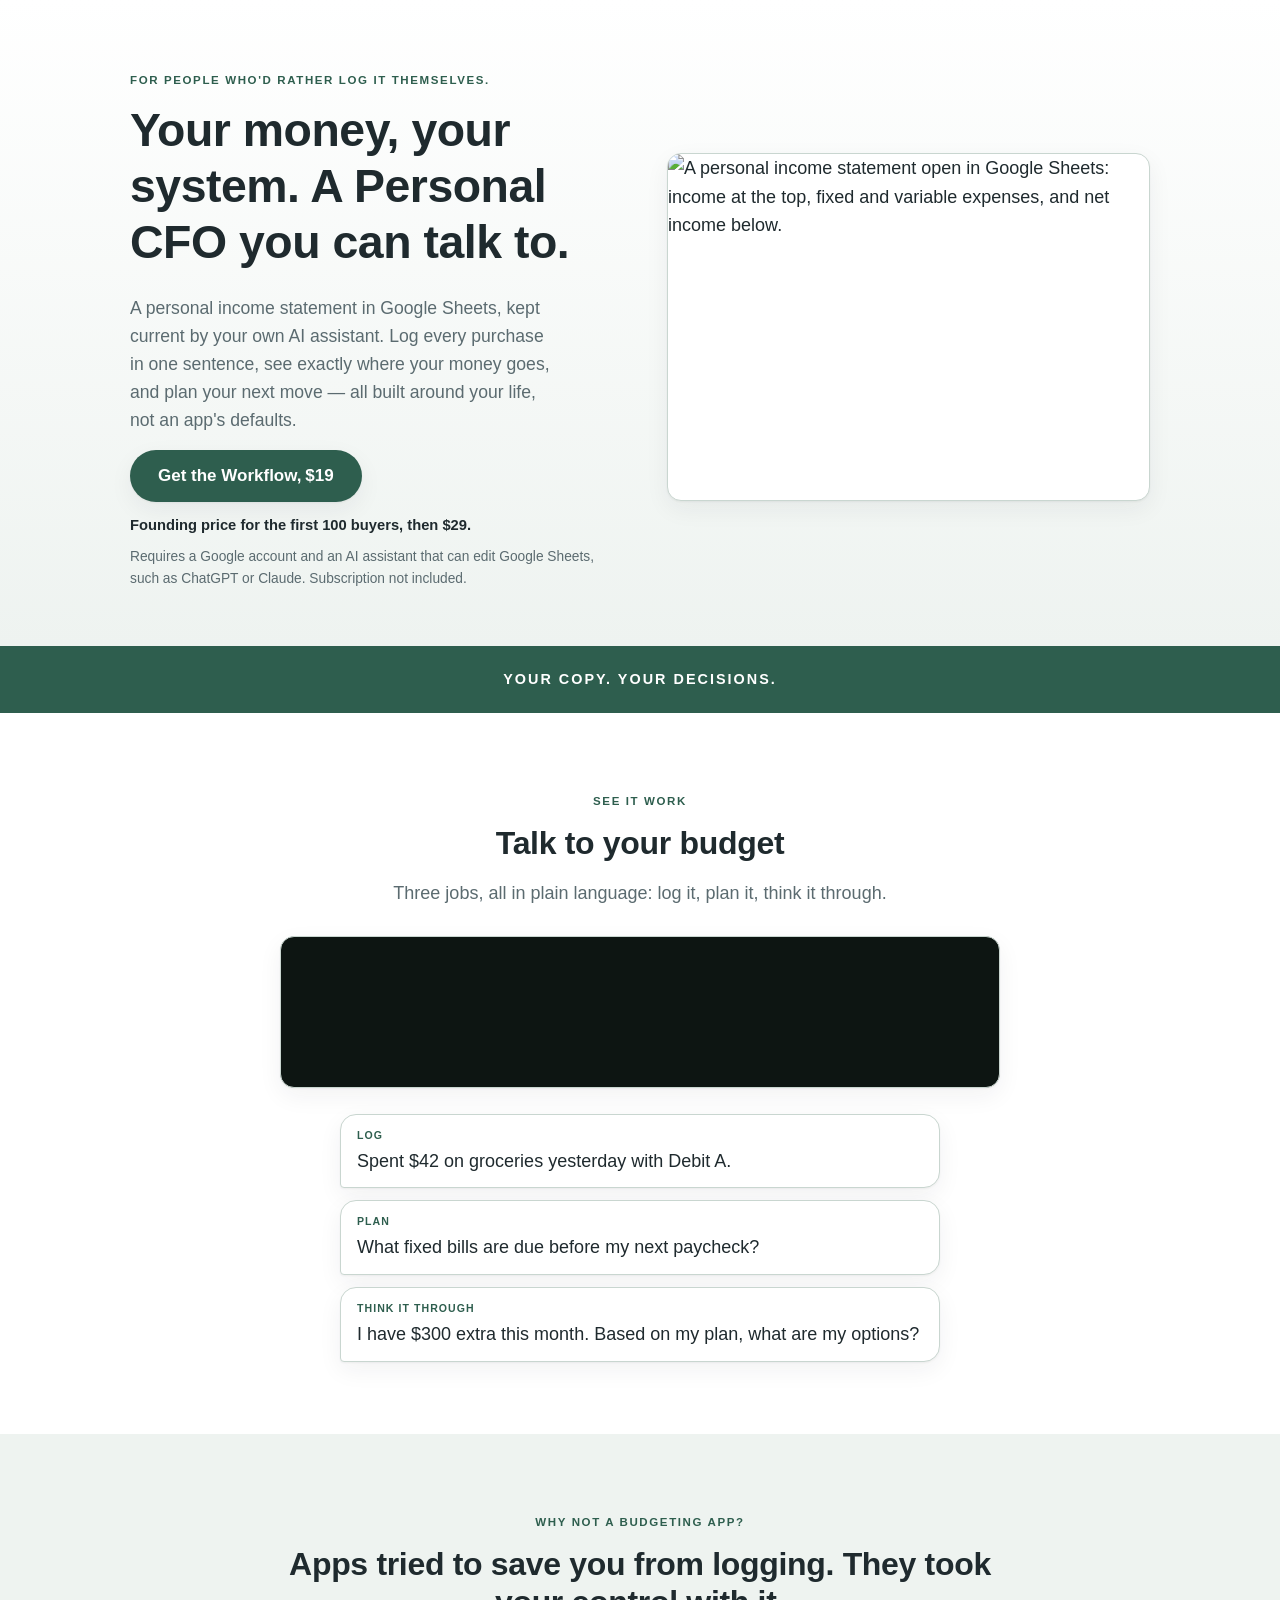
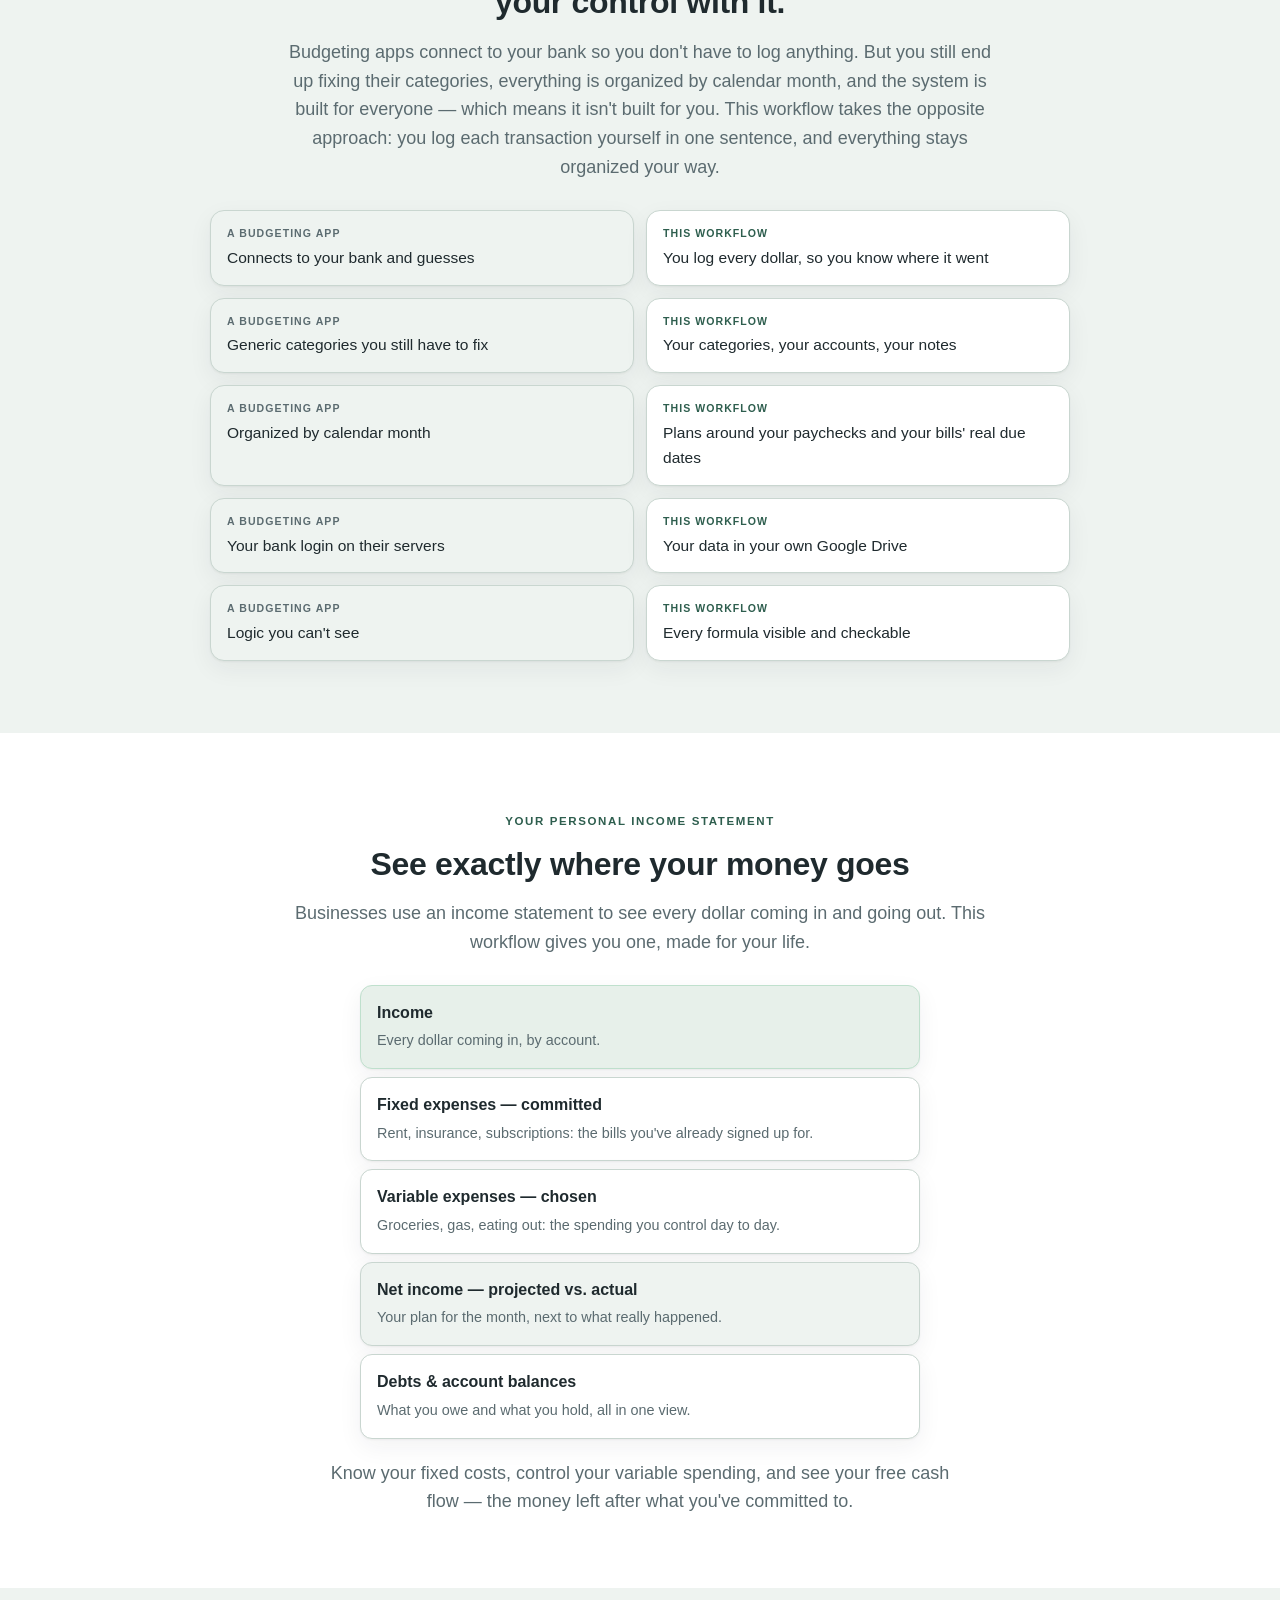
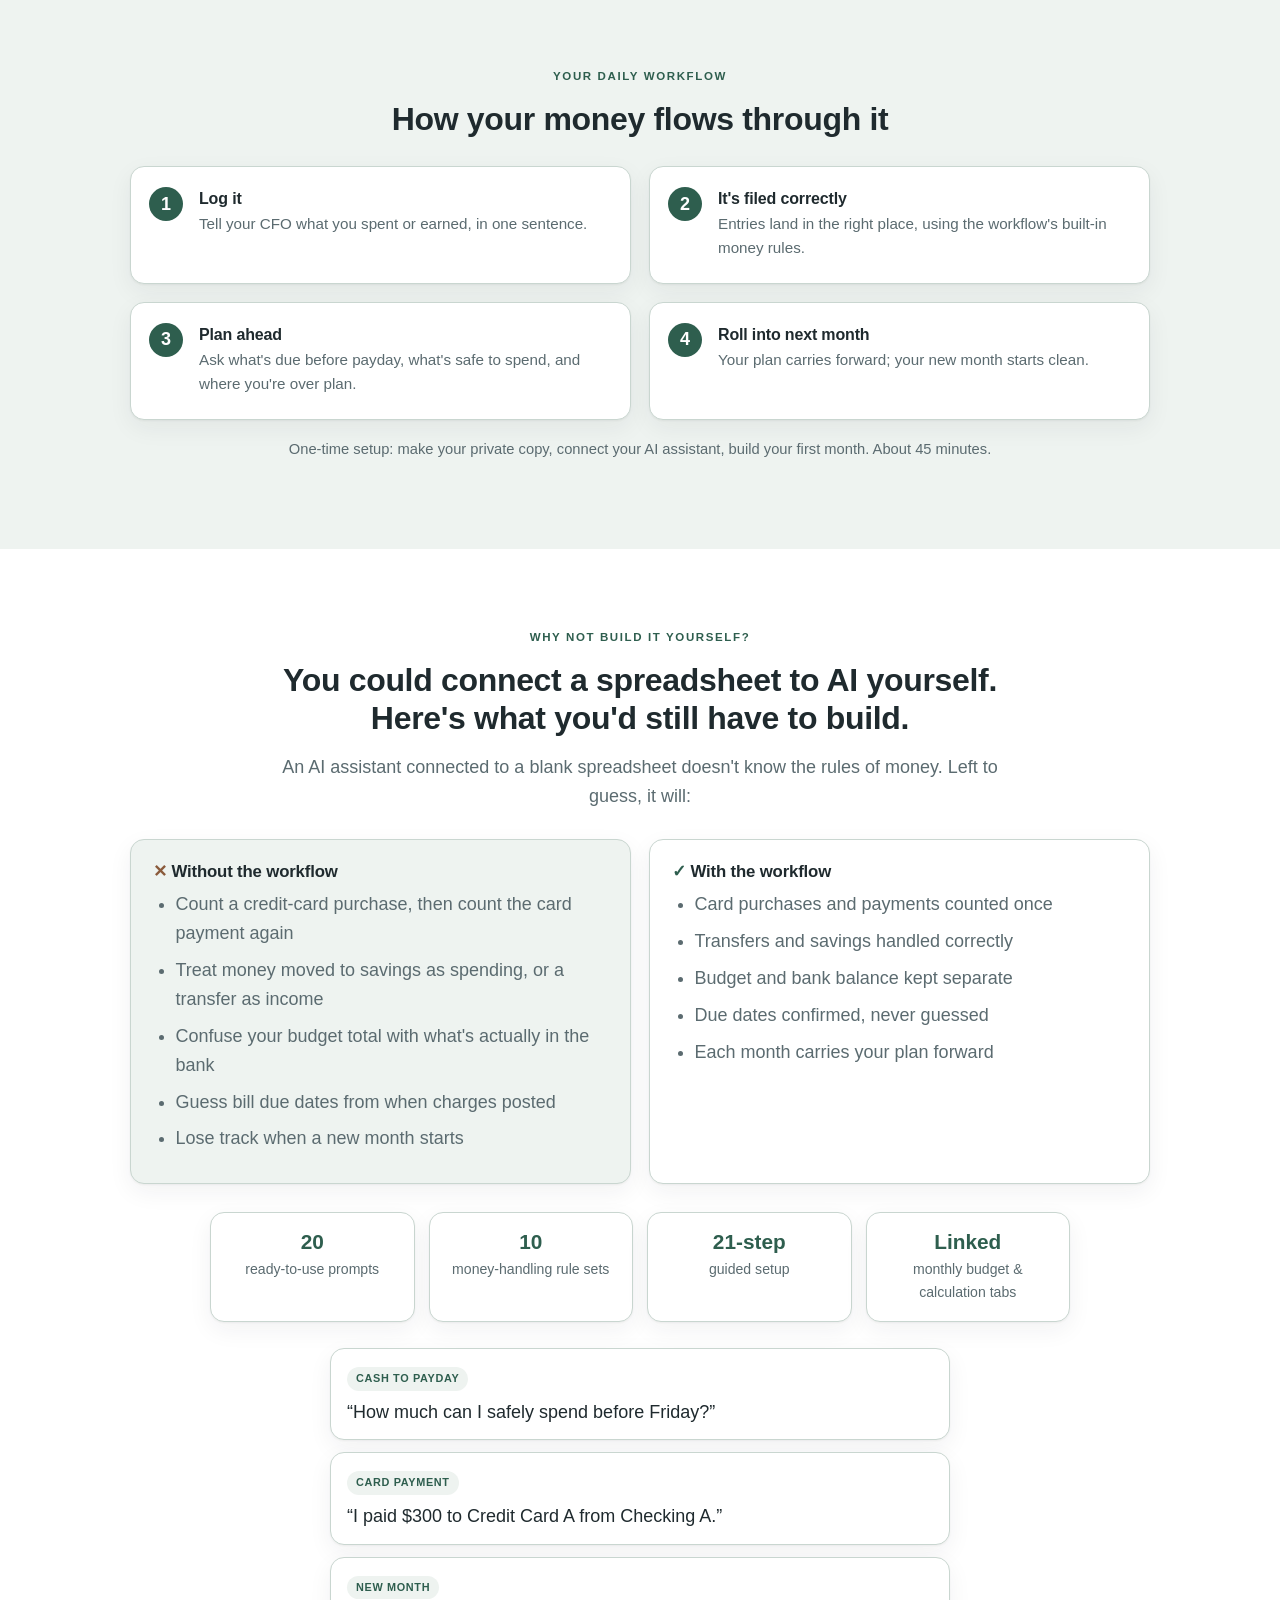
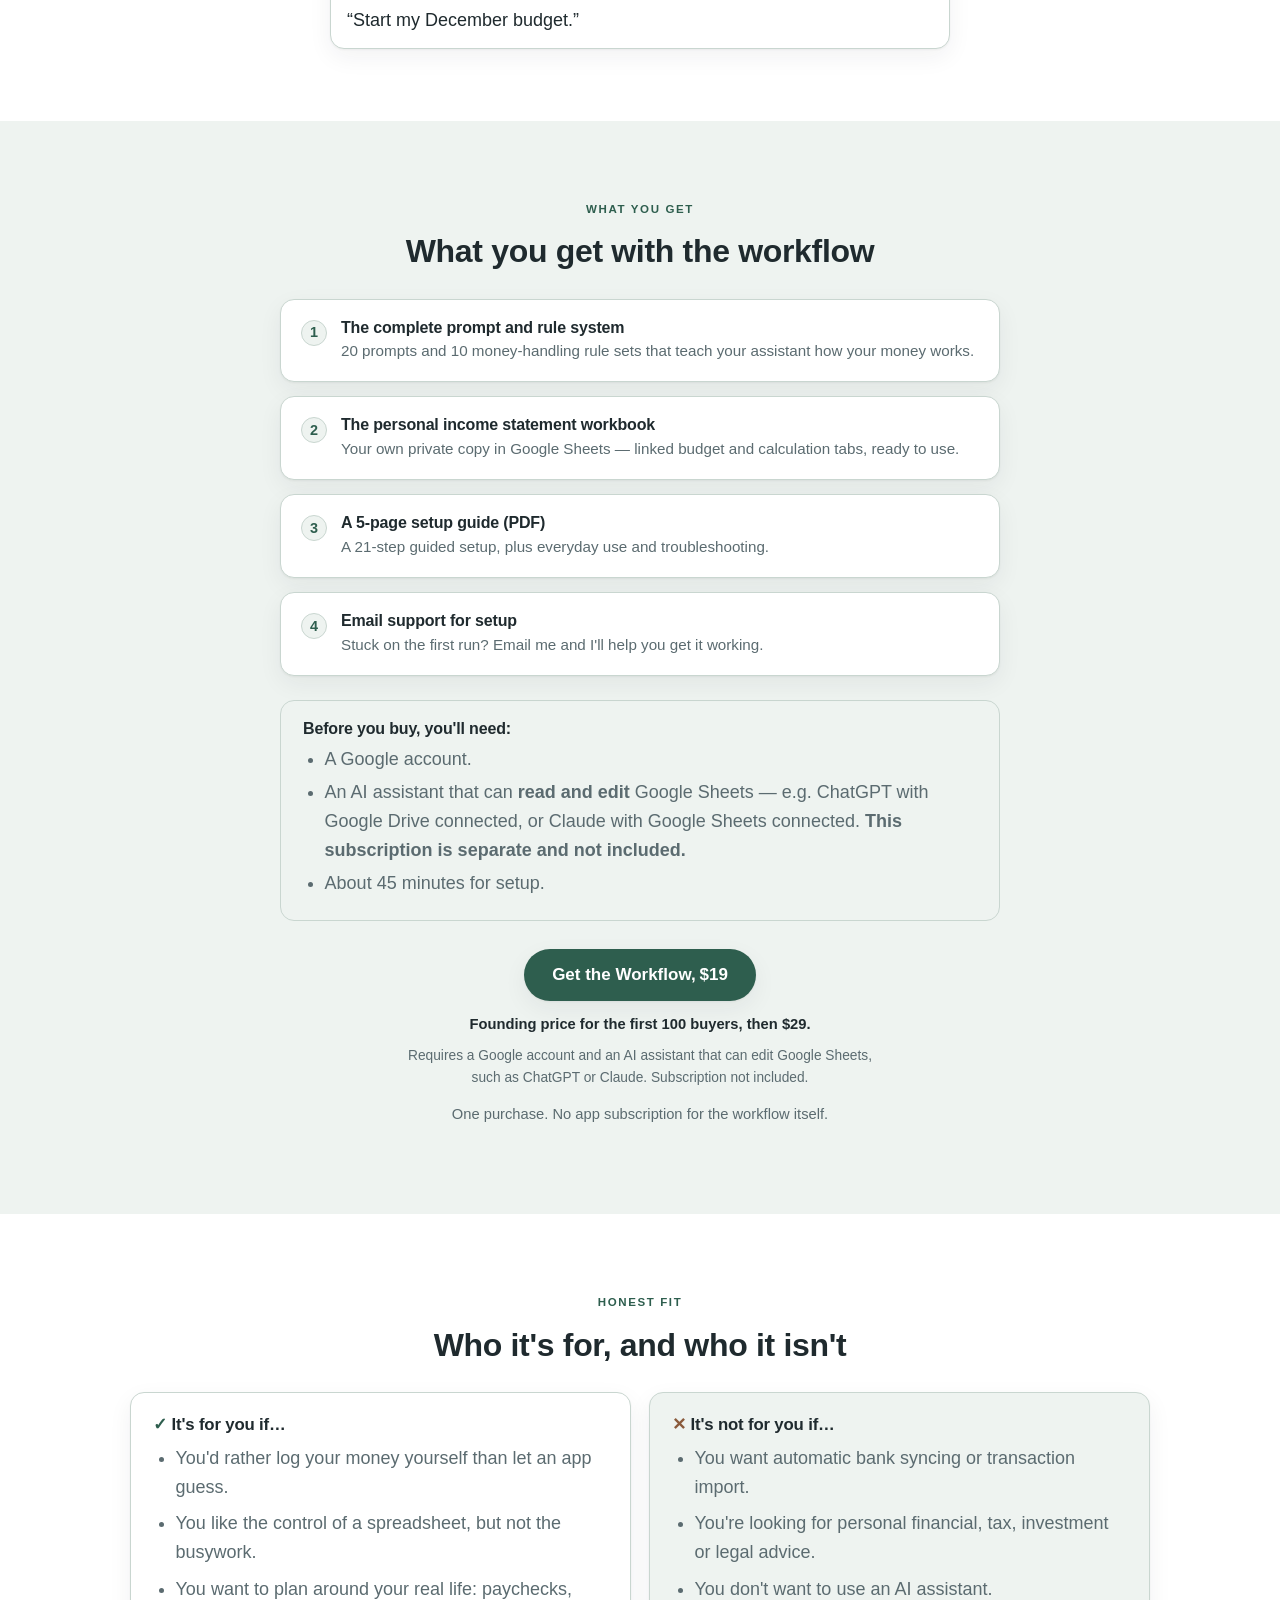
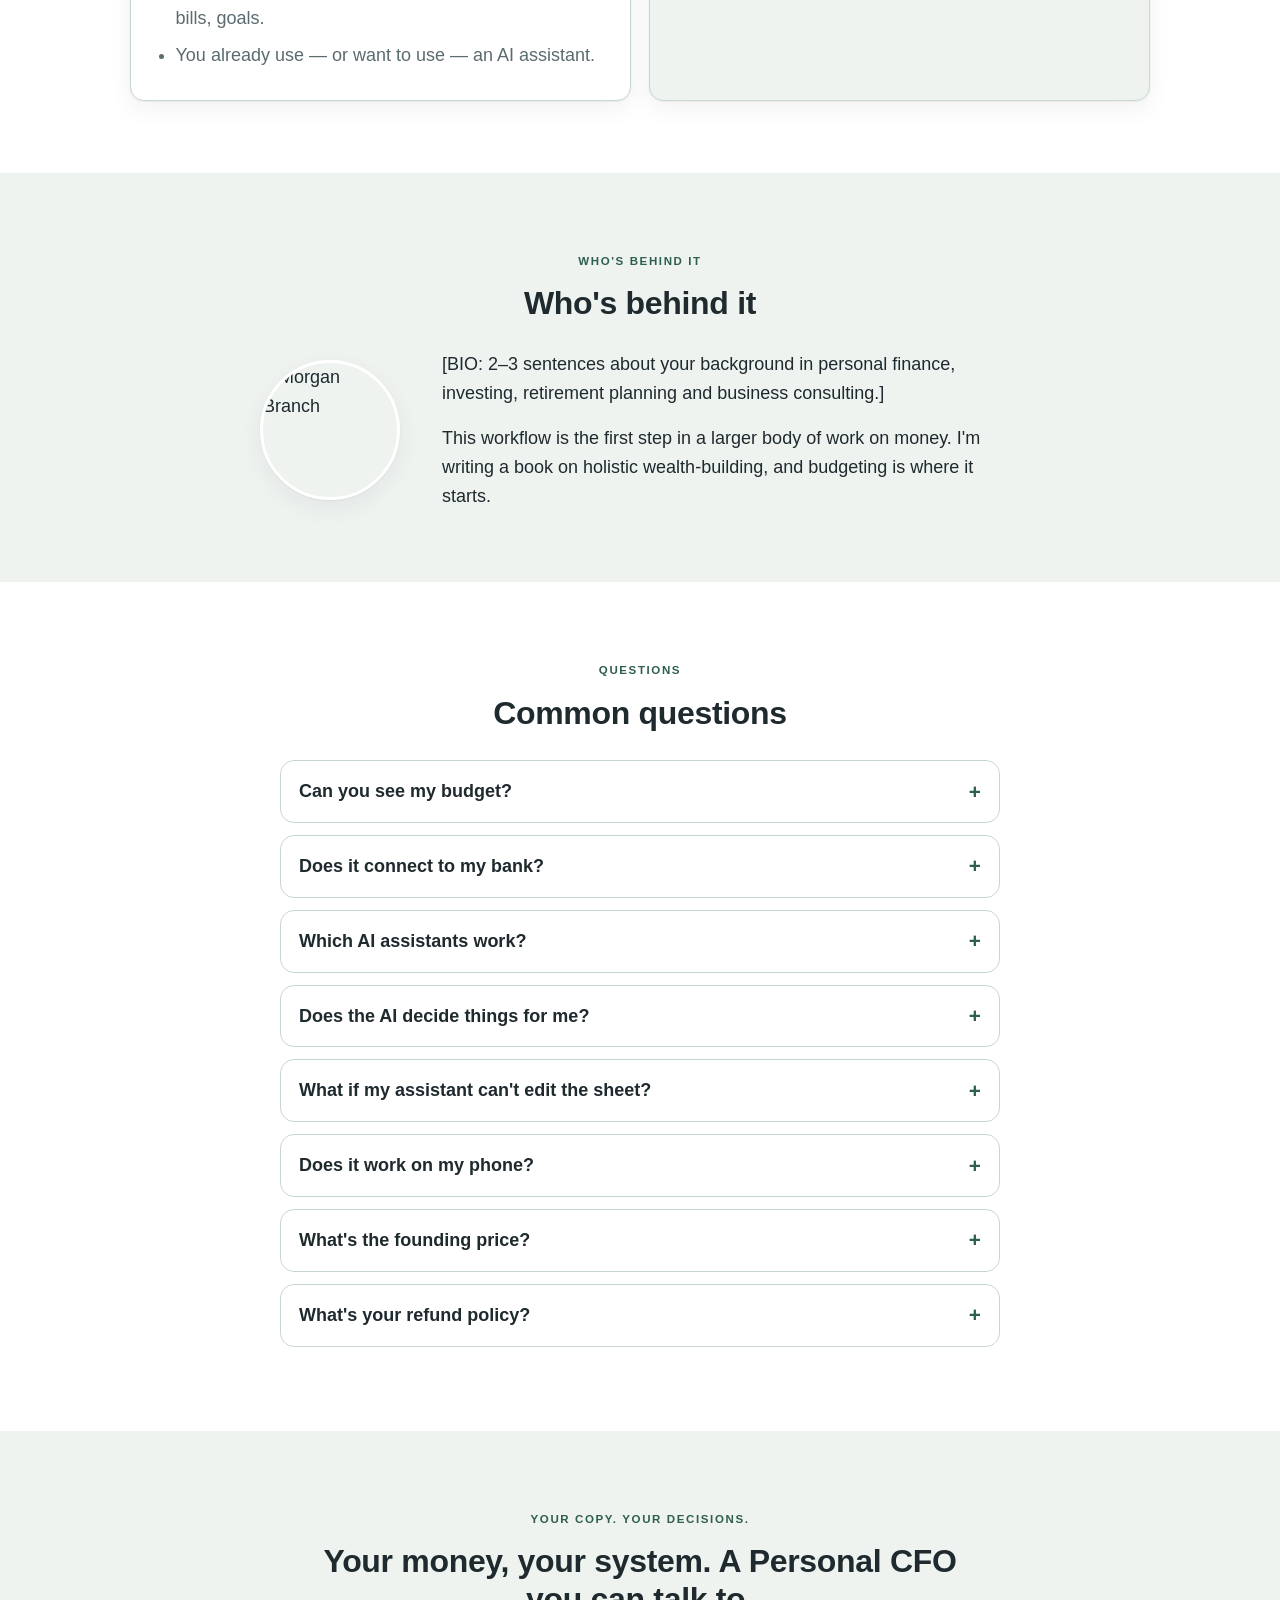
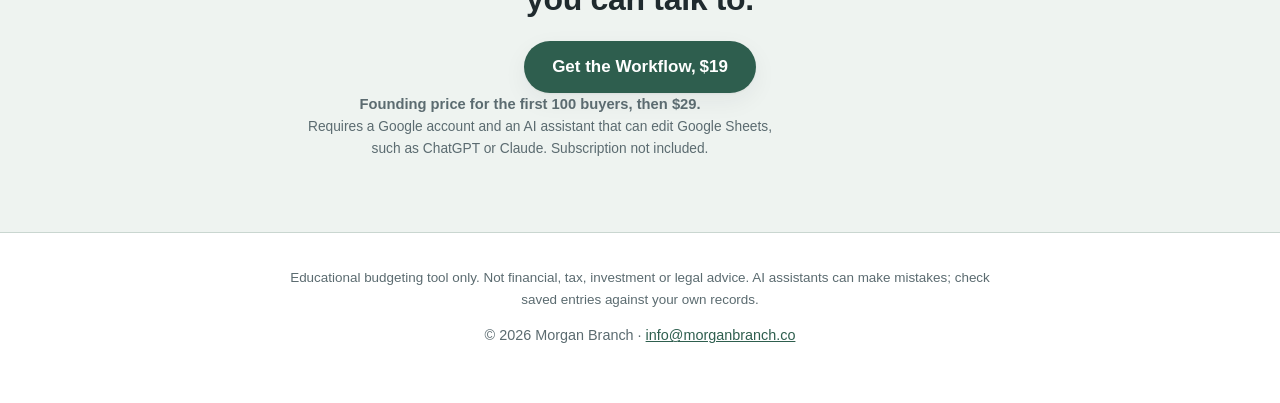
==== commit 5e82276d: "Remove newsletter / Ghost signup section Drop the newsletter section, its GHOST_SIGNUP config, CSS a" ====
--- a/index.html
+++ b/index.html
@@ -28,8 +28,7 @@
     PRODUCT_NAME:   "[PRODUCT NAME]",        // working suggestion: "The Personal CFO Workflow"
     BUY_URL:        "[PAYHIP PRODUCT LINK]", // your Payhip product link
     FOUNDING_PRICE: "$19",
-    REGULAR_PRICE:  "$29",
-    GHOST_SIGNUP:   "[GHOST SIGNUP EMBED OR URL]" // your Ghost newsletter form URL (see newsletter section)
+    REGULAR_PRICE:  "$29"
   };
 </script>
 
@@ -161,15 +160,6 @@
   details[open] summary::after{content:"–"}
   details .body{padding:0 18px 18px;color:var(--muted)}
   details .body p{margin:0}
-
-  /* Newsletter */
-  .news{max-width:560px;margin:0 auto;background:#fff;border:1px solid var(--border);border-radius:var(--radius);padding:24px;box-shadow:var(--shadow);text-align:center}
-  .news h3{margin-bottom:.25em}
-  .news p{color:var(--muted);margin-bottom:16px}
-  .news form{display:grid;gap:10px}
-  .news input[type=email]{width:100%;padding:13px 15px;border:1px solid var(--border);border-radius:999px;font-size:1rem;font-family:inherit}
-  .news input[type=email]:focus-visible{outline:3px solid #90B6A6;outline-offset:2px}
-  @media (min-width:520px){.news form{grid-template-columns:1fr auto}}
 
   /* Footer */
   footer{background:#fff;border-top:1px solid var(--border);padding:34px 0 120px}
@@ -467,26 +457,8 @@
   </div>
 </section>
 
-<!-- 11 · NEWSLETTER -->
-<section class="section section--tint" id="newsletter">
-  <div class="wrap">
-    <div class="news">
-      <h3>Not ready yet?</h3>
-      <p>Get my newsletter on money, budgeting and building wealth.</p>
-      <!-- PLACEHOLDER: GHOST_SIGNUP.
-           Option A — paste your Ghost "Embeddable signup form" <script>/<iframe> here, replacing this form.
-           Option B — leave this form; set CONFIG.GHOST_SIGNUP to your Ghost form POST URL and it will submit there. -->
-      <form data-ghost method="post" action="#" target="_blank" rel="noopener">
-        <label class="skip" for="news-email">Email address</label>
-        <input id="news-email" type="email" name="email" required placeholder="you@example.com" autocomplete="email" />
-        <button class="btn" type="submit">Subscribe</button>
-      </form>
-    </div>
-  </div>
-</section>
-
-<!-- 12 · FINAL CTA -->
-<section class="section" id="buy">
+<!-- 11 · FINAL CTA -->
+<section class="section section--tint" id="buy">
   <div class="wrap section__head" style="margin-bottom:0">
     <span class="eyebrow">Your copy. Your decisions.</span>
     <h2>Your money, your system. A Personal CFO you can talk to.</h2>
@@ -524,9 +496,6 @@
       var ogt=document.querySelector('meta[property="og:title"]');
       if (ogt) ogt.setAttribute('content', c.PRODUCT_NAME + " | Your Personal CFO");
     }
-    // Newsletter: if GHOST_SIGNUP is a URL, point the fallback form at it.
-    var f=document.querySelector('form[data-ghost]');
-    if (f && c.GHOST_SIGNUP && /^https?:\/\//.test(c.GHOST_SIGNUP)) f.setAttribute('action', c.GHOST_SIGNUP);
     var y=document.getElementById('year'); if (y) y.textContent=new Date().getFullYear();
   })();
 </script>
